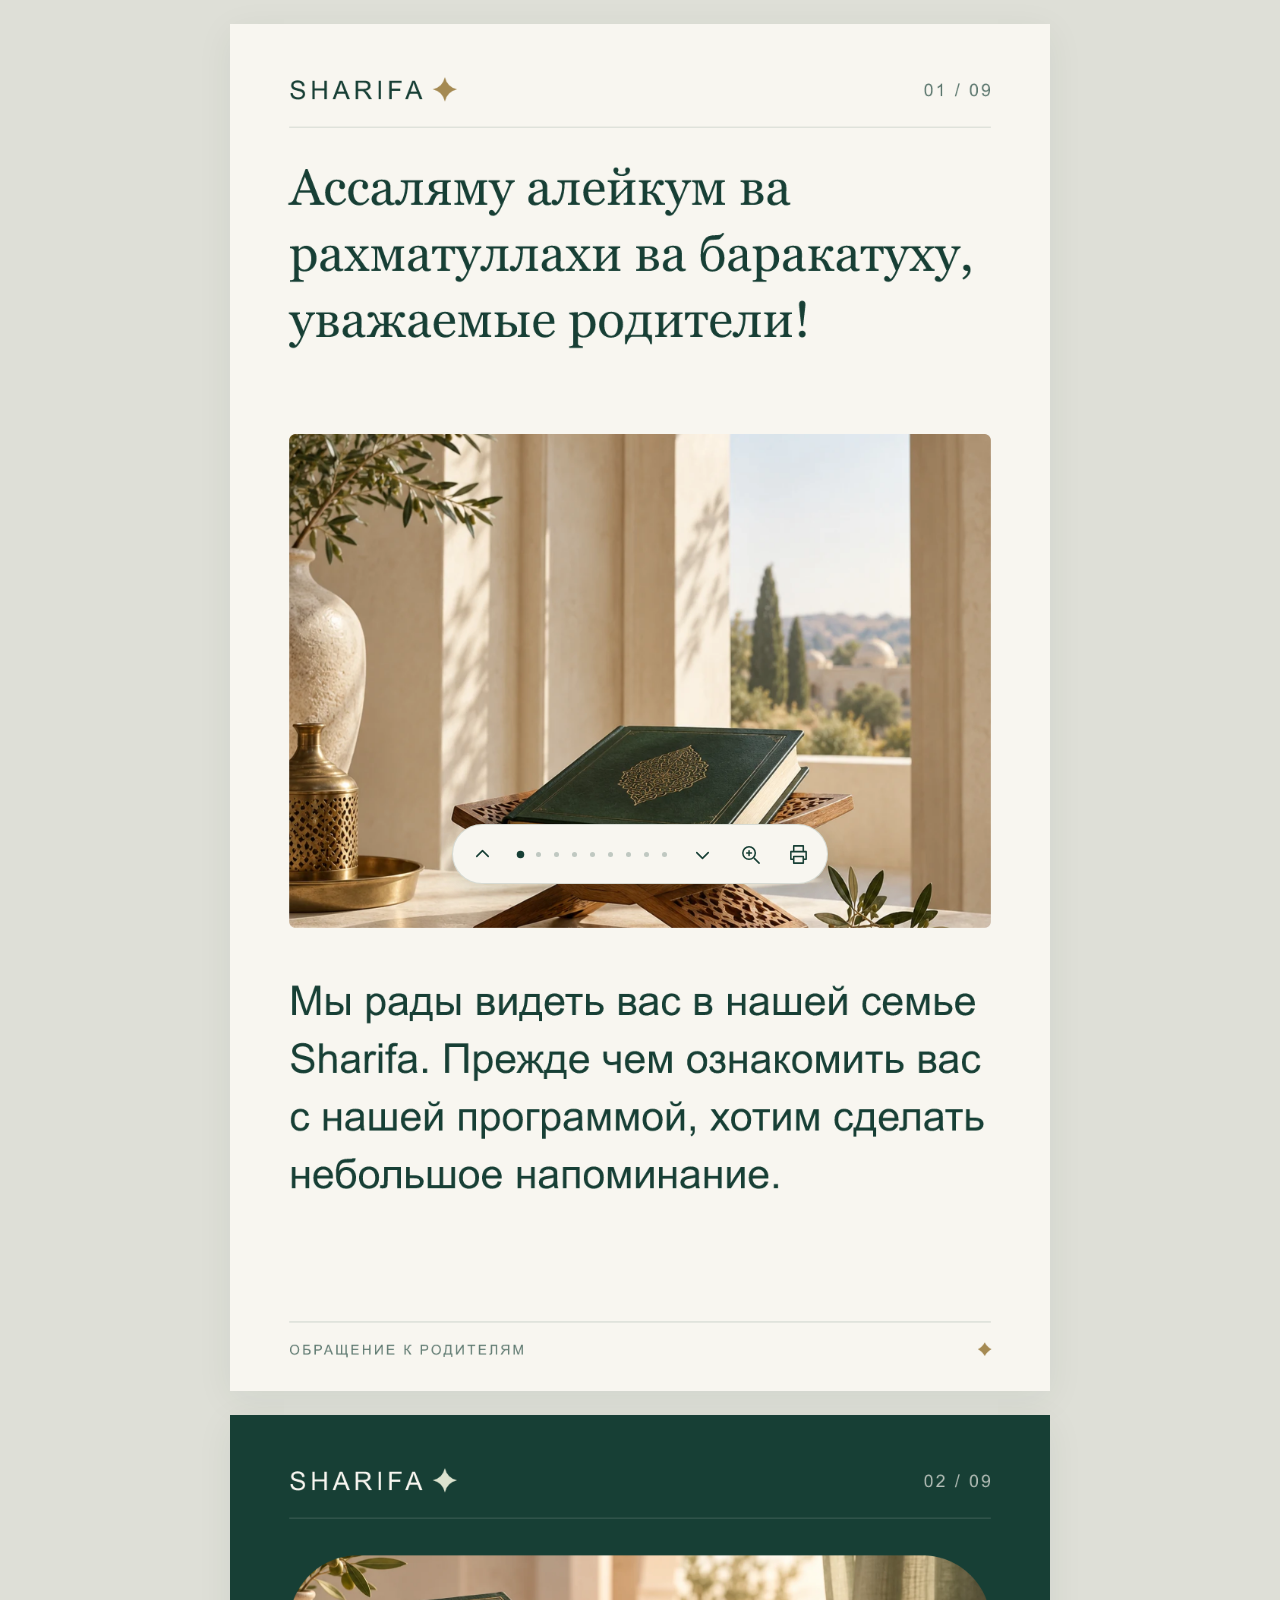
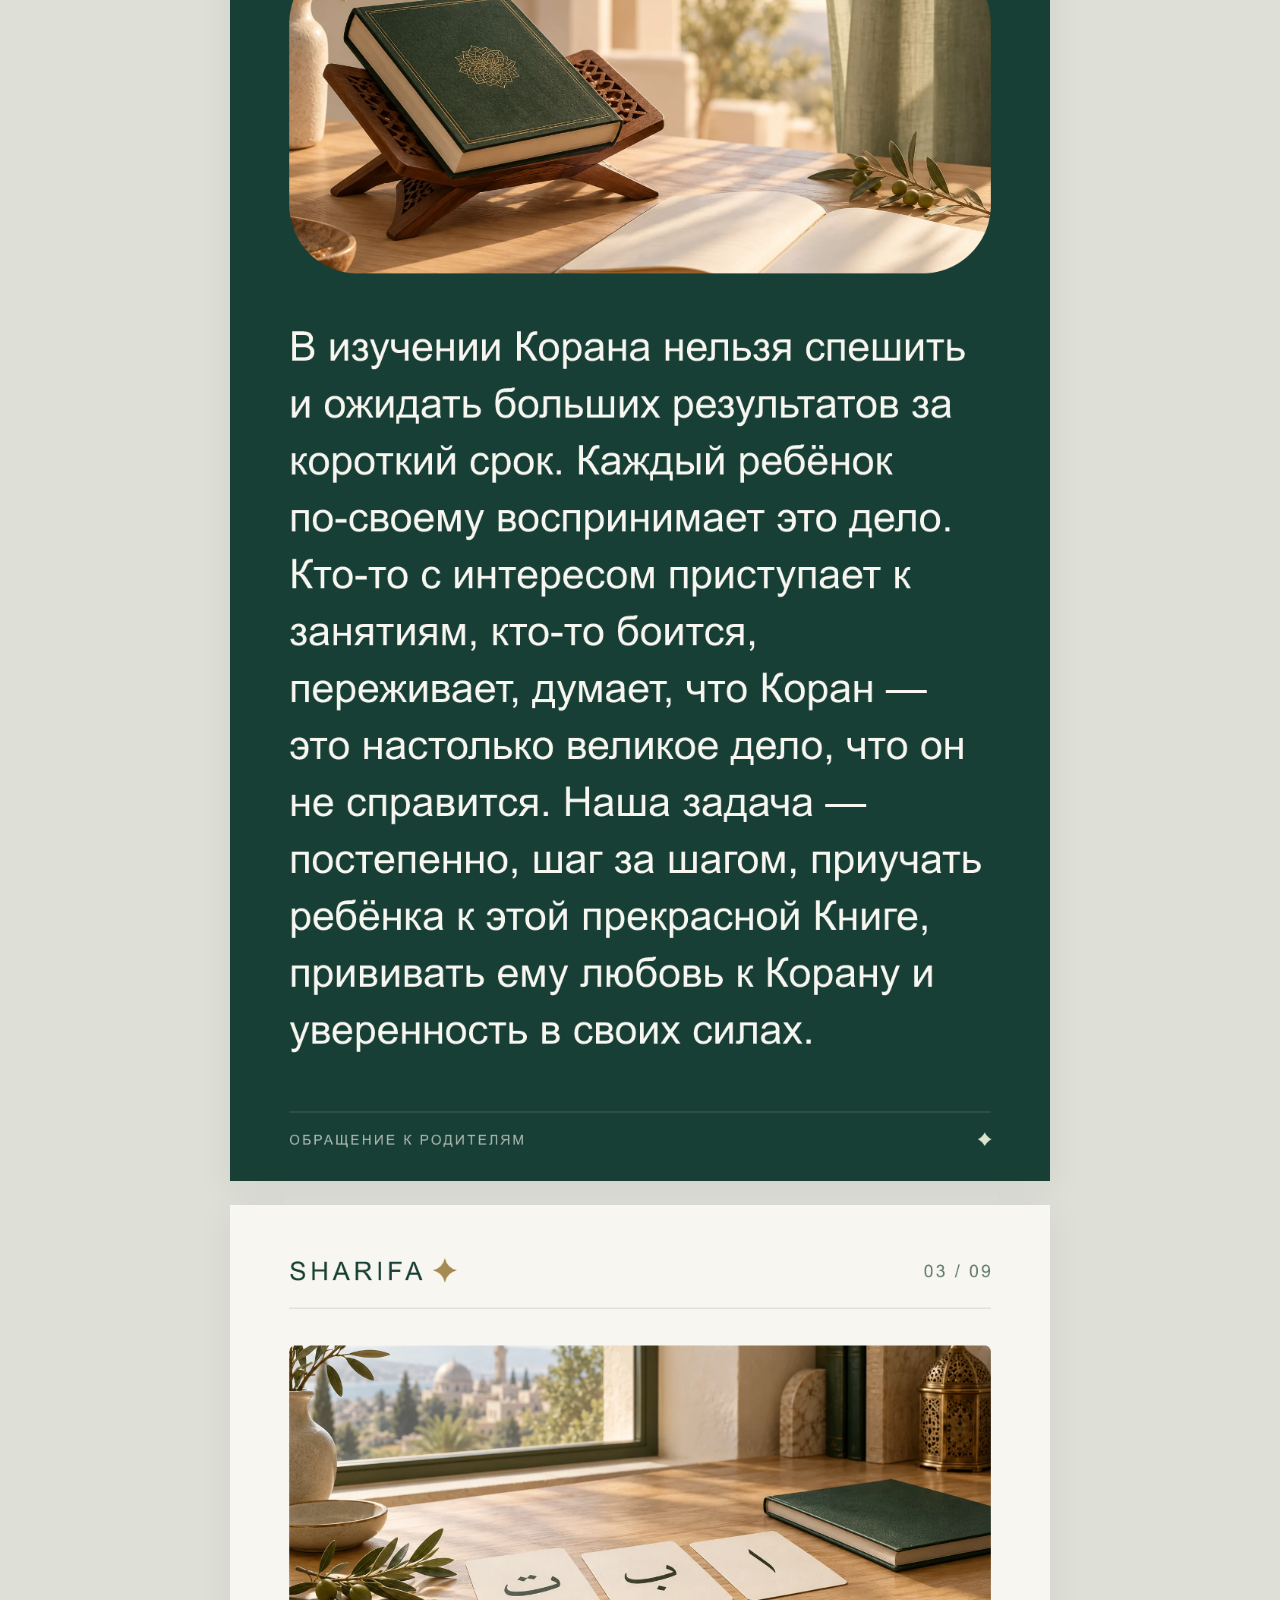
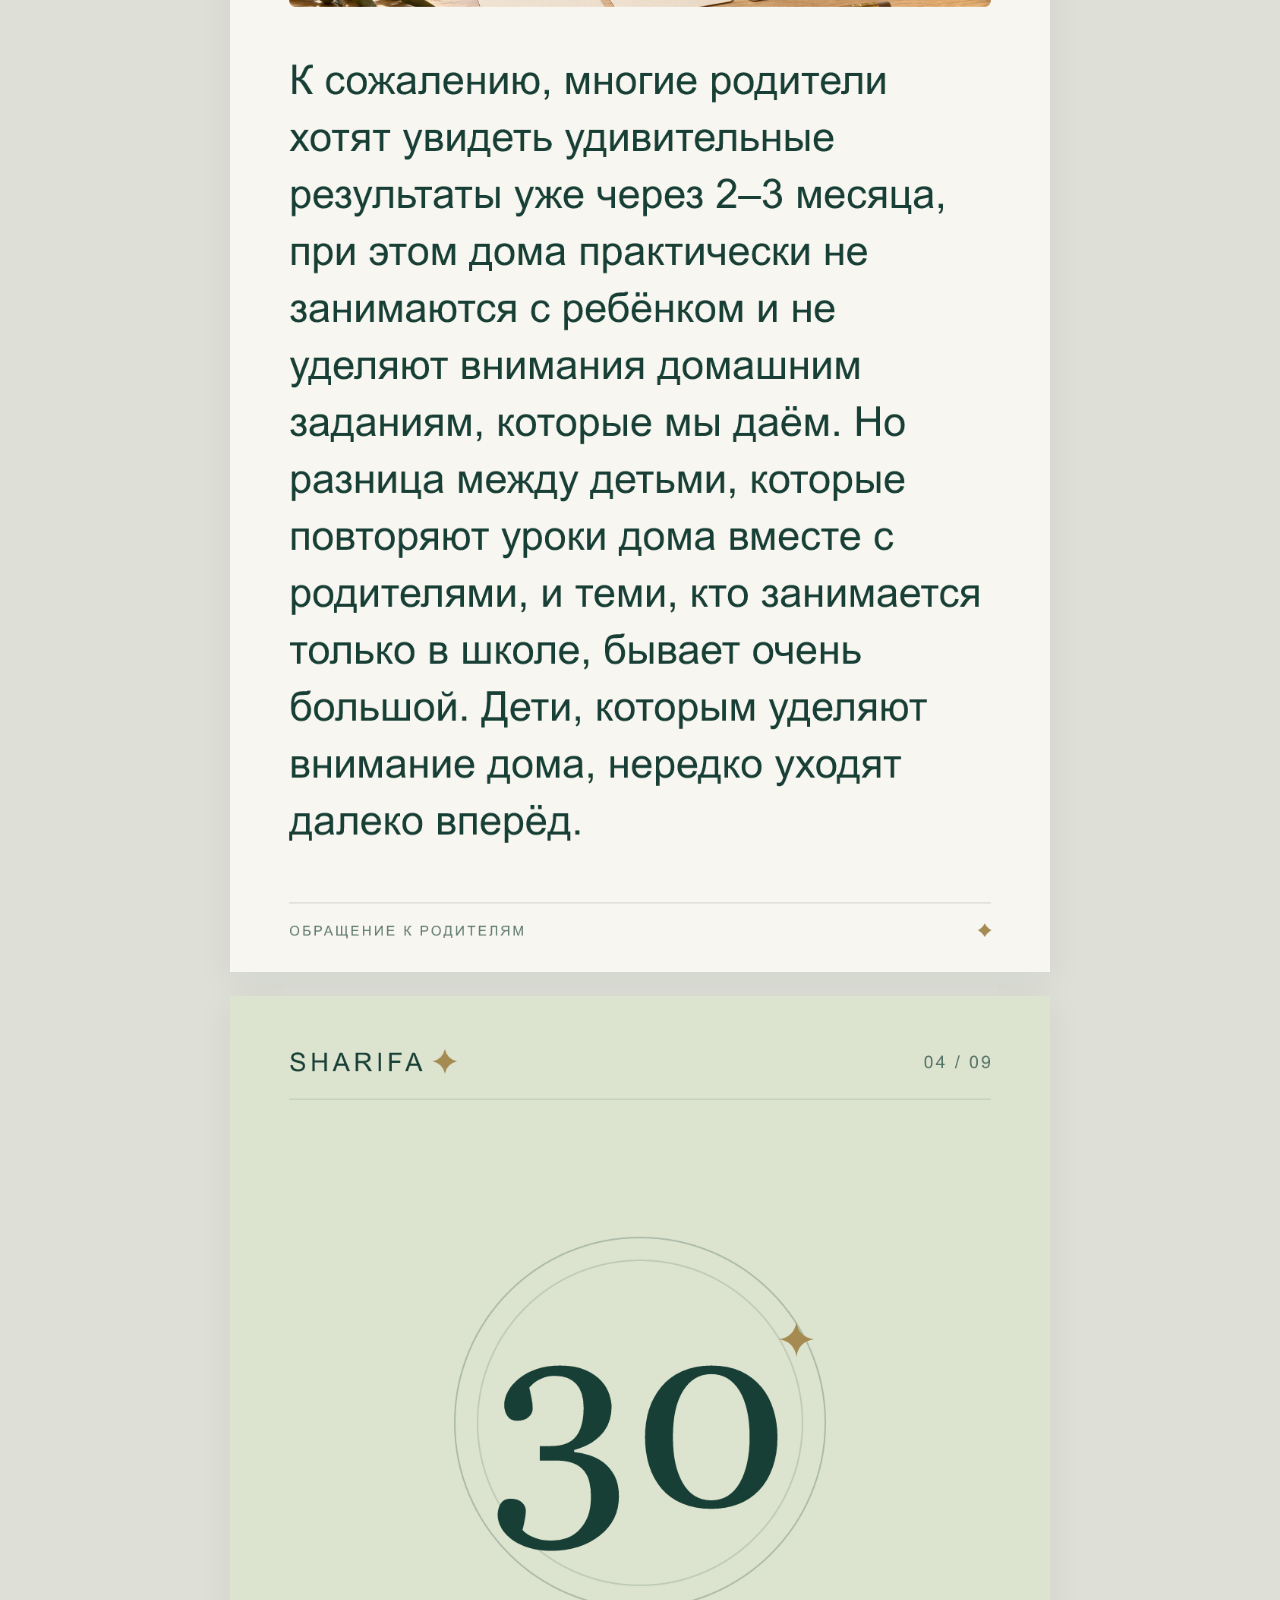
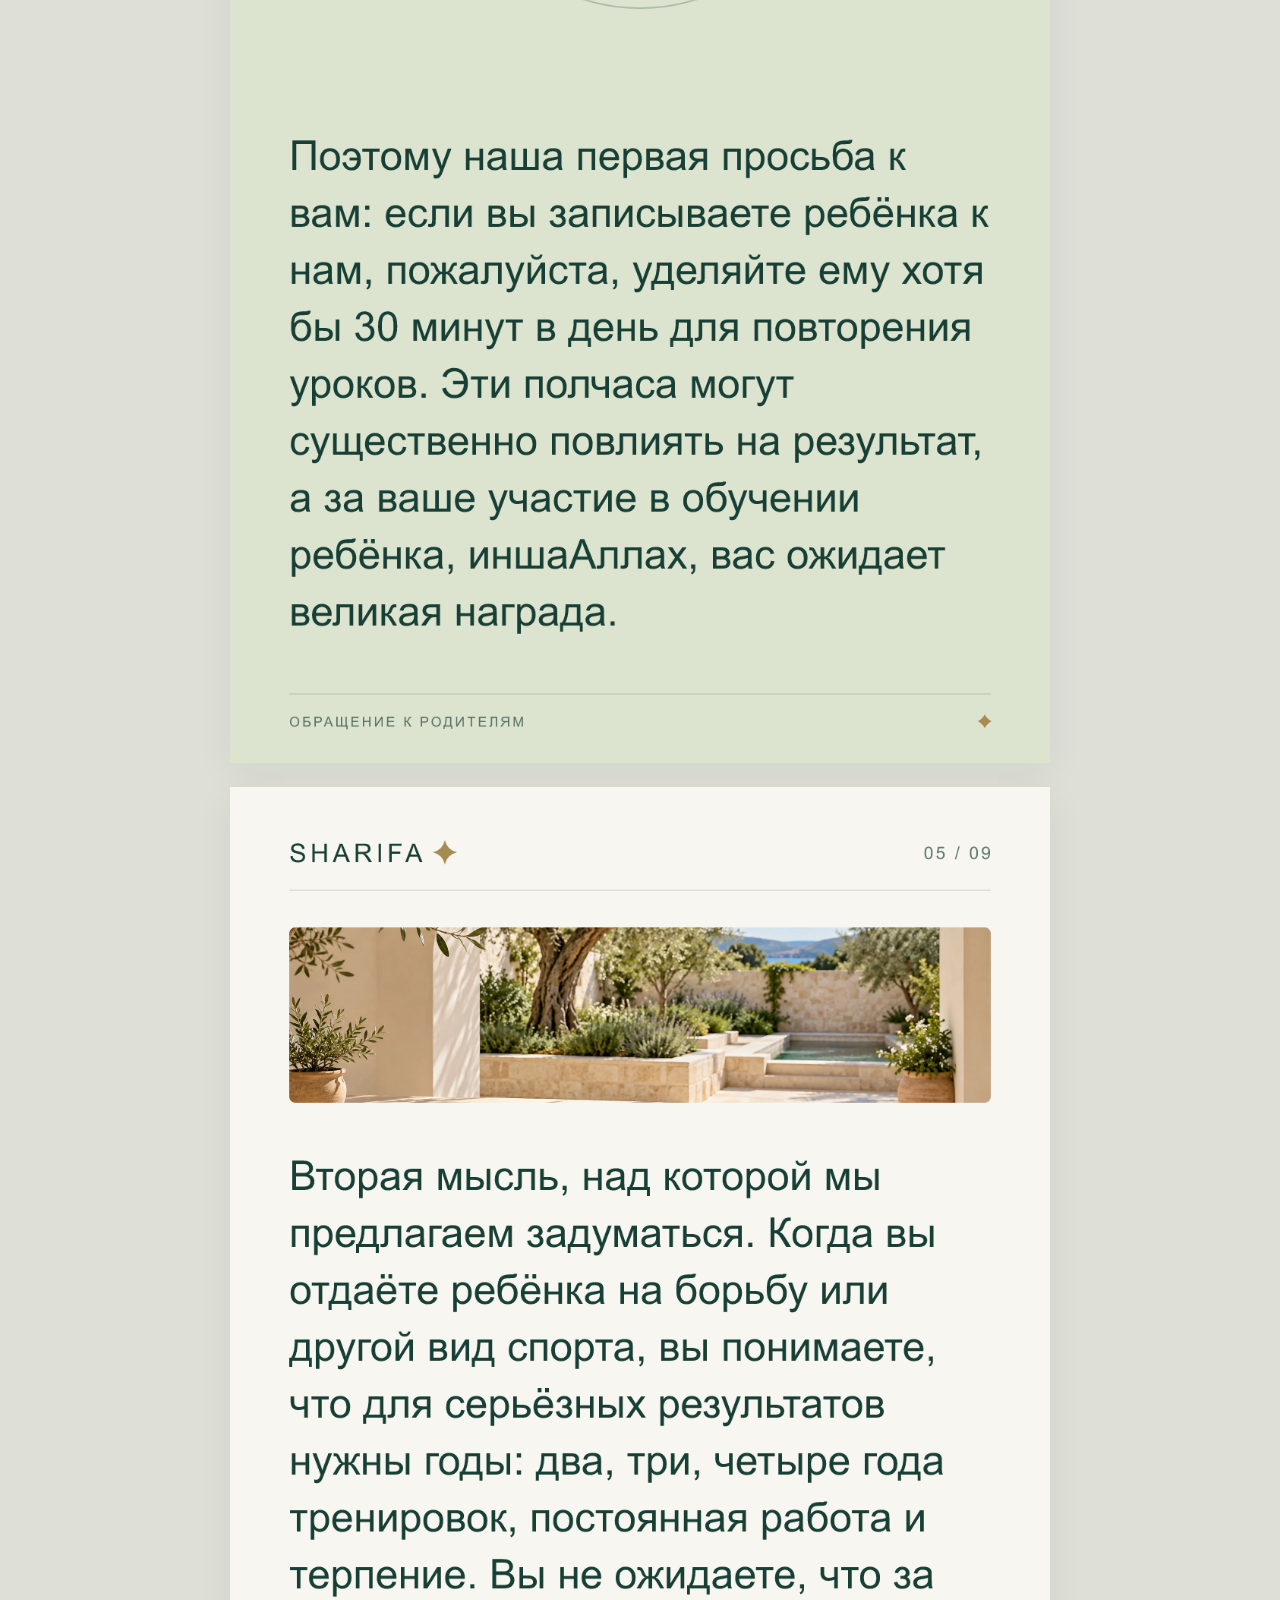
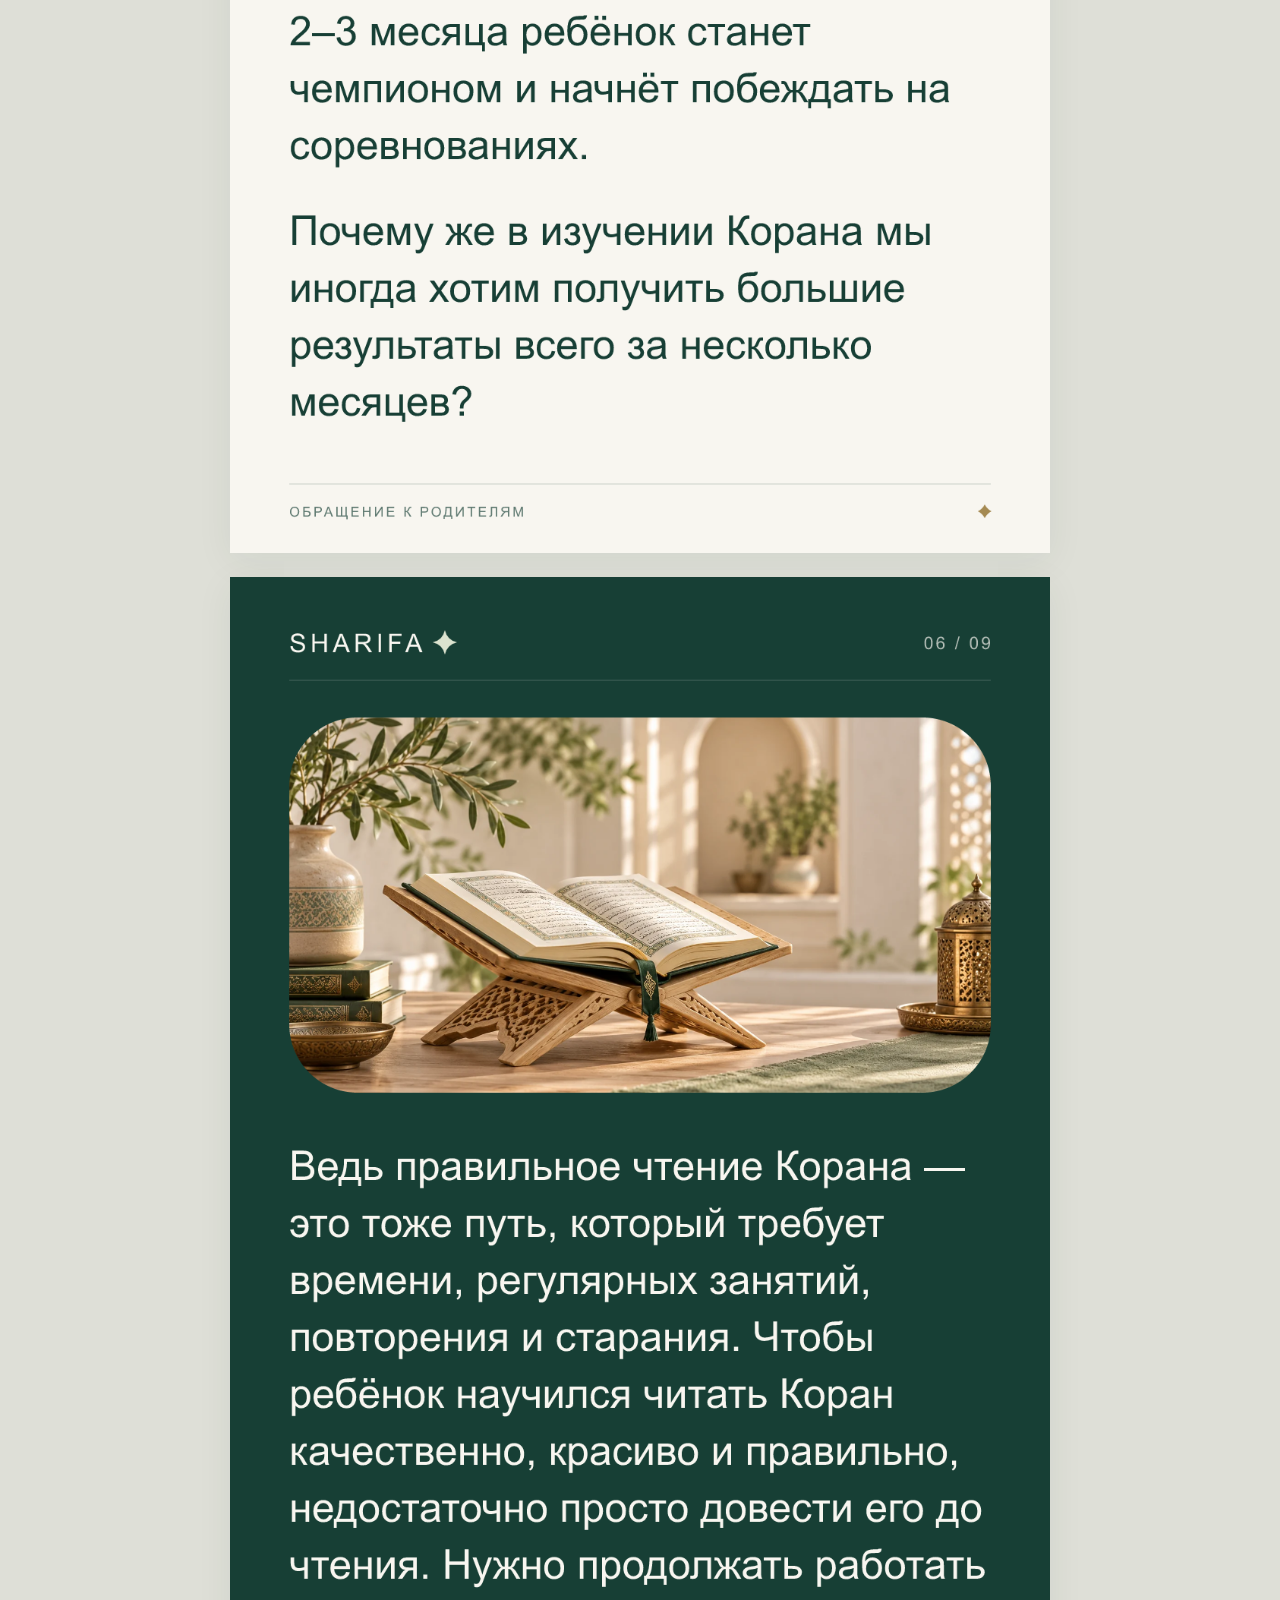
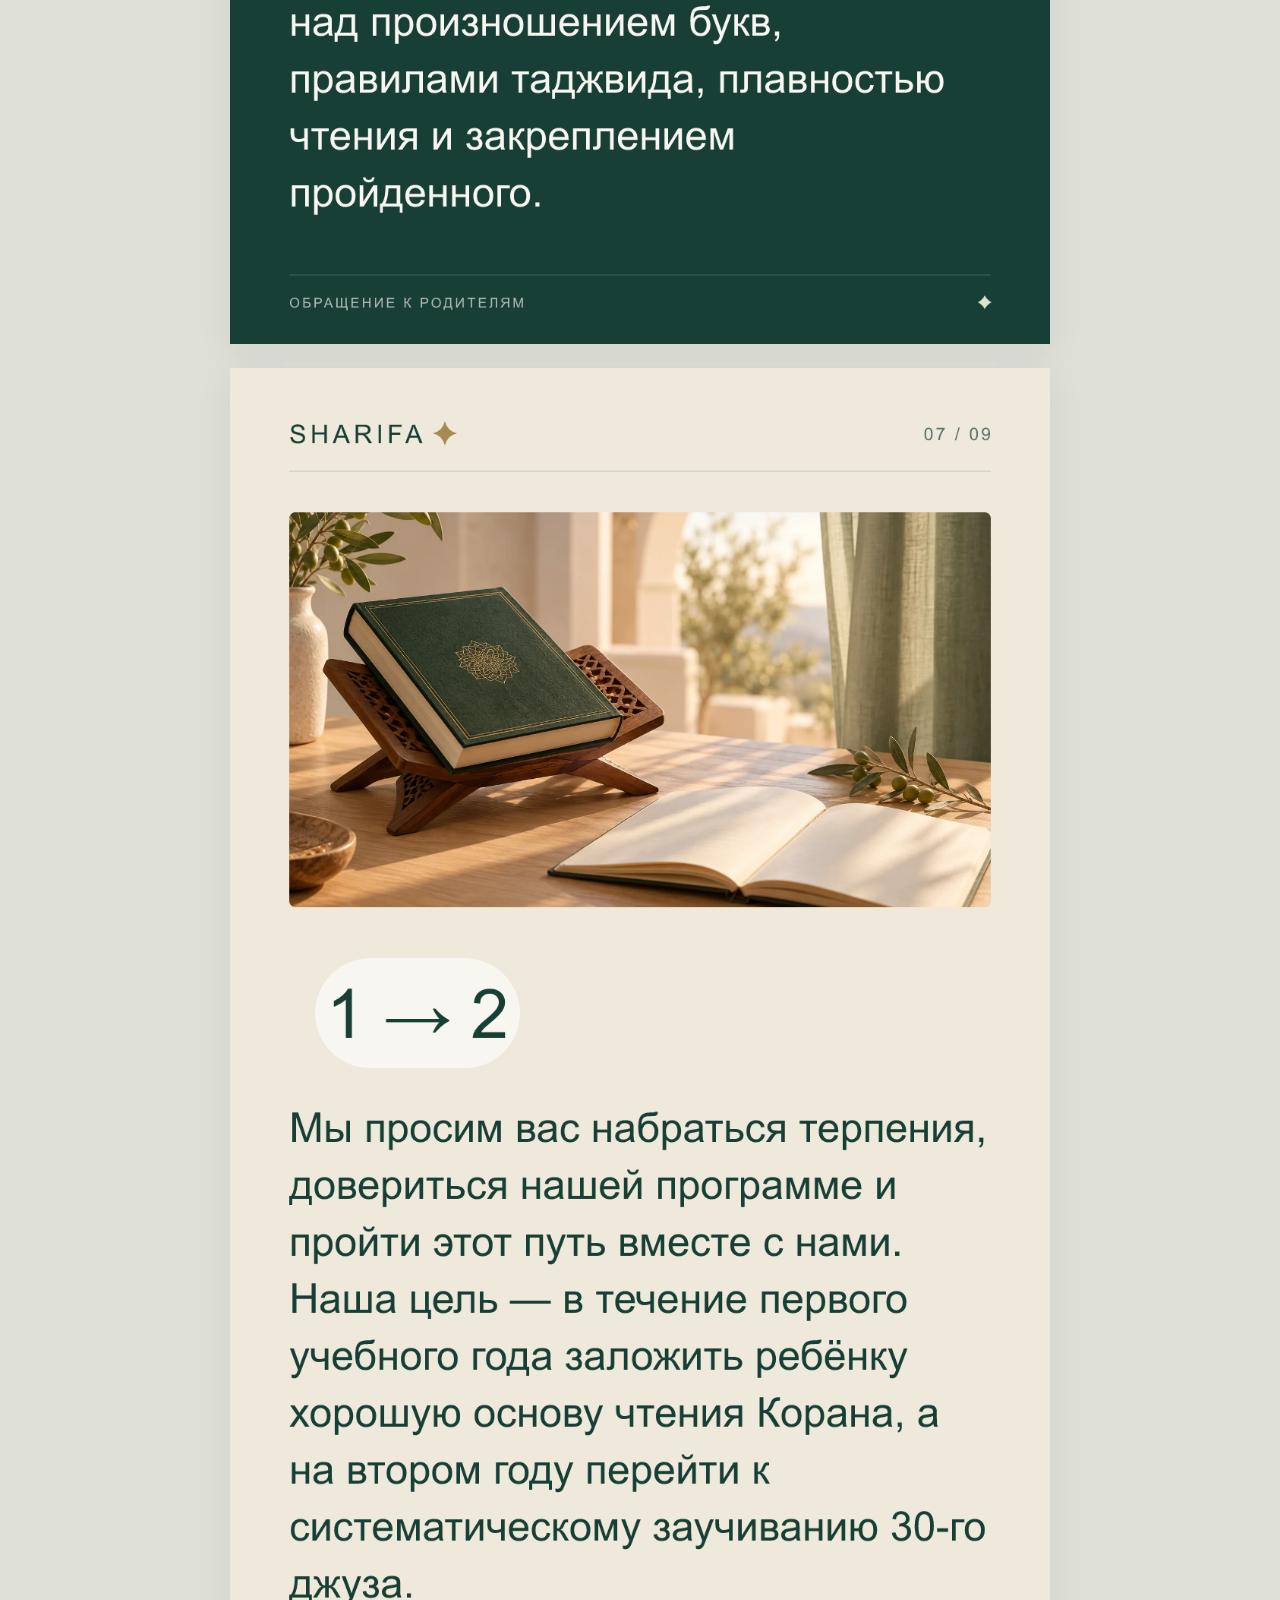
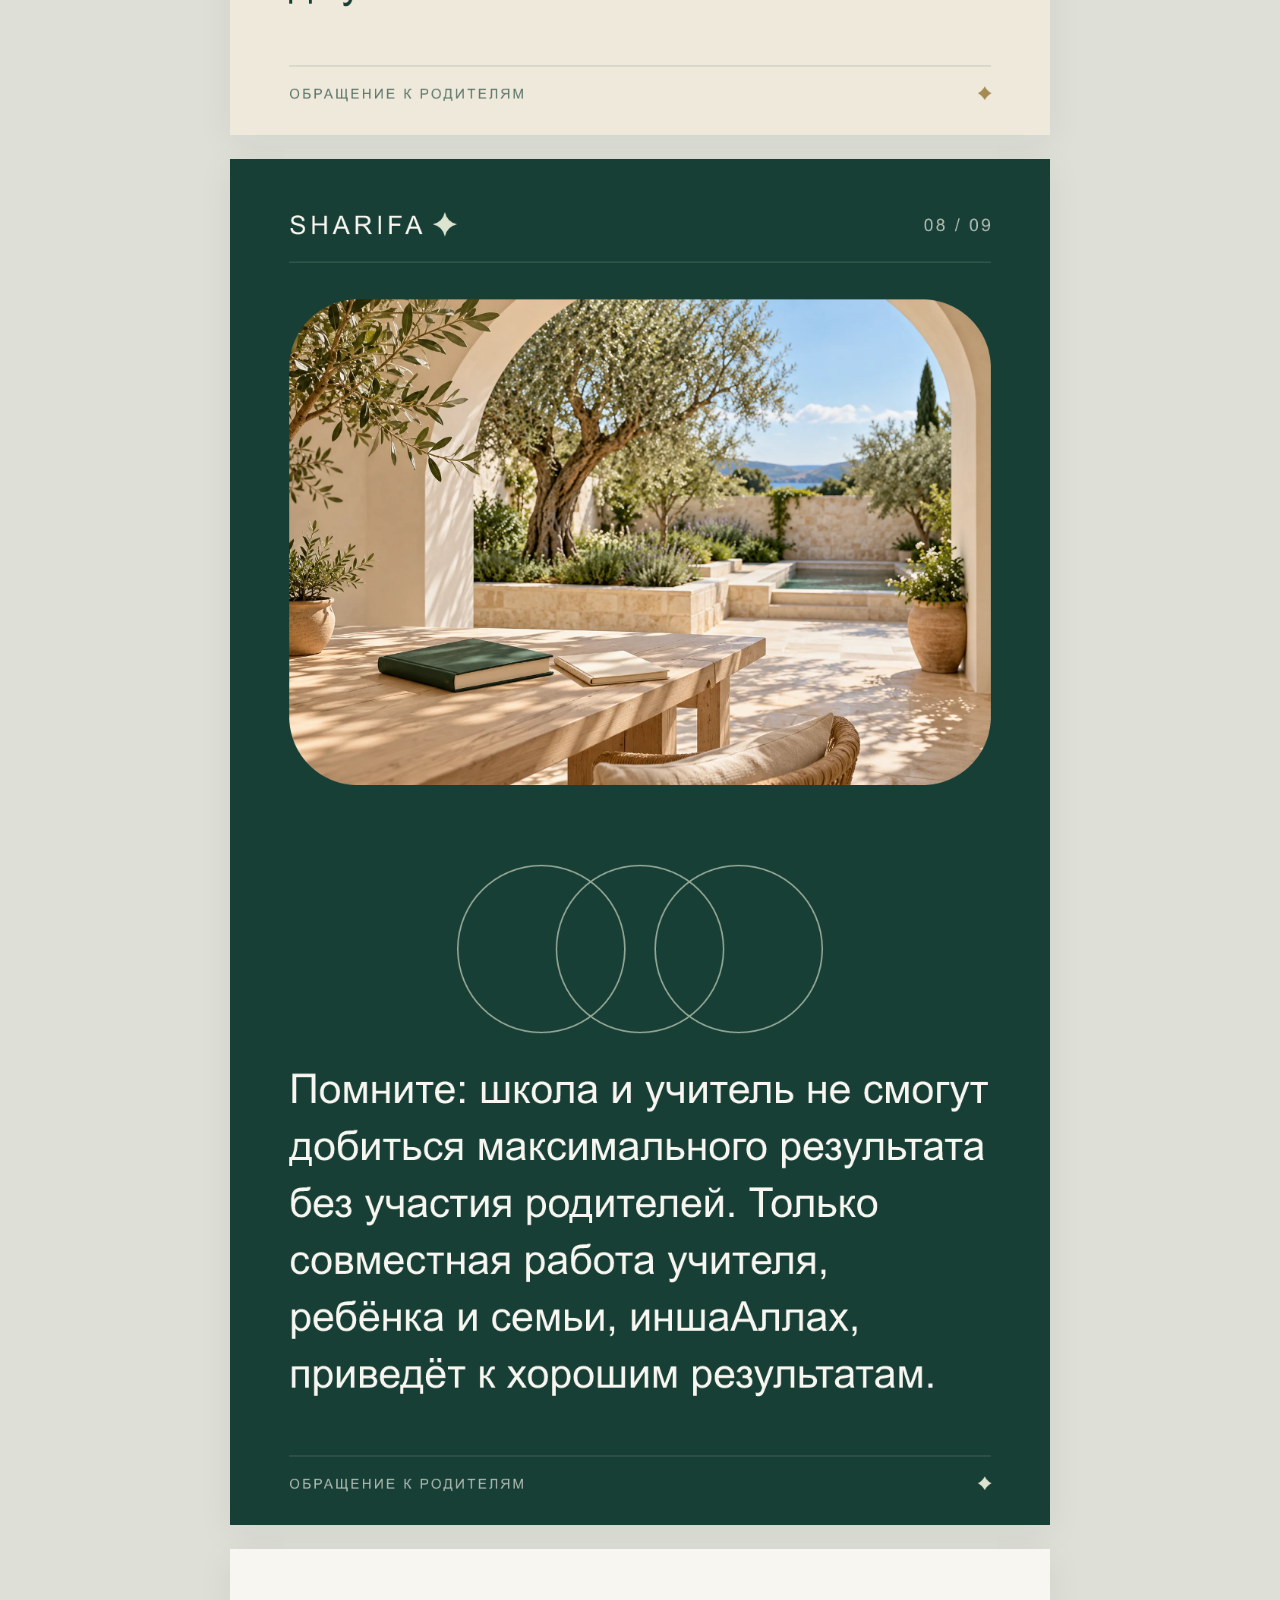
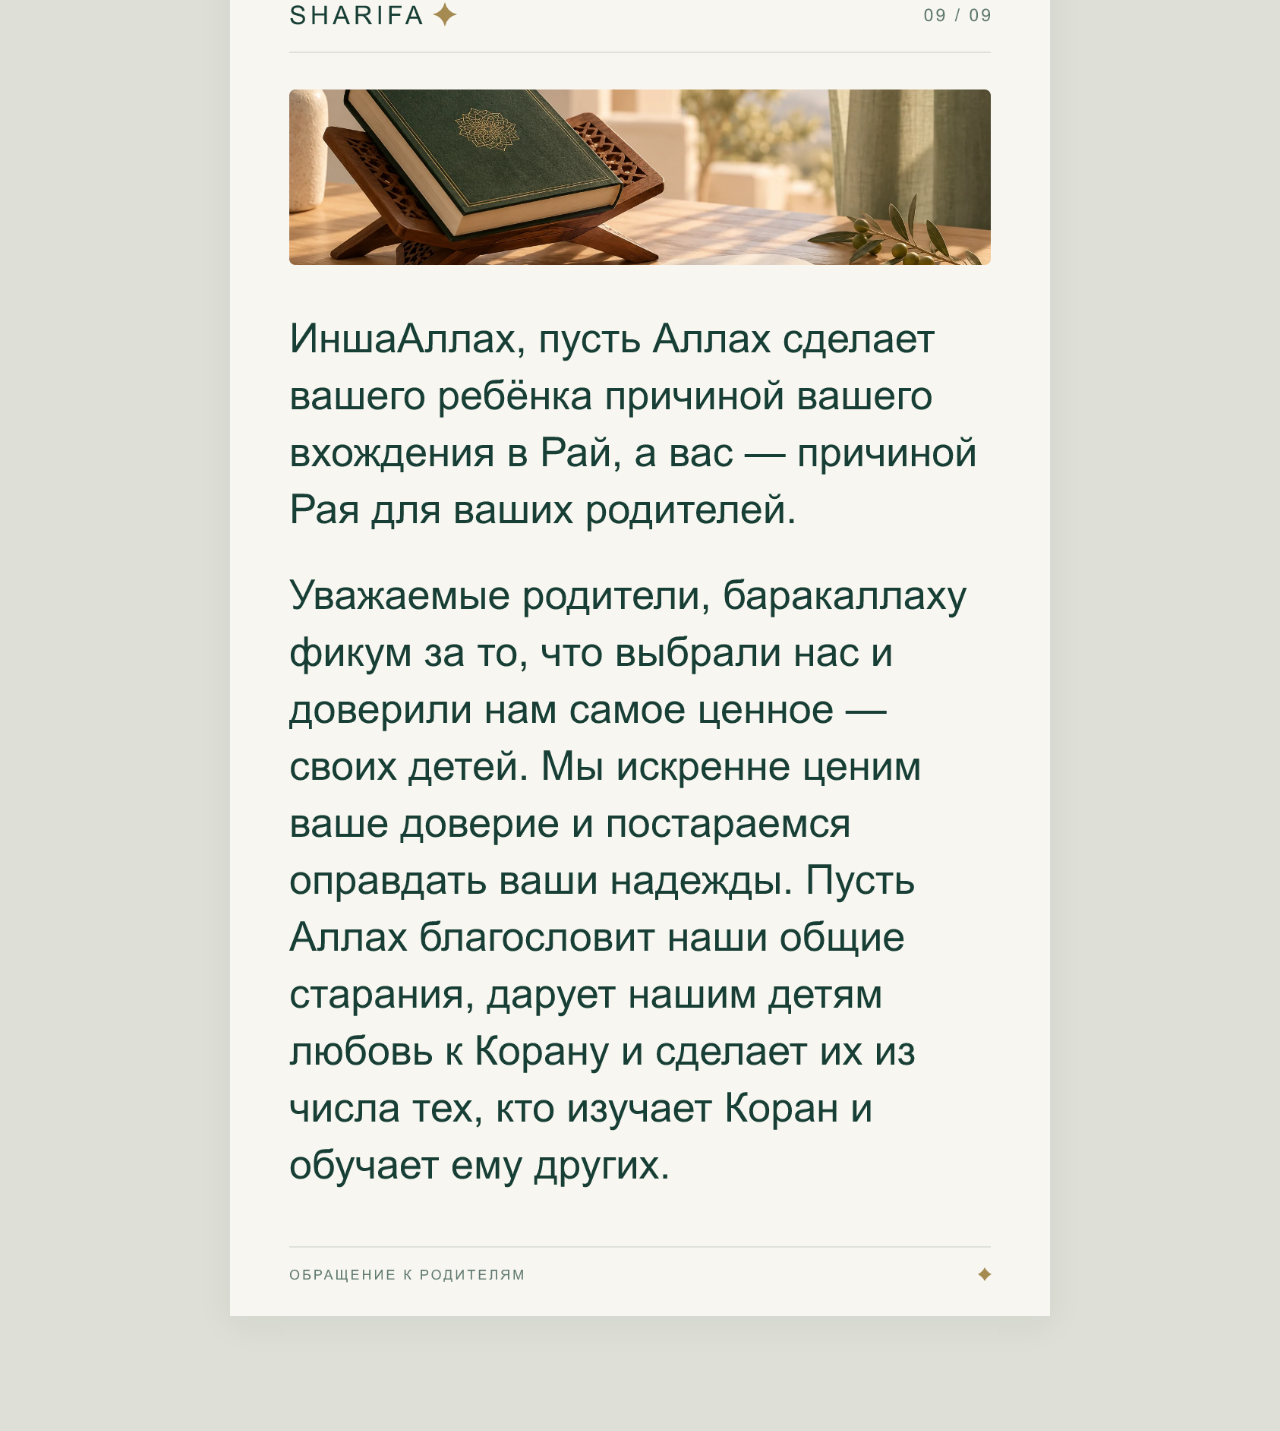
==== letter-preview/index.html @ 1c1370b6 "Add image-only letter preview preserving every supplied paragraph" ====
<!doctype html>
<html lang="ru"><head><meta charset="utf-8"><meta name="viewport" content="width=device-width, initial-scale=1"><meta name="theme-color" content="#173F35"><meta name="description" content="Обращение центра Sharifa к родителям. Полный текст — в девяти иллюстрированных изображениях."><title>Sharifa — обращение к родителям</title><link rel="stylesheet" href="styles.css"><script src="app.js" defer></script></head><body><h1 class="sr-only">Sharifa — обращение к родителям</h1><main id="main"><figure id="welcome" class="poster"><a class="poster-link" href="assets/posters/01-welcome.webp" aria-label="Увеличить изображение 1" data-index="0"><img src="assets/posters/01-welcome.webp" width="1080" height="1800" alt="Ассаляму алейкум ва рахматуллахи ва баракатуху, уважаемые родители!

Мы рады видеть вас в нашей семье Sharifa. Прежде чем ознакомить вас с нашей программой, хотим сделать небольшое напоминание." fetchpriority="high"></a></figure>
<figure id="own-pace" class="poster"><a class="poster-link" href="assets/posters/02-own-pace.webp" aria-label="Увеличить изображение 2" data-index="1"><img src="assets/posters/02-own-pace.webp" width="1080" height="1800" alt="В изучении Корана нельзя спешить и ожидать больших результатов за короткий срок. Каждый ребёнок по-своему воспринимает это дело. Кто-то с интересом приступает к занятиям, кто-то боится, переживает, думает, что Коран — это настолько великое дело, что он не справится. Наша задача — постепенно, шаг за шагом, приучать ребёнка к этой прекрасной Книге, прививать ему любовь к Корану и уверенность в своих силах." loading="lazy" decoding="async"></a></figure>
<figure id="home-practice" class="poster"><a class="poster-link" href="assets/posters/03-home-practice.webp" aria-label="Увеличить изображение 3" data-index="2"><img src="assets/posters/03-home-practice.webp" width="1080" height="1800" alt="К сожалению, многие родители хотят увидеть удивительные результаты уже через 2–3 месяца, при этом дома практически не занимаются с ребёнком и не уделяют внимания домашним заданиям, которые мы даём. Но разница между детьми, которые повторяют уроки дома вместе с родителями, и теми, кто занимается только в школе, бывает очень большой. Дети, которым уделяют внимание дома, нередко уходят далеко вперёд." loading="lazy" decoding="async"></a></figure>
<figure id="thirty-minutes" class="poster"><a class="poster-link" href="assets/posters/04-thirty-minutes.webp" aria-label="Увеличить изображение 4" data-index="3"><img src="assets/posters/04-thirty-minutes.webp" width="1080" height="1800" alt="Поэтому наша первая просьба к вам: если вы записываете ребёнка к нам, пожалуйста, уделяйте ему хотя бы 30 минут в день для повторения уроков. Эти полчаса могут существенно повлиять на результат, а за ваше участие в обучении ребёнка, иншаАллах, вас ожидает великая награда." loading="lazy" decoding="async"></a></figure>
<figure id="patience" class="poster"><a class="poster-link" href="assets/posters/05-patience.webp" aria-label="Увеличить изображение 5" data-index="4"><img src="assets/posters/05-patience.webp" width="1080" height="1800" alt="Вторая мысль, над которой мы предлагаем задуматься. Когда вы отдаёте ребёнка на борьбу или другой вид спорта, вы понимаете, что для серьёзных результатов нужны годы: два, три, четыре года тренировок, постоянная работа и терпение. Вы не ожидаете, что за 2–3 месяца ребёнок станет чемпионом и начнёт побеждать на соревнованиях.

Почему же в изучении Корана мы иногда хотим получить большие результаты всего за несколько месяцев?" loading="lazy" decoding="async"></a></figure>
<figure id="reading-path" class="poster"><a class="poster-link" href="assets/posters/06-reading-path.webp" aria-label="Увеличить изображение 6" data-index="5"><img src="assets/posters/06-reading-path.webp" width="1080" height="1800" alt="Ведь правильное чтение Корана — это тоже путь, который требует времени, регулярных занятий, повторения и старания. Чтобы ребёнок научился читать Коран качественно, красиво и правильно, недостаточно просто довести его до чтения. Нужно продолжать работать над произношением букв, правилами таджвида, плавностью чтения и закреплением пройденного." loading="lazy" decoding="async"></a></figure>
<figure id="our-programme" class="poster"><a class="poster-link" href="assets/posters/07-our-programme.webp" aria-label="Увеличить изображение 7" data-index="6"><img src="assets/posters/07-our-programme.webp" width="1080" height="1800" alt="Мы просим вас набраться терпения, довериться нашей программе и пройти этот путь вместе с нами. Наша цель — в течение первого учебного года заложить ребёнку хорошую основу чтения Корана, а на втором году перейти к систематическому заучиванию 30-го джуза." loading="lazy" decoding="async"></a></figure>
<figure id="together" class="poster"><a class="poster-link" href="assets/posters/08-together.webp" aria-label="Увеличить изображение 8" data-index="7"><img src="assets/posters/08-together.webp" width="1080" height="1800" alt="Помните: школа и учитель не смогут добиться максимального результата без участия родителей. Только совместная работа учителя, ребёнка и семьи, иншаАллах, приведёт к хорошим результатам." loading="lazy" decoding="async"></a></figure>
<figure id="gratitude" class="poster"><a class="poster-link" href="assets/posters/09-gratitude.webp" aria-label="Увеличить изображение 9" data-index="8"><img src="assets/posters/09-gratitude.webp" width="1080" height="1800" alt="ИншаАллах, пусть Аллах сделает вашего ребёнка причиной вашего вхождения в Рай, а вас — причиной Рая для ваших родителей.

Уважаемые родители, баракаллаху фикум за то, что выбрали нас и доверили нам самое ценное — своих детей. Мы искренне ценим ваше доверие и постараемся оправдать ваши надежды. Пусть Аллах благословит наши общие старания, дарует нашим детям любовь к Корану и сделает их из числа тех, кто изучает Коран и обучает ему других." loading="lazy" decoding="async"></a></figure></main><nav class="viewer-controls" aria-label="Управление просмотром"><button id="previous" aria-label="Предыдущее изображение" title="Предыдущее изображение"><svg viewBox="0 0 24 24" fill="none" stroke="currentColor" stroke-width="1.6" stroke-linecap="round" stroke-linejoin="round" aria-hidden="true"><path d="m6 14 6-6 6 6"/></svg></button><div class="dots" role="img" aria-label="Изображение 1 из 9"><span aria-hidden="true" class="active"></span><span aria-hidden="true" ></span><span aria-hidden="true" ></span><span aria-hidden="true" ></span><span aria-hidden="true" ></span><span aria-hidden="true" ></span><span aria-hidden="true" ></span><span aria-hidden="true" ></span><span aria-hidden="true" ></span></div><button id="next" aria-label="Следующее изображение" title="Следующее изображение"><svg viewBox="0 0 24 24" fill="none" stroke="currentColor" stroke-width="1.6" stroke-linecap="round" stroke-linejoin="round" aria-hidden="true"><path d="m6 10 6 6 6-6"/></svg></button><button id="zoom" aria-label="Увеличить изображение" title="Увеличить изображение"><svg viewBox="0 0 24 24" fill="none" stroke="currentColor" stroke-width="1.6" stroke-linecap="round" stroke-linejoin="round" aria-hidden="true"><circle cx="10.5" cy="10.5" r="6.5"/><path d="m16 16 5 5M8 10.5h5m-2.5-2.5v5"/></svg></button><button id="print" aria-label="Сохранить в PDF" title="Сохранить в PDF"><svg viewBox="0 0 24 24" fill="none" stroke="currentColor" stroke-width="1.6" stroke-linecap="round" stroke-linejoin="round" aria-hidden="true"><path d="M7 8V3h10v5M7 17H4V9h16v8h-3M7 14h10v7H7z"/></svg></button></nav><dialog id="lightbox" aria-label="Увеличенное изображение"><div class="lightbox-toolbar"><button id="close" aria-label="Закрыть увеличение" title="Закрыть увеличение"><svg viewBox="0 0 24 24" fill="none" stroke="currentColor" stroke-width="1.6" stroke-linecap="round" stroke-linejoin="round" aria-hidden="true"><path d="m6 6 12 12M6 18 18 6"/></svg></button></div><img id="zoom-image" alt=""></dialog></body></html>
---- letter-preview/styles.css ----
﻿:root{--forest:#173F35;--paper:#F8F6F0;--viewer:#dedfd7}*{box-sizing:border-box}html{scroll-behavior:smooth;scroll-padding-top:20px}body{margin:0;background:var(--viewer);color:var(--forest);font-family:Arial,sans-serif}.sr-only{position:absolute;width:1px;height:1px;padding:0;margin:-1px;overflow:hidden;clip:rect(0,0,0,0);white-space:nowrap;border:0}main{width:min(100%,860px);margin:auto;padding:24px 20px 115px;display:grid;gap:24px}.poster{margin:0;scroll-margin-top:20px;background:var(--paper);box-shadow:0 8px 35px #173f3510}.poster-link{display:block;cursor:zoom-in}.poster img{display:block;width:100%;height:auto}.poster-link:focus-visible,button:focus-visible,.dots span:focus-visible{outline:3px solid #a58a52;outline-offset:6px}.viewer-controls{position:fixed;z-index:10;bottom:max(16px,env(safe-area-inset-bottom));left:50%;transform:translateX(-50%);background:var(--paper);border:1px solid #173f3525;box-shadow:0 6px 24px #173f3520;border-radius:50px;display:flex;align-items:center;padding:7px;gap:4px;max-width:calc(100% - 24px)}button{display:grid;place-items:center;border:0;background:none;color:var(--forest);width:44px;height:44px;border-radius:50%;flex-shrink:0;cursor:pointer;touch-action:manipulation}button:hover{background:#173f3510}button:disabled{opacity:.3;cursor:default}button svg{width:23px;height:23px}.dots{display:flex;align-items:center;gap:0;padding:0 3px}.dots span{width:18px;height:44px;display:grid;place-items:center;text-decoration:none}.dots span:before{content:'';width:5px;height:5px;border-radius:50%;background:#173f3540}.dots span.active:before{background:var(--forest);transform:scale(1.5)}dialog{position:fixed;inset:0;width:100%;height:100%;max-width:none;max-height:none;margin:0;border:0;background:#121b17;padding:70px 16px 30px;overflow:auto;overscroll-behavior:contain}dialog::backdrop{background:#121b17}body:has(dialog[open]){overflow:hidden}.lightbox-toolbar{position:fixed;top:12px;right:18px;z-index:2;background:var(--paper);border-radius:50%}#zoom-image{display:block;width:1080px;max-width:none;height:auto;margin:0 auto}@media(min-width:1120px){#zoom-image{max-width:100%}}@media(max-width:600px){html{scroll-padding-top:0}main{padding:0 0 96px;gap:14px}.poster{scroll-margin-top:0;box-shadow:none}.viewer-controls{bottom:max(12px,env(safe-area-inset-bottom));padding:5px;gap:0}.dots span{width:14px}.dots{padding:0 2px}.viewer-controls #print{display:none}.viewer-controls button{width:44px;height:44px}dialog{padding:70px 14px 30px}#zoom-image{width:1080px}}@media(prefers-reduced-motion:reduce){html{scroll-behavior:auto}}@media print{@page{size:A4;margin:0}body{background:white}main{width:100%;margin:0;padding:0;display:block}.poster{margin:0;box-shadow:none;break-after:page;break-inside:avoid}.poster img{width:auto;max-width:100%;height:296mm;object-fit:contain;margin:auto}.viewer-controls,dialog{display:none!important}}
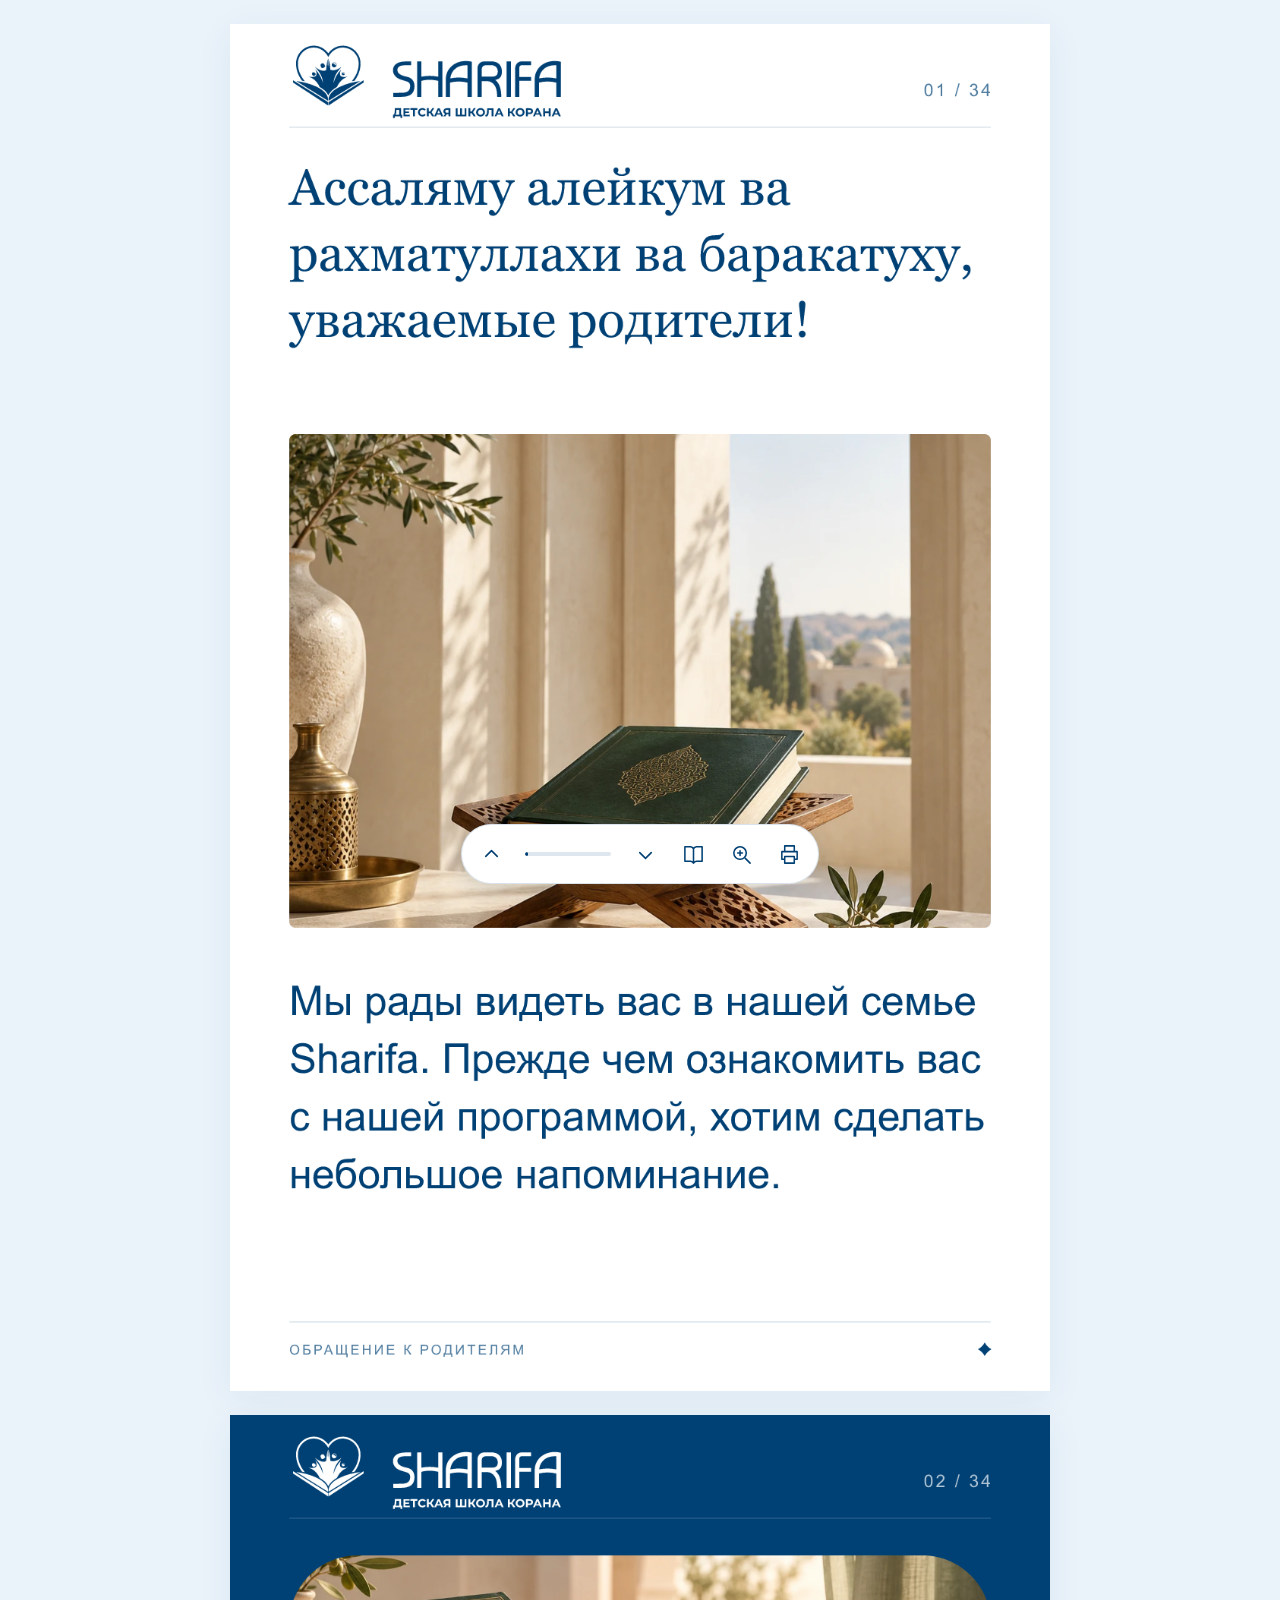
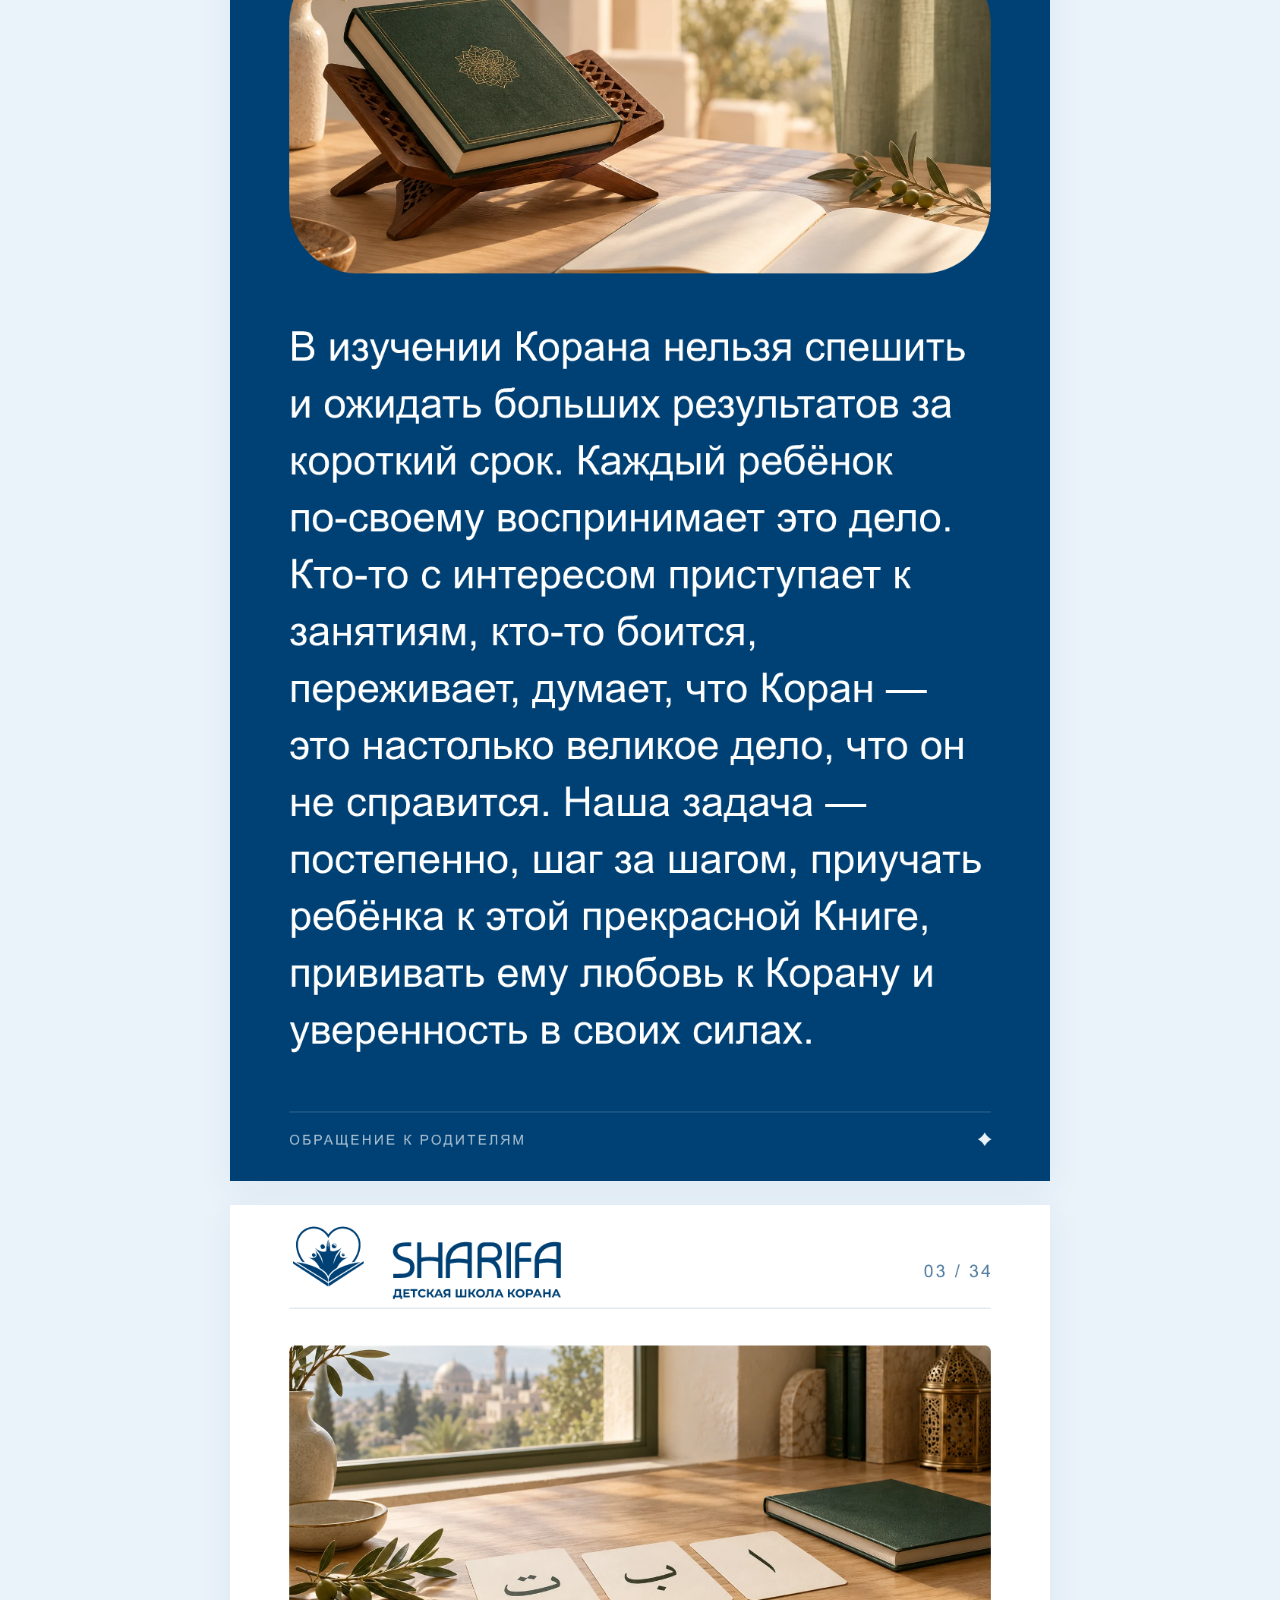
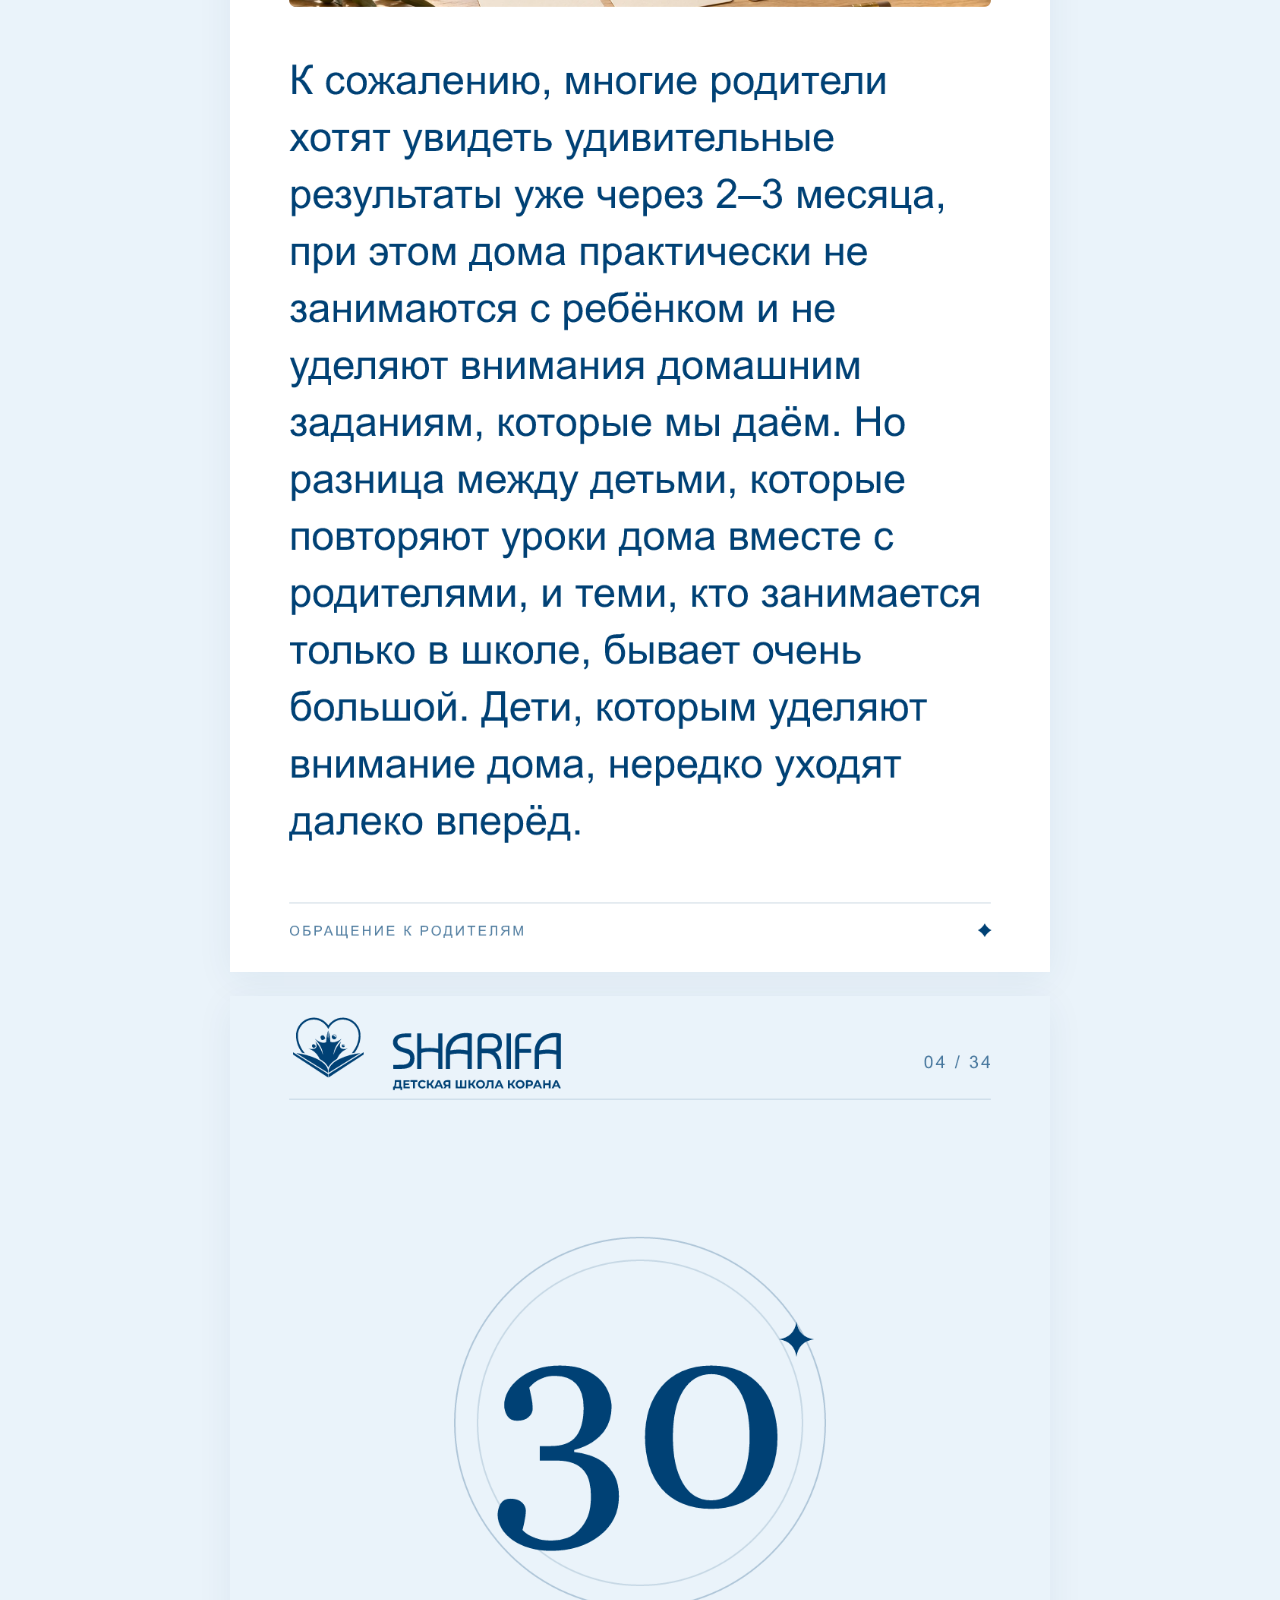
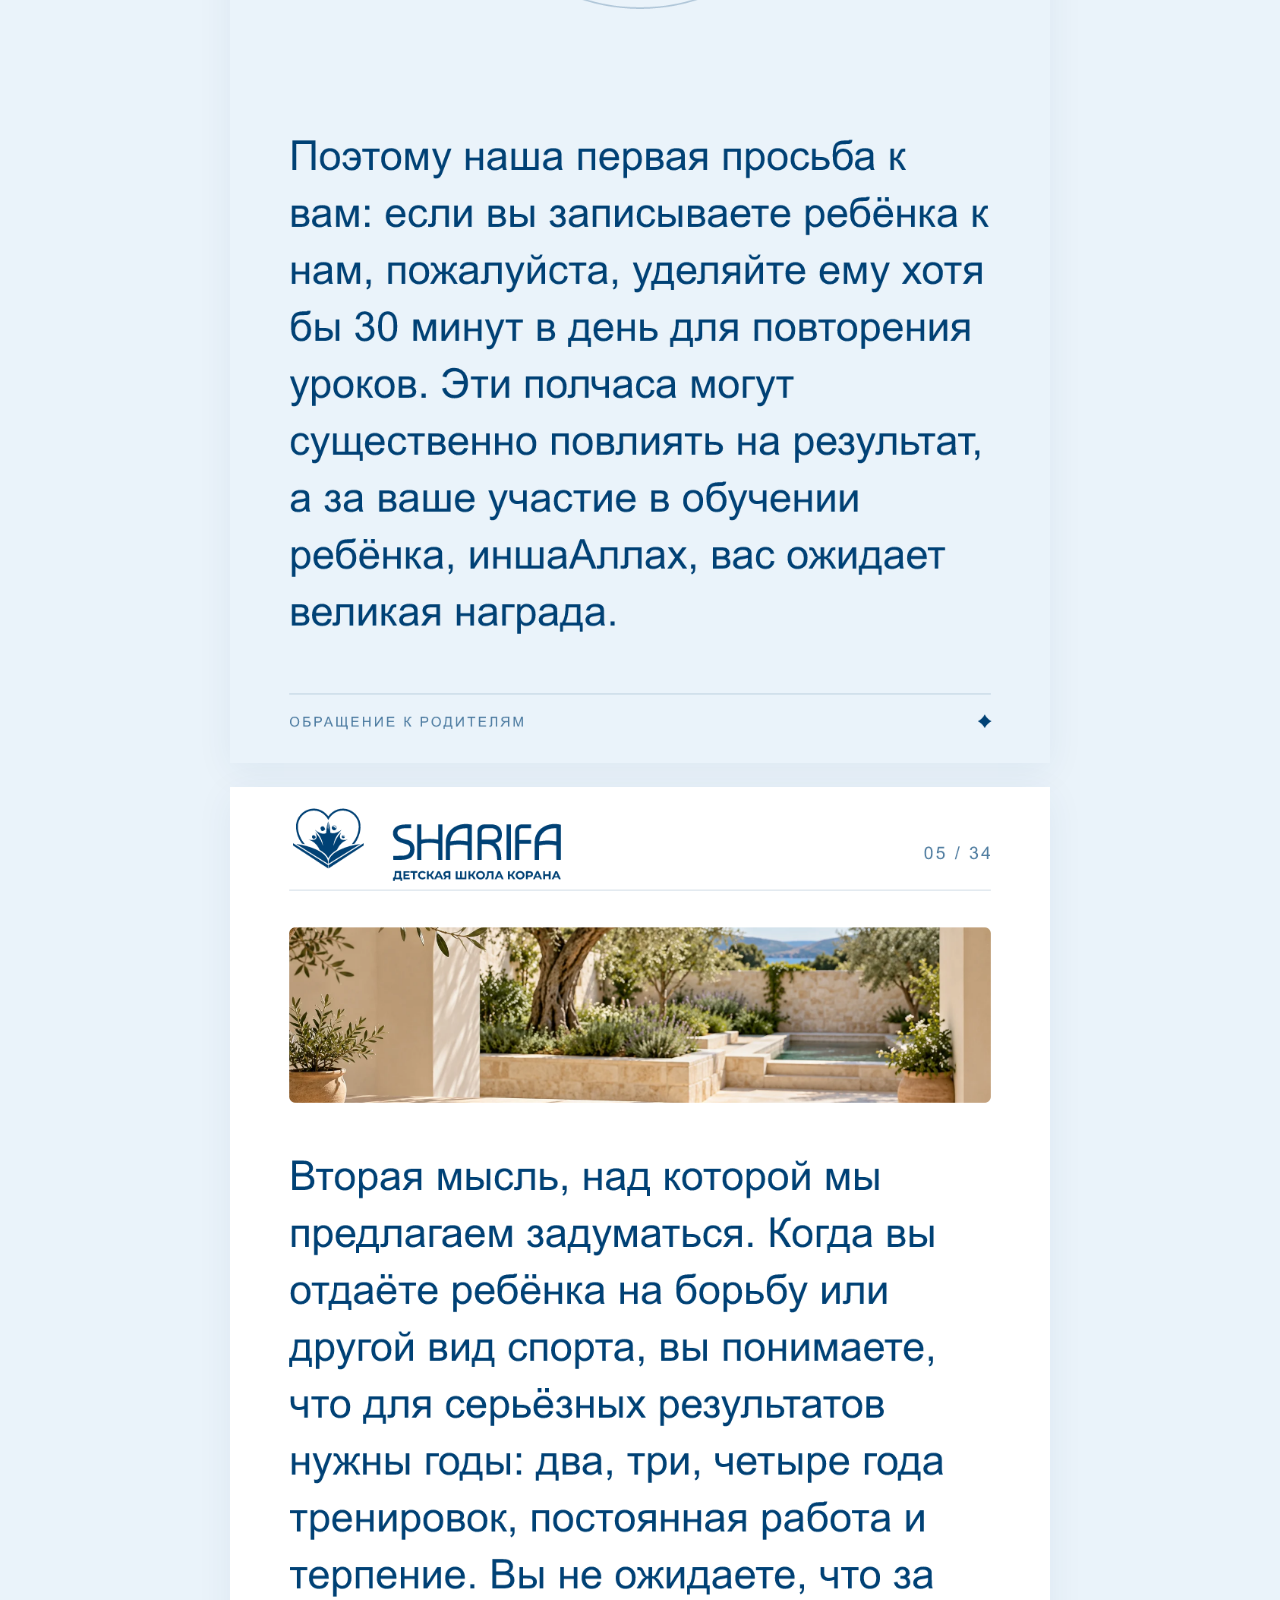
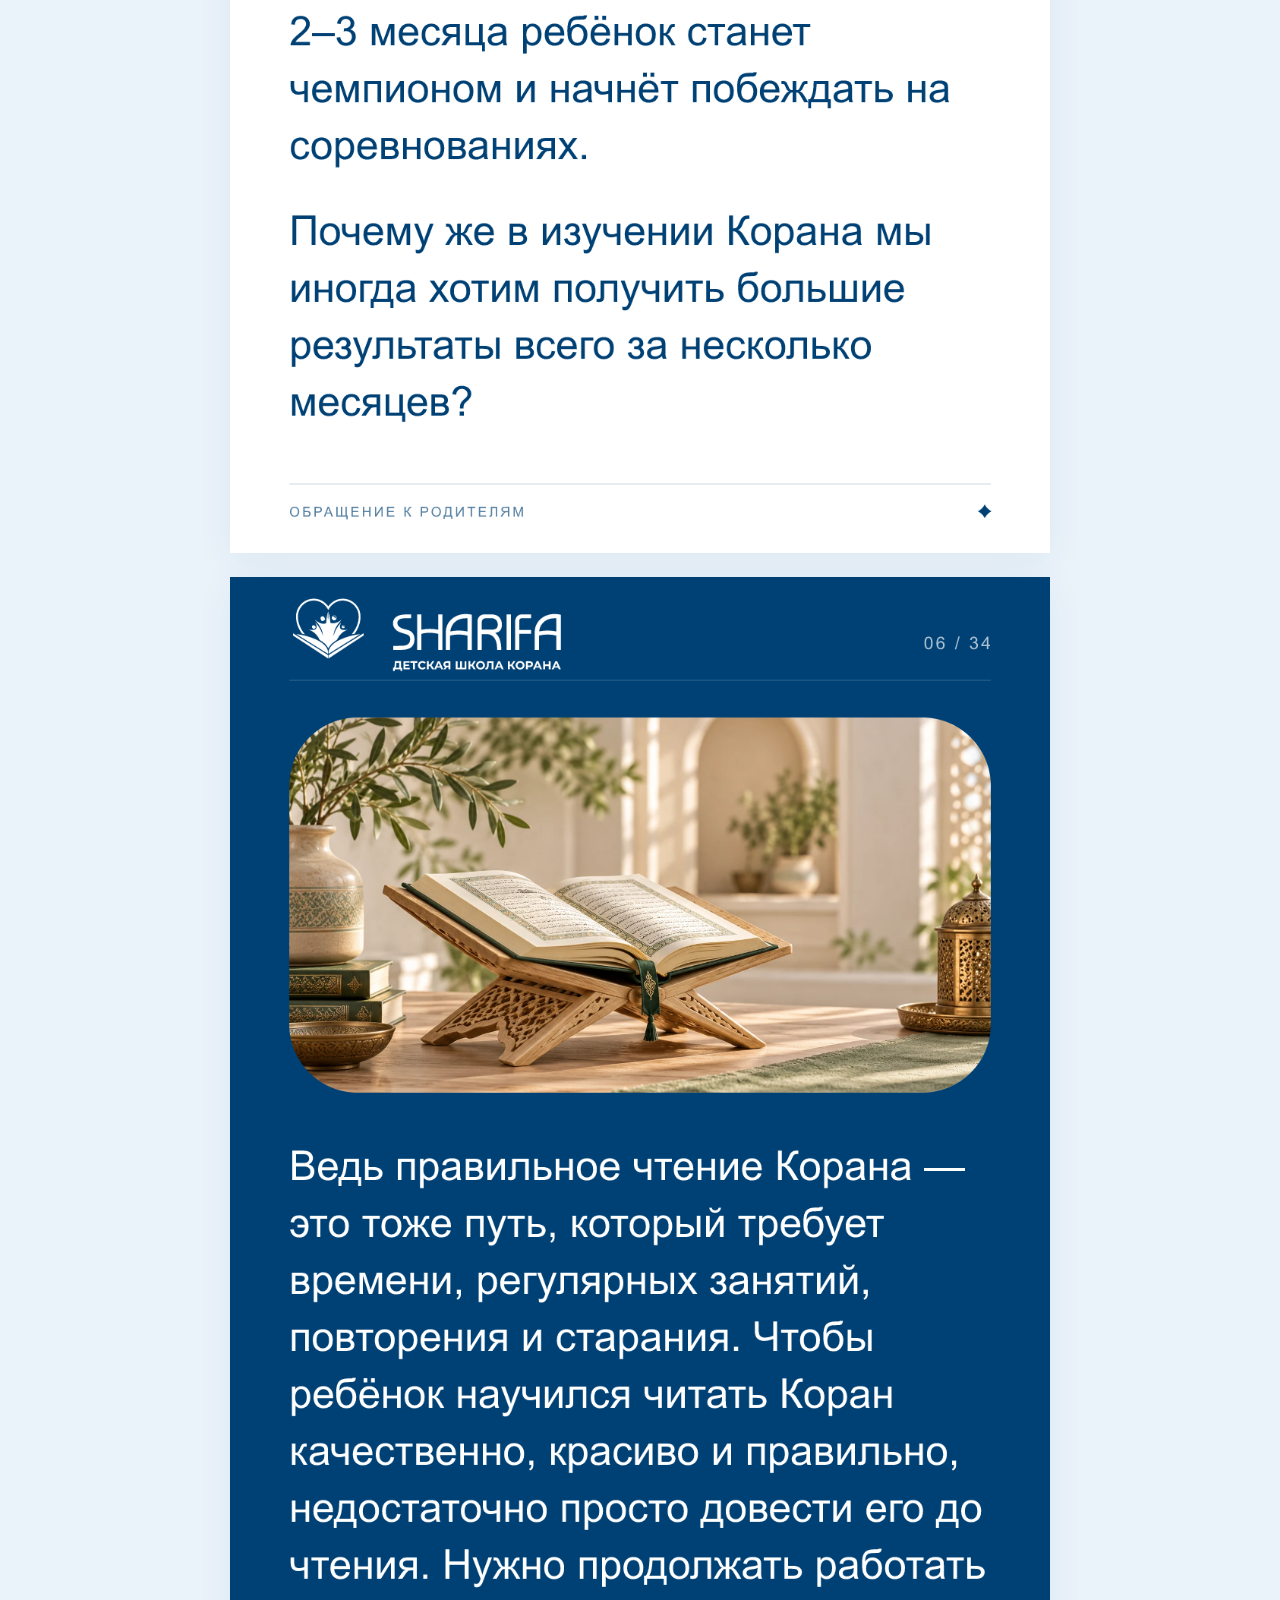
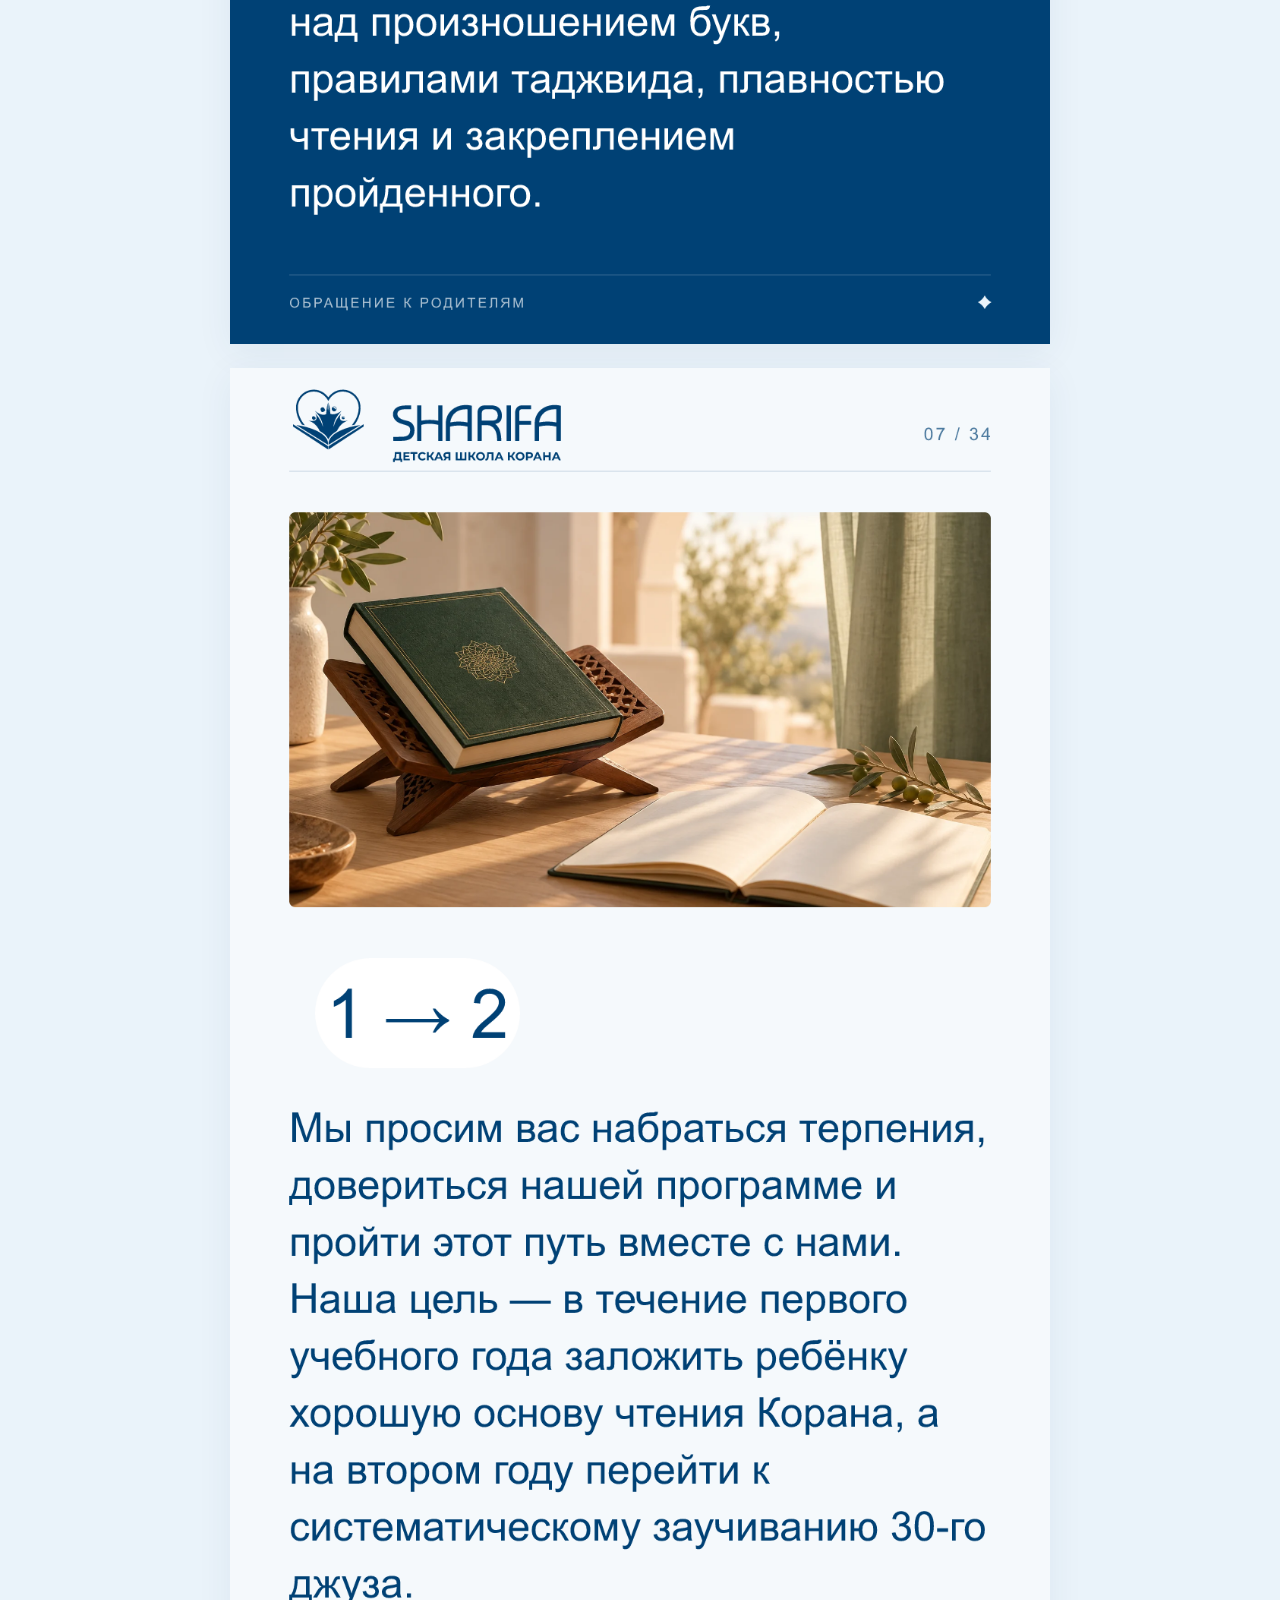
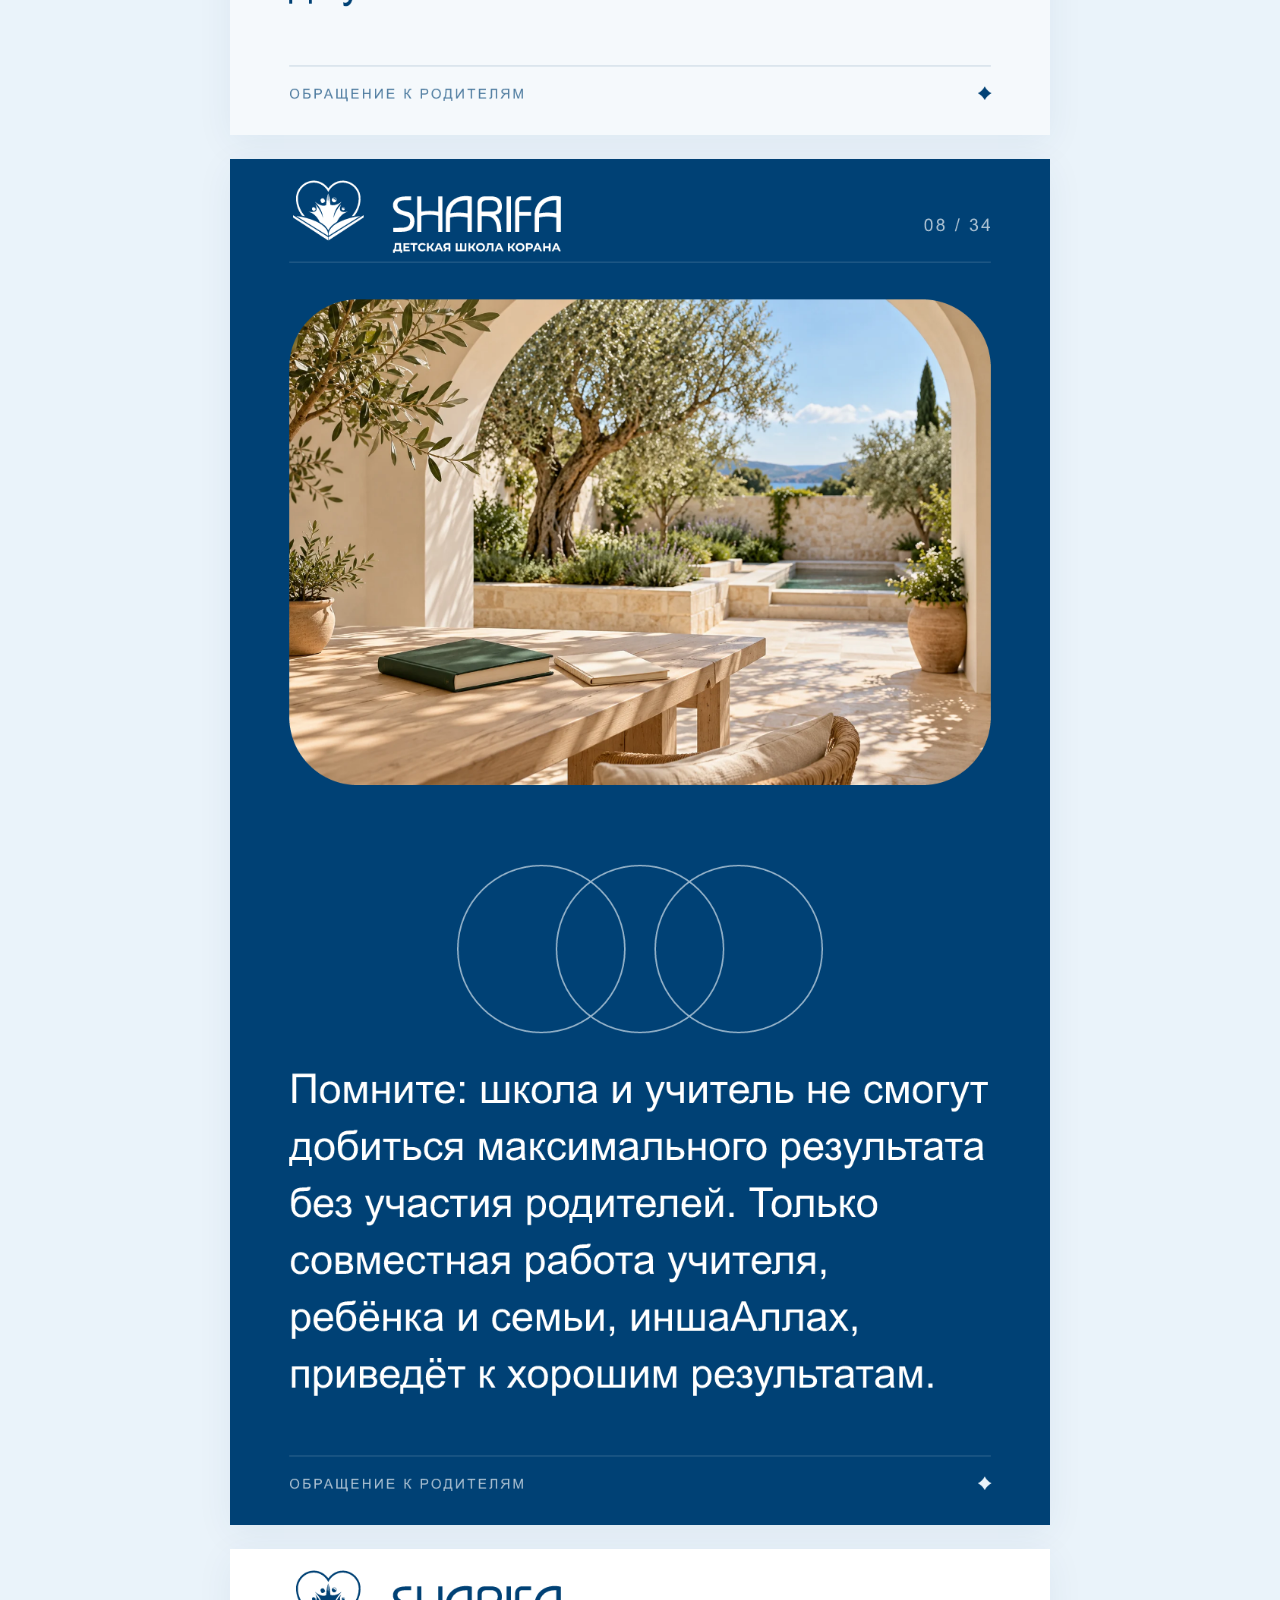
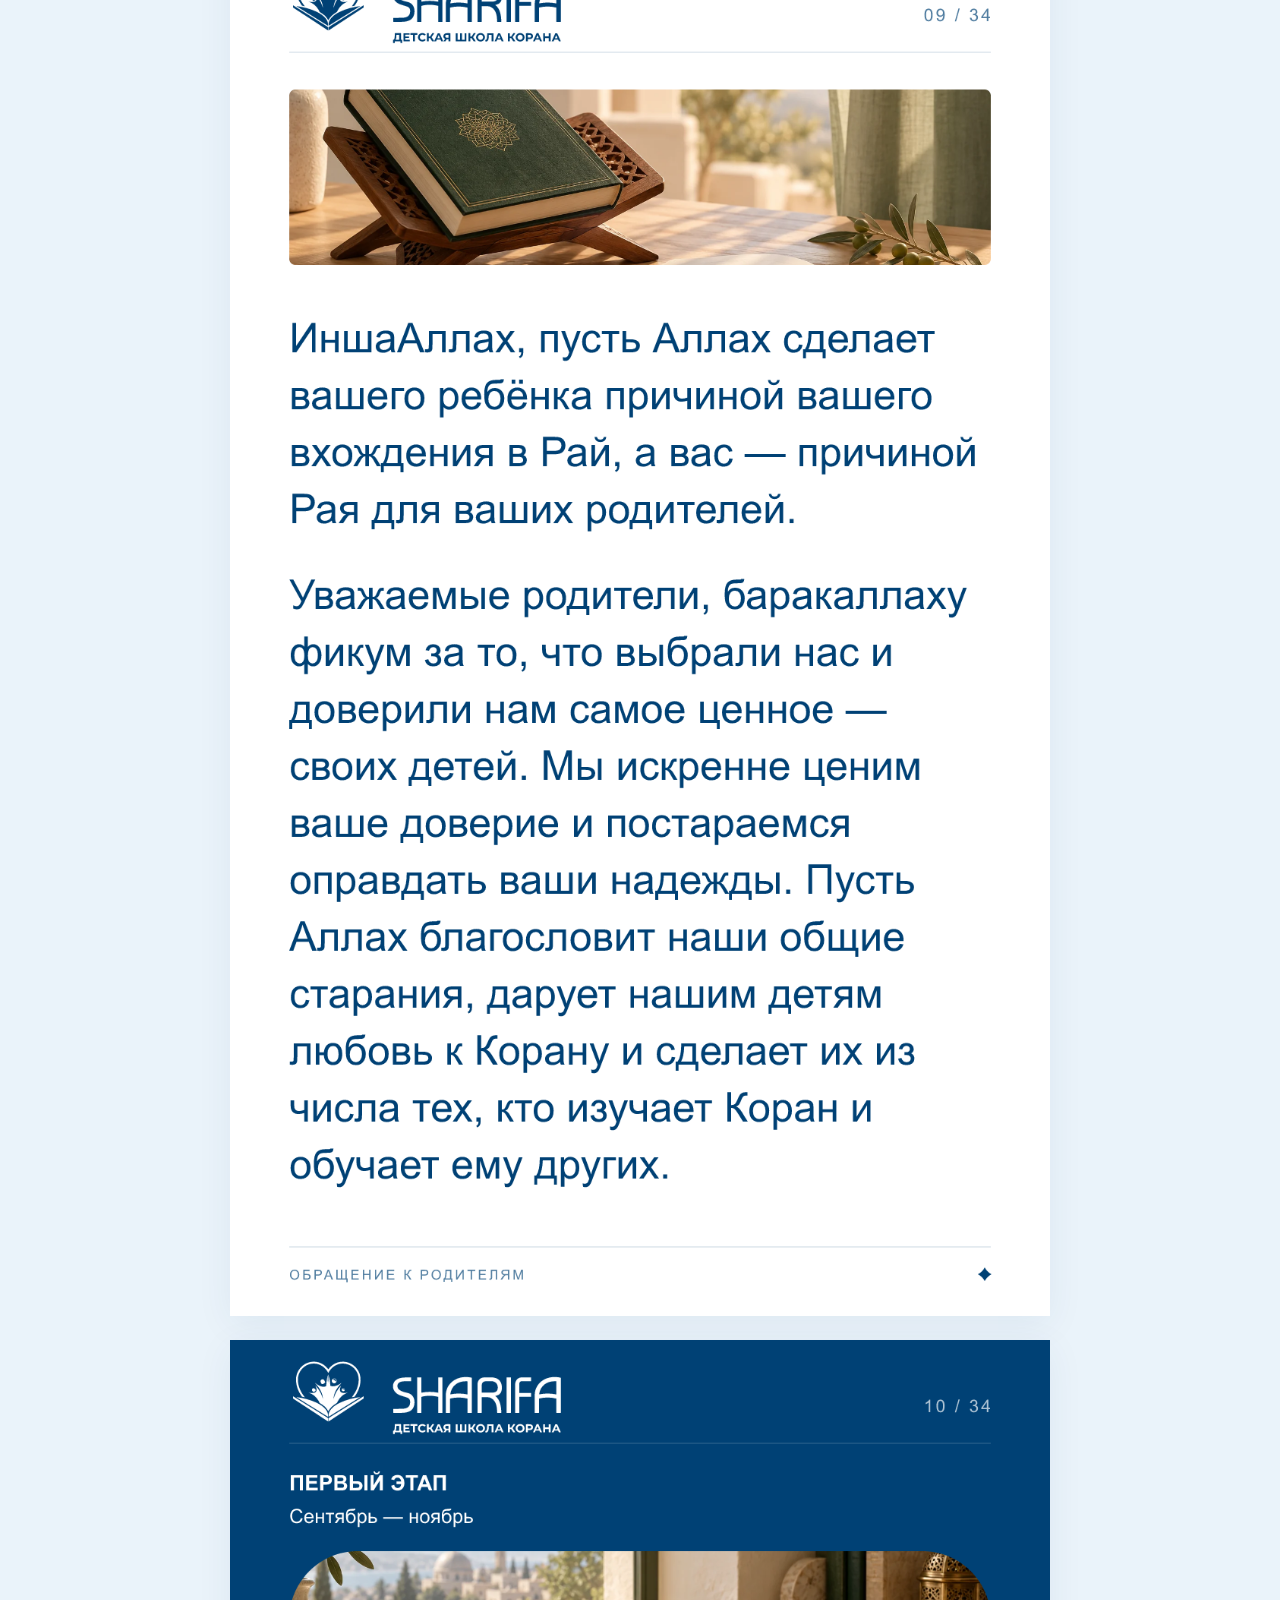
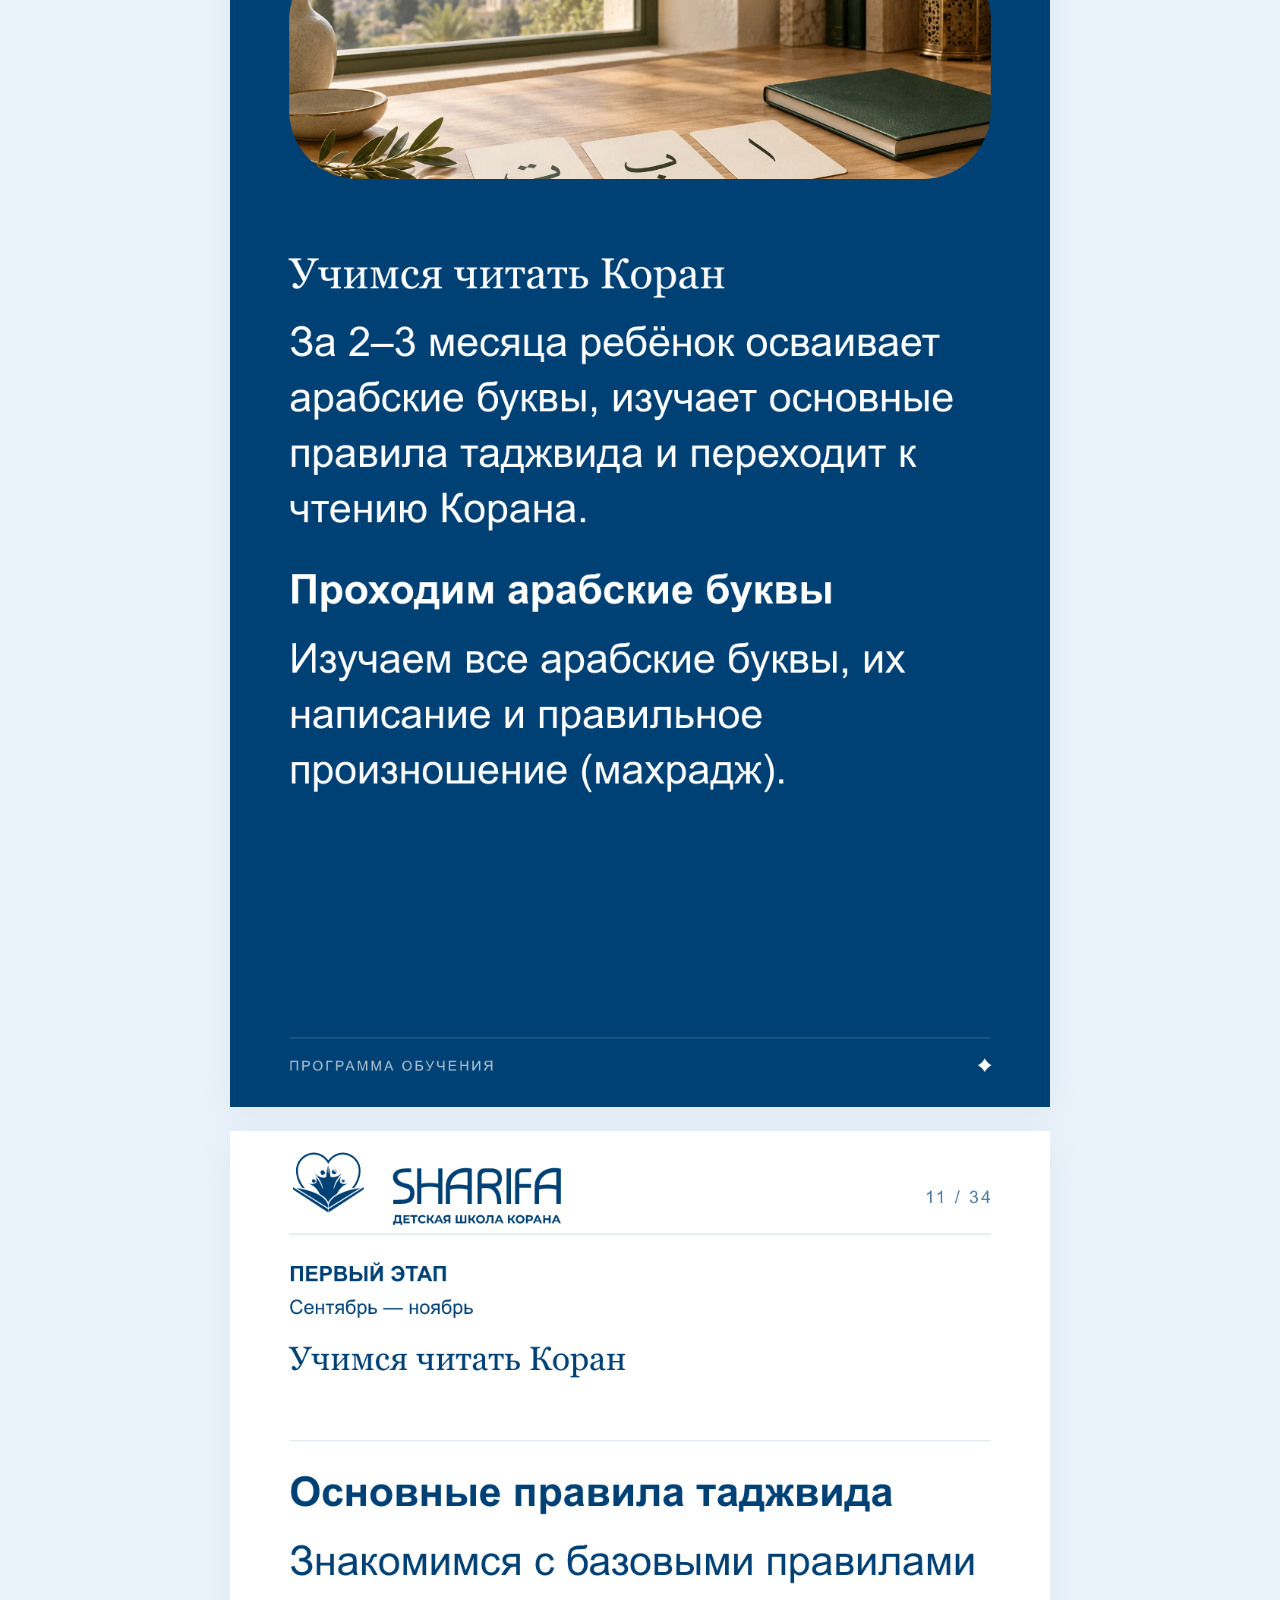
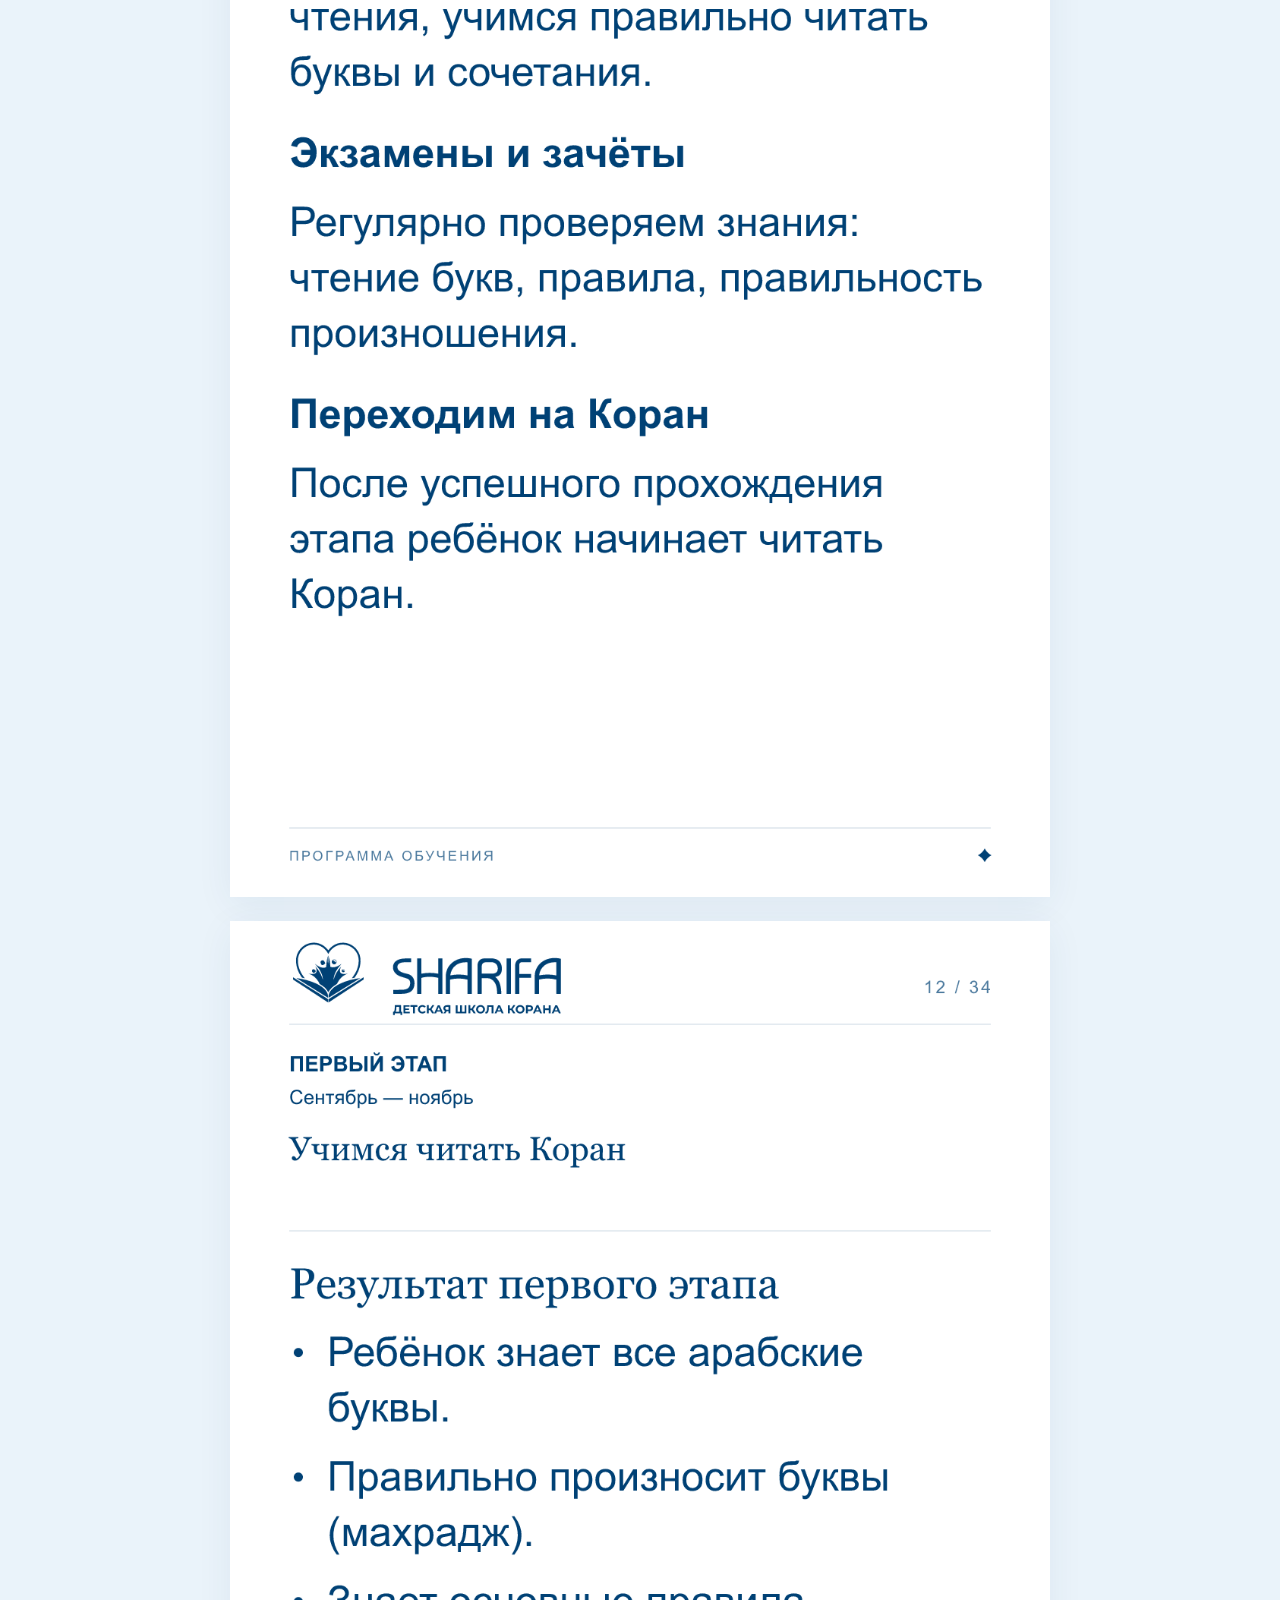
==== commit d8488250: "Rebuild Sharifa in brand blue with complete image-based letter and programme" ====
--- a/letter-preview/index.html
+++ b/letter-preview/index.html
@@ -1,5 +1,5 @@
 <!doctype html>
-<html lang="ru"><head><meta charset="utf-8"><meta name="viewport" content="width=device-width, initial-scale=1"><meta name="theme-color" content="#173F35"><meta name="description" content="Обращение центра Sharifa к родителям. Полный текст — в девяти иллюстрированных изображениях."><title>Sharifa — обращение к родителям</title><link rel="stylesheet" href="styles.css"><script src="app.js" defer></script></head><body><h1 class="sr-only">Sharifa — обращение к родителям</h1><main id="main"><figure id="welcome" class="poster"><a class="poster-link" href="assets/posters/01-welcome.webp" aria-label="Увеличить изображение 1" data-index="0"><img src="assets/posters/01-welcome.webp" width="1080" height="1800" alt="Ассаляму алейкум ва рахматуллахи ва баракатуху, уважаемые родители!
+<html lang="ru"><head><meta charset="utf-8"><meta name="viewport" content="width=device-width, initial-scale=1"><meta name="theme-color" content="#004175"><meta name="description" content="Детская школа Корана Sharifa. Полное обращение к родителям и программа обучения в 34 изображениях."><title>Sharifa — обращение и программа обучения</title><link rel="stylesheet" href="styles.css"><script src="app.js" defer></script></head><body><h1 class="sr-only">Sharifa — обращение и программа обучения</h1><main id="main"><figure id="welcome" class="poster"><a class="poster-link" href="assets/posters/01-welcome.webp" aria-label="Увеличить изображение 1" data-index="0"><img src="assets/posters/01-welcome.webp" width="1080" height="1800" alt="Ассаляму алейкум ва рахматуллахи ва баракатуху, уважаемые родители!
 
 Мы рады видеть вас в нашей семье Sharifa. Прежде чем ознакомить вас с нашей программой, хотим сделать небольшое напоминание." fetchpriority="high"></a></figure>
 <figure id="own-pace" class="poster"><a class="poster-link" href="assets/posters/02-own-pace.webp" aria-label="Увеличить изображение 2" data-index="1"><img src="assets/posters/02-own-pace.webp" width="1080" height="1800" alt="В изучении Корана нельзя спешить и ожидать больших результатов за короткий срок. Каждый ребёнок по-своему воспринимает это дело. Кто-то с интересом приступает к занятиям, кто-то боится, переживает, думает, что Коран — это настолько великое дело, что он не справится. Наша задача — постепенно, шаг за шагом, приучать ребёнка к этой прекрасной Книге, прививать ему любовь к Корану и уверенность в своих силах." loading="lazy" decoding="async"></a></figure>
@@ -13,4 +13,325 @@
 <figure id="together" class="poster"><a class="poster-link" href="assets/posters/08-together.webp" aria-label="Увеличить изображение 8" data-index="7"><img src="assets/posters/08-together.webp" width="1080" height="1800" alt="Помните: школа и учитель не смогут добиться максимального результата без участия родителей. Только совместная работа учителя, ребёнка и семьи, иншаАллах, приведёт к хорошим результатам." loading="lazy" decoding="async"></a></figure>
 <figure id="gratitude" class="poster"><a class="poster-link" href="assets/posters/09-gratitude.webp" aria-label="Увеличить изображение 9" data-index="8"><img src="assets/posters/09-gratitude.webp" width="1080" height="1800" alt="ИншаАллах, пусть Аллах сделает вашего ребёнка причиной вашего вхождения в Рай, а вас — причиной Рая для ваших родителей.
 
-Уважаемые родители, баракаллаху фикум за то, что выбрали нас и доверили нам самое ценное — своих детей. Мы искренне ценим ваше доверие и постараемся оправдать ваши надежды. Пусть Аллах благословит наши общие старания, дарует нашим детям любовь к Корану и сделает их из числа тех, кто изучает Коран и обучает ему других." loading="lazy" decoding="async"></a></figure></main><nav class="viewer-controls" aria-label="Управление просмотром"><button id="previous" aria-label="Предыдущее изображение" title="Предыдущее изображение"><svg viewBox="0 0 24 24" fill="none" stroke="currentColor" stroke-width="1.6" stroke-linecap="round" stroke-linejoin="round" aria-hidden="true"><path d="m6 14 6-6 6 6"/></svg></button><div class="dots" role="img" aria-label="Изображение 1 из 9"><span aria-hidden="true" class="active"></span><span aria-hidden="true" ></span><span aria-hidden="true" ></span><span aria-hidden="true" ></span><span aria-hidden="true" ></span><span aria-hidden="true" ></span><span aria-hidden="true" ></span><span aria-hidden="true" ></span><span aria-hidden="true" ></span></div><button id="next" aria-label="Следующее изображение" title="Следующее изображение"><svg viewBox="0 0 24 24" fill="none" stroke="currentColor" stroke-width="1.6" stroke-linecap="round" stroke-linejoin="round" aria-hidden="true"><path d="m6 10 6 6 6-6"/></svg></button><button id="zoom" aria-label="Увеличить изображение" title="Увеличить изображение"><svg viewBox="0 0 24 24" fill="none" stroke="currentColor" stroke-width="1.6" stroke-linecap="round" stroke-linejoin="round" aria-hidden="true"><circle cx="10.5" cy="10.5" r="6.5"/><path d="m16 16 5 5M8 10.5h5m-2.5-2.5v5"/></svg></button><button id="print" aria-label="Сохранить в PDF" title="Сохранить в PDF"><svg viewBox="0 0 24 24" fill="none" stroke="currentColor" stroke-width="1.6" stroke-linecap="round" stroke-linejoin="round" aria-hidden="true"><path d="M7 8V3h10v5M7 17H4V9h16v8h-3M7 14h10v7H7z"/></svg></button></nav><dialog id="lightbox" aria-label="Увеличенное изображение"><div class="lightbox-toolbar"><button id="close" aria-label="Закрыть увеличение" title="Закрыть увеличение"><svg viewBox="0 0 24 24" fill="none" stroke="currentColor" stroke-width="1.6" stroke-linecap="round" stroke-linejoin="round" aria-hidden="true"><path d="m6 6 12 12M6 18 18 6"/></svg></button></div><img id="zoom-image" alt=""></dialog></body></html>+Уважаемые родители, баракаллаху фикум за то, что выбрали нас и доверили нам самое ценное — своих детей. Мы искренне ценим ваше доверие и постараемся оправдать ваши надежды. Пусть Аллах благословит наши общие старания, дарует нашим детям любовь к Корану и сделает их из числа тех, кто изучает Коран и обучает ему других." loading="lazy" decoding="async"></a></figure>
+<figure id="stage-one" class="poster"><a class="poster-link" href="assets/posters/10-stage-one.webp" aria-label="Увеличить изображение 10" data-index="9"><img src="assets/posters/10-stage-one.webp" width="1080" height="1800" alt="ПЕРВЫЙ ЭТАП
+
+Сентябрь — ноябрь
+
+Учимся читать Коран
+
+За 2–3 месяца ребёнок осваивает арабские буквы, изучает основные правила таджвида и переходит к чтению Корана.
+
+Проходим арабские буквы
+
+Изучаем все арабские буквы, их написание и правильное произношение (махрадж)." loading="lazy" decoding="async"></a></figure>
+<figure id="stage-one-2" class="poster"><a class="poster-link" href="assets/posters/11-stage-one-2.webp" aria-label="Увеличить изображение 11" data-index="10"><img src="assets/posters/11-stage-one-2.webp" width="1080" height="1800" alt="ПЕРВЫЙ ЭТАП
+
+Сентябрь — ноябрь
+
+Учимся читать Коран
+
+Основные правила таджвида
+
+Знакомимся с базовыми правилами чтения, учимся правильно читать буквы и сочетания.
+
+Экзамены и зачёты
+
+Регулярно проверяем знания: чтение букв, правила, правильность произношения.
+
+Переходим на Коран
+
+После успешного прохождения этапа ребёнок начинает читать Коран." loading="lazy" decoding="async"></a></figure>
+<figure id="stage-one-3" class="poster"><a class="poster-link" href="assets/posters/12-stage-one-3.webp" aria-label="Увеличить изображение 12" data-index="11"><img src="assets/posters/12-stage-one-3.webp" width="1080" height="1800" alt="ПЕРВЫЙ ЭТАП
+
+Сентябрь — ноябрь
+
+Учимся читать Коран
+
+Результат первого этапа
+
+Ребёнок знает все арабские буквы.
+
+Правильно произносит буквы (махрадж).
+
+Знает основные правила таджвида.
+
+Готов к переходу на чтение Корана." loading="lazy" decoding="async"></a></figure>
+<figure id="stage-one-4" class="poster"><a class="poster-link" href="assets/posters/13-stage-one-4.webp" aria-label="Увеличить изображение 13" data-index="12"><img src="assets/posters/13-stage-one-4.webp" width="1080" height="1800" alt="ПЕРВЫЙ ЭТАП
+
+Сентябрь — ноябрь
+
+Учимся читать Коран
+
+Этот этап закладывает фундамент для дальнейшего чтения Корана. Успешный переход и качество чтения во многом зависят от регулярных занятий дома.
+
+Важна помощь родителей:
+
+занятия в центре дают основу, а регулярное повторение дома, желание ребёнка и поддержка семьи помогают добиться результата." loading="lazy" decoding="async"></a></figure>
+<figure id="stage-two" class="poster"><a class="poster-link" href="assets/posters/14-stage-two.webp" aria-label="Увеличить изображение 14" data-index="13"><img src="assets/posters/14-stage-two.webp" width="1080" height="1800" alt="ВТОРОЙ ЭТАП
+
+Ноябрь — май
+
+Укрепляем чтение 30-го джуза
+
+На этом этапе ребёнок продолжает читать Коран, закрепляет правильное произношение и развивает плавность чтения.
+
+Регулярное чтение 30-го джуза
+
+Читаем суры 30-го джуза, закрепляем правильное произношение (махрадж)." loading="lazy" decoding="async"></a></figure>
+<figure id="stage-two-2" class="poster"><a class="poster-link" href="assets/posters/15-stage-two-2.webp" aria-label="Увеличить изображение 15" data-index="14"><img src="assets/posters/15-stage-two-2.webp" width="1080" height="1800" alt="ВТОРОЙ ЭТАП
+
+Ноябрь — май
+
+Укрепляем чтение 30-го джуза
+
+Закрепление правил таджвида
+
+Применяем правила таджвида на практике, исправляем ошибки, развиваем уверенность в чтении.
+
+Повторение и контроль
+
+Регулярное повторение прочитанных сур, проверка и закрепление выученного.
+
+Индивидуальный темп
+
+Учитываем уровень ребёнка, даём задания и поддержку для дальнейшего роста." loading="lazy" decoding="async"></a></figure>
+<figure id="stage-two-3" class="poster"><a class="poster-link" href="assets/posters/16-stage-two-3.webp" aria-label="Увеличить изображение 16" data-index="15"><img src="assets/posters/16-stage-two-3.webp" width="1080" height="1800" alt="ВТОРОЙ ЭТАП
+
+Ноябрь — май
+
+Укрепляем чтение 30-го джуза
+
+Результат второго этапа
+
+Уверенно читает суры 30-го джуза.
+
+Правильно произносит слова и применяет правила таджвида.
+
+Чтение становится плавным, уверенным и красивым.
+
+Готов к переходу к заучиванию Корана и урокам адаба.
+
+Готов к переходу к заучиванию Корана и урокам Адаба
+
+Следующий этап — развитие через Хифз и воспитание характера." loading="lazy" decoding="async"></a></figure>
+<figure id="summer" class="poster"><a class="poster-link" href="assets/posters/17-summer.webp" aria-label="Увеличить изображение 17" data-index="16"><img src="assets/posters/17-summer.webp" width="1080" height="1800" alt="ЛЕТНИЙ ПЕРИОД
+
+Май — август
+
+Укрепляем знания и развиваем характер
+
+Летний период — это время закрепления, повторения и развития. Ребёнок продолжает читать Коран, укрепляет навыки, изучает уроки адаба по книге «Так учит нас Коран. 33 аята счастливой жизни» и готовится к новому этапу — заучиванию Корана с сентября." loading="lazy" decoding="async"></a></figure>
+<figure id="summer-2" class="poster"><a class="poster-link" href="assets/posters/18-summer-2.webp" aria-label="Увеличить изображение 18" data-index="17"><img src="assets/posters/18-summer-2.webp" width="1080" height="1800" alt="ЛЕТНИЙ ПЕРИОД
+
+Май — август
+
+Укрепляем знания и развиваем характер
+
+Укрепление чтения Корана
+
+Регулярное чтение пройденных сур, закрепление правильного произношения (махрадж) и плавности чтения.
+
+Повторение и практика правил таджвида
+
+Повторяем изученные правила, исправляем ошибки, развиваем уверенность в чтении." loading="lazy" decoding="async"></a></figure>
+<figure id="summer-3" class="poster"><a class="poster-link" href="assets/posters/19-summer-3.webp" aria-label="Увеличить изображение 19" data-index="18"><img src="assets/posters/19-summer-3.webp" width="1080" height="1800" alt="ЛЕТНИЙ ПЕРИОД
+
+Май — август
+
+Укрепляем знания и развиваем характер
+
+Уроки адаба по книге «Так учит нас Коран. 33 аята»
+
+Небольшие уроки адаба, чтение аятов, обсуждение смысла, примеры из жизни и практические задания.
+
+Полезные навыки и дополнительные занятия
+
+Формируем полезные привычки, развиваем ответственность, трудолюбие, дисциплину и другие важные навыки." loading="lazy" decoding="async"></a></figure>
+<figure id="summer-4" class="poster"><a class="poster-link" href="assets/posters/20-summer-4.webp" aria-label="Увеличить изображение 20" data-index="19"><img src="assets/posters/20-summer-4.webp" width="1080" height="1800" alt="ЛЕТНИЙ ПЕРИОД
+
+Май — август
+
+Укрепляем знания и развиваем характер
+
+Подготовка к заучиванию
+
+Повторяем короткие суры, учим новые молитвы, делаем индивидуальные задания и формируем план на новый учебный год." loading="lazy" decoding="async"></a></figure>
+<figure id="summer-5" class="poster"><a class="poster-link" href="assets/posters/21-summer-5.webp" aria-label="Увеличить изображение 21" data-index="20"><img src="assets/posters/21-summer-5.webp" width="1080" height="1800" alt="ЛЕТНИЙ ПЕРИОД
+
+Май — август
+
+Укрепляем знания и развиваем характер
+
+Результат летнего периода
+
+Ребёнок уверенно читает пройденные суры.
+
+Правильно произносит слова и применяет правила таджвида.
+
+Проявляет хороший нрав и применяет уроки адаба в жизни.
+
+Готов к началу заучивания Корана с сентября.
+
+Летний период — это крепкий фундамент для успешного заучивания Корана и формирования благого нрава." loading="lazy" decoding="async"></a></figure>
+<figure id="stage-three" class="poster"><a class="poster-link" href="assets/posters/22-stage-three.webp" aria-label="Увеличить изображение 22" data-index="21"><img src="assets/posters/22-stage-three.webp" width="1080" height="1800" alt="ТРЕТИЙ ЭТАП
+
+Сентябрь — май
+
+Переходим к заучиванию Корана
+
+На этом этапе ребёнок начинает заучивать суры 30-го джуза и параллельно изучает уроки адаба по книге «Так учит нас Коран. 33 аята счастливой жизни».
+
+Заучивание Корана
+
+Начинаем заучивать суры 30-го джуза по установленной программе, с правильным произношением и повторением." loading="lazy" decoding="async"></a></figure>
+<figure id="stage-three-2" class="poster"><a class="poster-link" href="assets/posters/23-stage-three-2.webp" aria-label="Увеличить изображение 23" data-index="22"><img src="assets/posters/23-stage-three-2.webp" width="1080" height="1800" alt="ТРЕТИЙ ЭТАП
+
+Сентябрь — май
+
+Переходим к заучиванию Корана
+
+33 аята счастливой жизни
+
+Проводим уроки адаба по книге «Так учит нас Коран. 33 аята счастливой жизни».
+
+Понимание и размышление
+
+Объясняем смысл аятов простым и понятным языком, учим применять в жизни.
+
+Применение в жизни
+
+Формируем хорошие качества и красивый нрав: уважение к родителям, учителям, друзьям, окружающим и ответственное поведение." loading="lazy" decoding="async"></a></figure>
+<figure id="stage-three-3" class="poster"><a class="poster-link" href="assets/posters/24-stage-three-3.webp" aria-label="Увеличить изображение 24" data-index="23"><img src="assets/posters/24-stage-three-3.webp" width="1080" height="1800" alt="ТРЕТИЙ ЭТАП
+
+Сентябрь — май
+
+Переходим к заучиванию Корана
+
+Результат третьего этапа
+
+Ребёнок заучивает суры 30-го джуза по программе.
+
+Понимает смысл изученных аятов и уроков адаба.
+
+Применяет полученные знания в повседневной жизни.
+
+Готов к переходу к заучиванию 29 джуза и всего Корана при желании родителей." loading="lazy" decoding="async"></a></figure>
+<figure id="stage-three-4" class="poster"><a class="poster-link" href="assets/posters/25-stage-three-4.webp" aria-label="Увеличить изображение 25" data-index="24"><img src="assets/posters/25-stage-three-4.webp" width="1080" height="1800" alt="ТРЕТИЙ ЭТАП
+
+Сентябрь — май
+
+Переходим к заучиванию Корана
+
+Этот этап помогает ребёнку не только запомнить Коран, но и сформировать красивый нрав, основанный на аятах Корана, и заложить основу для всей жизни." loading="lazy" decoding="async"></a></figure>
+<figure id="summer-start" class="poster"><a class="poster-link" href="assets/posters/26-summer-start.webp" aria-label="Увеличить изображение 26" data-index="25"><img src="assets/posters/26-summer-start.webp" width="1080" height="1800" alt="ЛЕТНИЕ КУРСЫ
+
+ИЮНЬ — ИЮЛЬ — АВГУСТ
+
+БЫСТРЫЙ СТАРТ К ЧТЕНИЮ КОРАНА
+
+За лето мы проходим с детьми всю методичку и доводим их до чтения Корана — по установленной программе, с правильным произношением и основами таджвида." loading="lazy" decoding="async"></a></figure>
+<figure id="summer-start-2" class="poster"><a class="poster-link" href="assets/posters/27-summer-start-2.webp" aria-label="Увеличить изображение 27" data-index="26"><img src="assets/posters/27-summer-start-2.webp" width="1080" height="1800" alt="ЛЕТНИЕ КУРСЫ
+
+ИЮНЬ — ИЮЛЬ — АВГУСТ
+
+БЫСТРЫЙ СТАРТ К ЧТЕНИЮ КОРАНА
+
+ЧТО МЫ ДАЕМ ЗА ЛЕТО?
+
+ПРОХОДИМ ВСЮ МЕТОДИЧКУ
+
+Изучаем все буквы, соединения, правила чтения и доводим детей до чтения простых слов и аятов Корана.
+
+ПРАВИЛЬНОЕ ПРОИЗНОШЕНИЕ
+
+Отрабатываем махрадж букв и основы таджвида на данном уровне.
+
+РЕГУЛЯРНАЯ ПРАКТИКА
+
+Много читаем, повторяем, выполняем домашние задания и закрепляем чтение." loading="lazy" decoding="async"></a></figure>
+<figure id="summer-start-3" class="poster"><a class="poster-link" href="assets/posters/28-summer-start-3.webp" aria-label="Увеличить изображение 28" data-index="27"><img src="assets/posters/28-summer-start-3.webp" width="1080" height="1800" alt="ЛЕТНИЕ КУРСЫ
+
+ИЮНЬ — ИЮЛЬ — АВГУСТ
+
+БЫСТРЫЙ СТАРТ К ЧТЕНИЮ КОРАНА
+
+УРОКИ АДАБА
+
+Небольшие уроки адаба по книге «Так учит нас Коран. 33 аята», развиваем хорошие качества в повседневной жизни." loading="lazy" decoding="async"></a></figure>
+<figure id="summer-start-4" class="poster"><a class="poster-link" href="assets/posters/29-summer-start-4.webp" aria-label="Увеличить изображение 29" data-index="28"><img src="assets/posters/29-summer-start-4.webp" width="1080" height="1800" alt="ЛЕТНИЕ КУРСЫ
+
+ИЮНЬ — ИЮЛЬ — АВГУСТ
+
+БЫСТРЫЙ СТАРТ К ЧТЕНИЮ КОРАНА
+
+РЕЗУЛЬТАТ ЛЕТНИХ КУРСОВ
+
+Ребёнок знает все буквы и их соединения.
+
+Умеет читать простые слова и аяты Корана по методичке.
+
+Читает с правильным произношением на начальном уровне.
+
+Готов к переходу на чтение Корана с сентября." loading="lazy" decoding="async"></a></figure>
+<figure id="summer-start-5" class="poster"><a class="poster-link" href="assets/posters/30-summer-start-5.webp" aria-label="Увеличить изображение 30" data-index="29"><img src="assets/posters/30-summer-start-5.webp" width="1080" height="1800" alt="ЛЕТНИЕ КУРСЫ
+
+ИЮНЬ — ИЮЛЬ — АВГУСТ
+
+БЫСТРЫЙ СТАРТ К ЧТЕНИЮ КОРАНА
+
+ВАЖНО ЗНАТЬ!
+
+За 2–3 месяца невозможно дать качественное, уверенное и красивое чтение Корана. Летние курсы — это быстрый и качественный старт, мы доводим детей до Корана, но для уверенного, правильного и красивого чтения необходимо дальнейшее обучение в течение учебного года." loading="lazy" decoding="async"></a></figure>
+<figure id="summer-start-6" class="poster"><a class="poster-link" href="assets/posters/31-summer-start-6.webp" aria-label="Увеличить изображение 31" data-index="30"><img src="assets/posters/31-summer-start-6.webp" width="1080" height="1800" alt="ЛЕТНИЕ КУРСЫ
+
+ИЮНЬ — ИЮЛЬ — АВГУСТ
+
+БЫСТРЫЙ СТАРТ К ЧТЕНИЮ КОРАНА
+
+Качественное чтение Корана требует:
+
+времени и постоянной практики
+
+закрепления правил таджвида
+
+регулярного повторения
+
+чтения большего объёма аятов
+
+поддержки учителя в течение всего года" loading="lazy" decoding="async"></a></figure>
+<figure id="summer-start-7" class="poster"><a class="poster-link" href="assets/posters/32-summer-start-7.webp" aria-label="Увеличить изображение 32" data-index="31"><img src="assets/posters/32-summer-start-7.webp" width="1080" height="1800" alt="ЛЕТНИЕ КУРСЫ
+
+ИЮНЬ — ИЮЛЬ — АВГУСТ
+
+БЫСТРЫЙ СТАРТ К ЧТЕНИЮ КОРАНА
+
+ЧТО ДАЛЬШЕ?
+
+ЗАПИШИТЕ РЕБЁНКА НА ПРОДОЛЖЕНИЕ ОБУЧЕНИЯ С СЕНТЯБРЯ ДО МАЯ
+
+ЧТЕНИЕ 30-ГО ДЖУЗА
+
+С сентября ребёнок начинает читать Коран по мусхафу: последовательно проходим и закрепляем суры 30-го джуза." loading="lazy" decoding="async"></a></figure>
+<figure id="summer-start-8" class="poster"><a class="poster-link" href="assets/posters/33-summer-start-8.webp" aria-label="Увеличить изображение 33" data-index="32"><img src="assets/posters/33-summer-start-8.webp" width="1080" height="1800" alt="ЛЕТНИЕ КУРСЫ
+
+ИЮНЬ — ИЮЛЬ — АВГУСТ
+
+БЫСТРЫЙ СТАРТ К ЧТЕНИЮ КОРАНА
+
+ЗАКРЕПЛЕНИЕ ЧТЕНИЯ
+
+Работаем над правильным произношением, основами таджвида, плавностью чтения и регулярным повторением в течение всего учебного года.
+
+ОМОВЕНИЕ, НАМАЗ И АДАБ
+
+Параллельно обучаем правильному совершению омовения, намаза и небольшие уроки адаба по книге «Так учит нас Коран. 33 аята счастливой жизни»." loading="lazy" decoding="async"></a></figure>
+<figure id="summer-start-9" class="poster"><a class="poster-link" href="assets/posters/34-summer-start-9.webp" aria-label="Увеличить изображение 34" data-index="33"><img src="assets/posters/34-summer-start-9.webp" width="1080" height="1800" alt="ЛЕТНИЕ КУРСЫ
+
+ИЮНЬ — ИЮЛЬ — АВГУСТ
+
+БЫСТРЫЙ СТАРТ К ЧТЕНИЮ КОРАНА
+
+Летние курсы — первый шаг.
+
+С сентября продолжаем путь к правильному чтению Корана, знанию и благому нраву." loading="lazy" decoding="async"></a></figure></main><nav class="viewer-controls" aria-label="Управление просмотром"><button id="previous" aria-label="Предыдущее изображение" title="Предыдущее изображение"><svg viewBox="0 0 24 24" fill="none" stroke="currentColor" stroke-width="1.6" stroke-linecap="round" stroke-linejoin="round" aria-hidden="true"><path d="m6 14 6-6 6 6"/></svg></button><div class="dots" role="progressbar" aria-label="Ход чтения" aria-valuemin="1" aria-valuemax="34" aria-valuenow="1"><span style="width:2.9411764705882355%"></span></div><button id="next" aria-label="Следующее изображение" title="Следующее изображение"><svg viewBox="0 0 24 24" fill="none" stroke="currentColor" stroke-width="1.6" stroke-linecap="round" stroke-linejoin="round" aria-hidden="true"><path d="m6 10 6 6 6-6"/></svg></button><button id="programme" aria-label="К программе обучения" title="К программе обучения"><svg viewBox="0 0 24 24" fill="none" stroke="currentColor" stroke-width="1.6" stroke-linecap="round" stroke-linejoin="round" aria-hidden="true"><path d="M3 4h6a4 4 0 0 1 3 2 4 4 0 0 1 3-2h6v15h-6a4 4 0 0 0-3 2 4 4 0 0 0-3-2H3zM12 6v15"/></svg></button><button id="zoom" aria-label="Увеличить изображение" title="Увеличить изображение"><svg viewBox="0 0 24 24" fill="none" stroke="currentColor" stroke-width="1.6" stroke-linecap="round" stroke-linejoin="round" aria-hidden="true"><circle cx="10.5" cy="10.5" r="6.5"/><path d="m16 16 5 5M8 10.5h5m-2.5-2.5v5"/></svg></button><button id="print" aria-label="Сохранить в PDF" title="Сохранить в PDF"><svg viewBox="0 0 24 24" fill="none" stroke="currentColor" stroke-width="1.6" stroke-linecap="round" stroke-linejoin="round" aria-hidden="true"><path d="M7 8V3h10v5M7 17H4V9h16v8h-3M7 14h10v7H7z"/></svg></button></nav><dialog id="lightbox" aria-label="Увеличенное изображение"><div class="lightbox-toolbar"><button id="close" aria-label="Закрыть увеличение" title="Закрыть увеличение"><svg viewBox="0 0 24 24" fill="none" stroke="currentColor" stroke-width="1.6" stroke-linecap="round" stroke-linejoin="round" aria-hidden="true"><path d="m6 6 12 12M6 18 18 6"/></svg></button></div><img id="zoom-image" alt=""></dialog></body></html>
--- a/letter-preview/styles.css
+++ b/letter-preview/styles.css
@@ -1,2 +1 @@
-﻿:root{--forest:#173F35;--paper:#F8F6F0;--viewer:#dedfd7}*{box-sizing:border-box}html{scroll-behavior:smooth;scroll-padding-top:20px}body{margin:0;background:var(--viewer);color:var(--forest);font-family:Arial,sans-serif}.sr-only{position:absolute;width:1px;height:1px;padding:0;margin:-1px;overflow:hidden;clip:rect(0,0,0,0);white-space:nowrap;border:0}main{width:min(100%,860px);margin:auto;padding:24px 20px 115px;display:grid;gap:24px}.poster{margin:0;scroll-margin-top:20px;background:var(--paper);box-shadow:0 8px 35px #173f3510}.poster-link{display:block;cursor:zoom-in}.poster img{display:block;width:100%;height:auto}.poster-link:focus-visible,button:focus-visible,.dots span:focus-visible{outline:3px solid #a58a52;outline-offset:6px}.viewer-controls{position:fixed;z-index:10;bottom:max(16px,env(safe-area-inset-bottom));left:50%;transform:translateX(-50%);background:var(--paper);border:1px solid #173f3525;box-shadow:0 6px 24px #173f3520;border-radius:50px;display:flex;align-items:center;padding:7px;gap:4px;max-width:calc(100% - 24px)}button{display:grid;place-items:center;border:0;background:none;color:var(--forest);width:44px;height:44px;border-radius:50%;flex-shrink:0;cursor:pointer;touch-action:manipulation}button:hover{background:#173f3510}button:disabled{opacity:.3;cursor:default}button svg{width:23px;height:23px}.dots{display:flex;align-items:center;gap:0;padding:0 3px}.dots span{width:18px;height:44px;display:grid;place-items:center;text-decoration:none}.dots span:before{content:'';width:5px;height:5px;border-radius:50%;background:#173f3540}.dots span.active:before{background:var(--forest);transform:scale(1.5)}dialog{position:fixed;inset:0;width:100%;height:100%;max-width:none;max-height:none;margin:0;border:0;background:#121b17;padding:70px 16px 30px;overflow:auto;overscroll-behavior:contain}dialog::backdrop{background:#121b17}body:has(dialog[open]){overflow:hidden}.lightbox-toolbar{position:fixed;top:12px;right:18px;z-index:2;background:var(--paper);border-radius:50%}#zoom-image{display:block;width:1080px;max-width:none;height:auto;margin:0 auto}@media(min-width:1120px){#zoom-image{max-width:100%}}@media(max-width:600px){html{scroll-padding-top:0}main{padding:0 0 96px;gap:14px}.poster{scroll-margin-top:0;box-shadow:none}.viewer-controls{bottom:max(12px,env(safe-area-inset-bottom));padding:5px;gap:0}.dots span{width:14px}.dots{padding:0 2px}.viewer-controls #print{display:none}.viewer-controls button{width:44px;height:44px}dialog{padding:70px 14px 30px}#zoom-image{width:1080px}}@media(prefers-reduced-motion:reduce){html{scroll-behavior:auto}}@media print{@page{size:A4;margin:0}body{background:white}main{width:100%;margin:0;padding:0;display:block}.poster{margin:0;box-shadow:none;break-after:page;break-inside:avoid}.poster img{width:auto;max-width:100%;height:296mm;object-fit:contain;margin:auto}.viewer-controls,dialog{display:none!important}}
-
+﻿:root{--forest:#004175;--paper:#FFFFFF;--viewer:#EAF3FA}*{box-sizing:border-box}html{scroll-behavior:smooth;scroll-padding-top:20px}body{margin:0;background:var(--viewer);color:var(--forest);font-family:Arial,sans-serif}.sr-only{position:absolute;width:1px;height:1px;padding:0;margin:-1px;overflow:hidden;clip:rect(0,0,0,0);white-space:nowrap;border:0}main{width:min(100%,860px);margin:auto;padding:24px 20px 115px;display:grid;gap:24px}.poster{margin:0;scroll-margin-top:20px;background:var(--paper);box-shadow:0 8px 35px #00417510}.poster-link{display:block;cursor:zoom-in}.poster img{display:block;width:100%;height:auto}.poster-link:focus-visible,button:focus-visible{outline:3px solid var(--forest);outline-offset:6px}.viewer-controls{position:fixed;z-index:10;bottom:max(16px,env(safe-area-inset-bottom));left:50%;transform:translateX(-50%);background:var(--paper);border:1px solid #00417525;box-shadow:0 6px 24px #00417520;border-radius:50px;display:flex;align-items:center;padding:7px;gap:4px;max-width:calc(100% - 24px)}button{display:grid;place-items:center;border:0;background:none;color:var(--forest);width:44px;height:44px;border-radius:50%;flex-shrink:0;cursor:pointer;touch-action:manipulation}button:hover{background:#00417510}button:disabled{opacity:.3;cursor:default}button svg{width:23px;height:23px}.dots{width:86px;height:4px;background:#00417520;border-radius:4px;overflow:hidden;margin:0 8px}.dots span{display:block;height:100%;background:var(--forest);border-radius:4px}dialog{position:fixed;inset:0;width:100%;height:100%;max-width:none;max-height:none;margin:0;border:0;background:#001C33;padding:70px 16px 30px;overflow:auto;overscroll-behavior:contain}dialog::backdrop{background:#001C33}body:has(dialog[open]){overflow:hidden}.lightbox-toolbar{position:fixed;top:12px;right:18px;z-index:2;background:var(--paper);border-radius:50%}#zoom-image{display:block;width:1080px;max-width:none;height:auto;margin:0 auto}@media(min-width:1120px){#zoom-image{max-width:100%}}@media(max-width:600px){html{scroll-padding-top:0}main{padding:0 0 96px;gap:14px}.poster{scroll-margin-top:0;box-shadow:none}.viewer-controls{bottom:max(12px,env(safe-area-inset-bottom));padding:5px;gap:0}.dots{width:60px;margin:0 6px}.viewer-controls #print{display:none}.viewer-controls button{width:44px;height:44px}dialog{padding:70px 14px 30px}#zoom-image{width:1080px}}@media(prefers-reduced-motion:reduce){html{scroll-behavior:auto}}@media print{@page{size:A4;margin:0}body{background:white}main{width:100%;margin:0;padding:0;display:block}.poster{margin:0;box-shadow:none;break-after:page;break-inside:avoid}.poster img{width:auto;max-width:100%;height:296mm;object-fit:contain;margin:auto}.viewer-controls,dialog{display:none!important}}
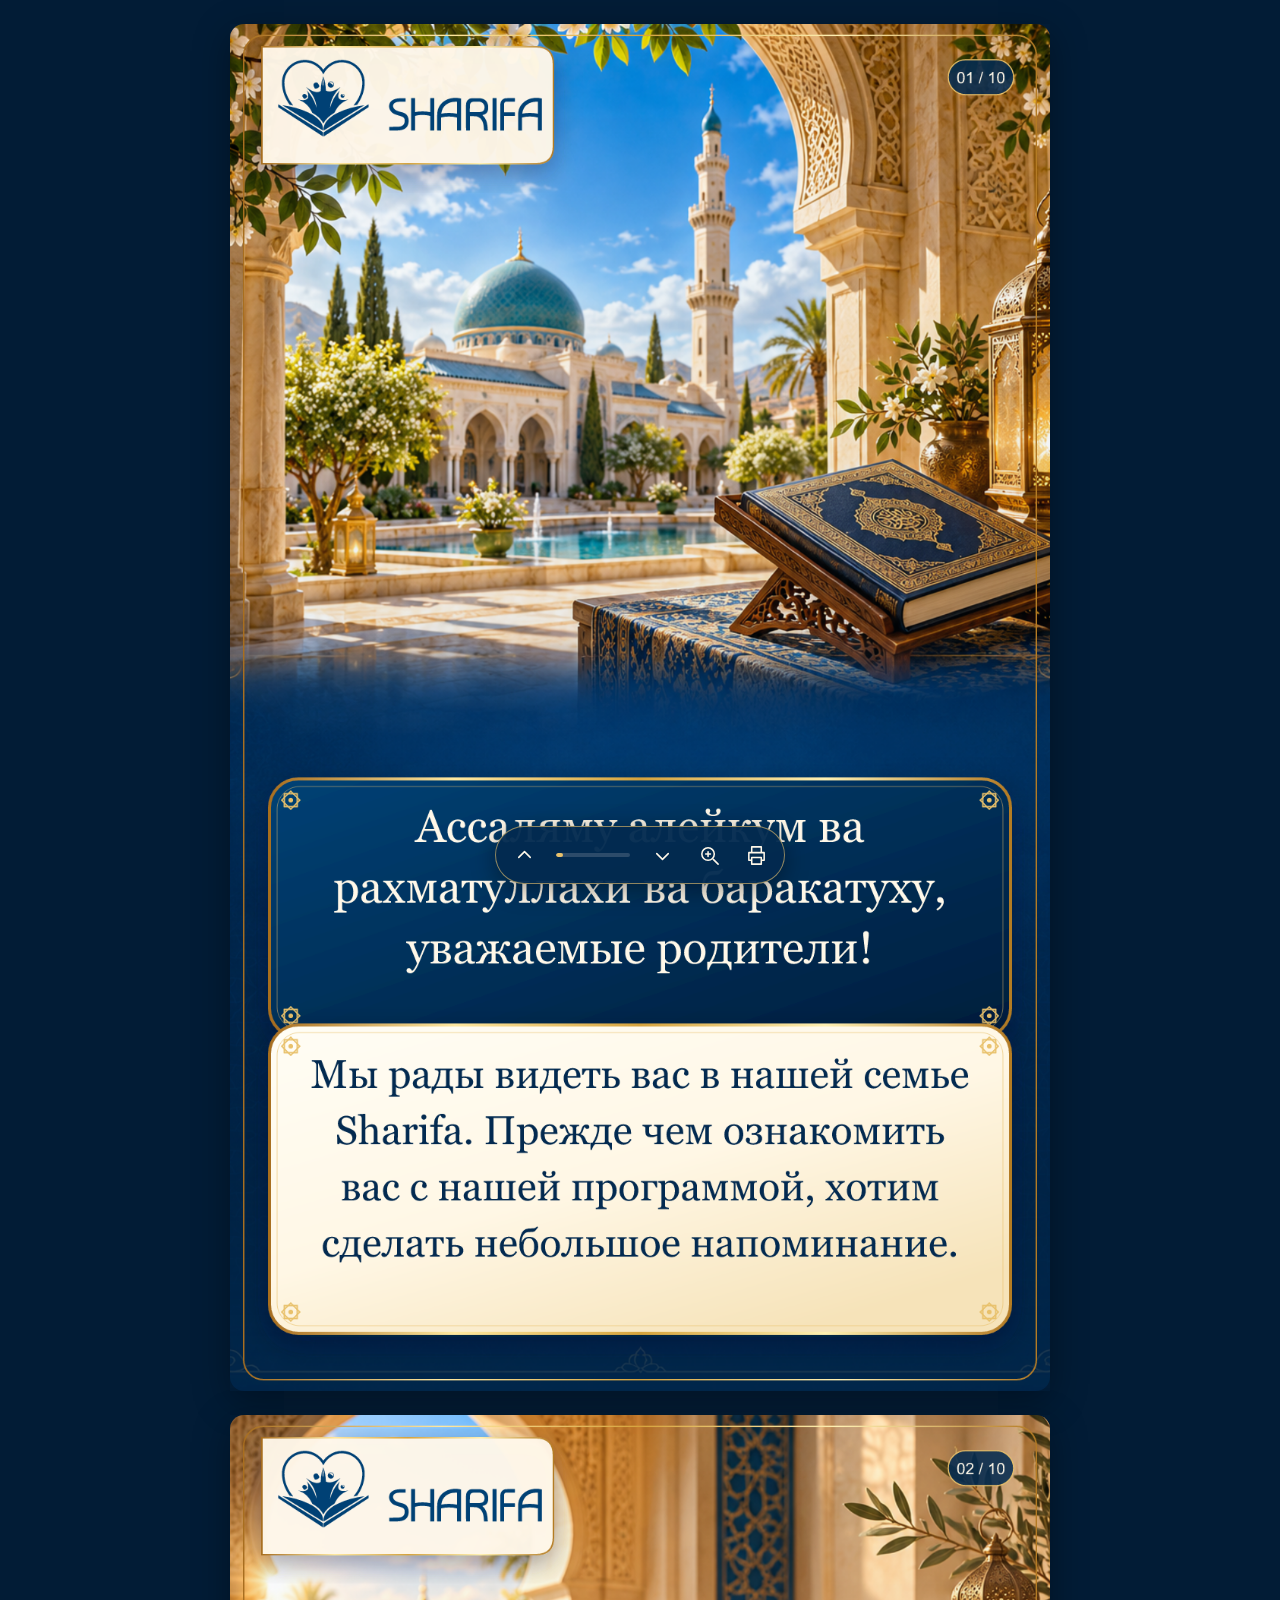
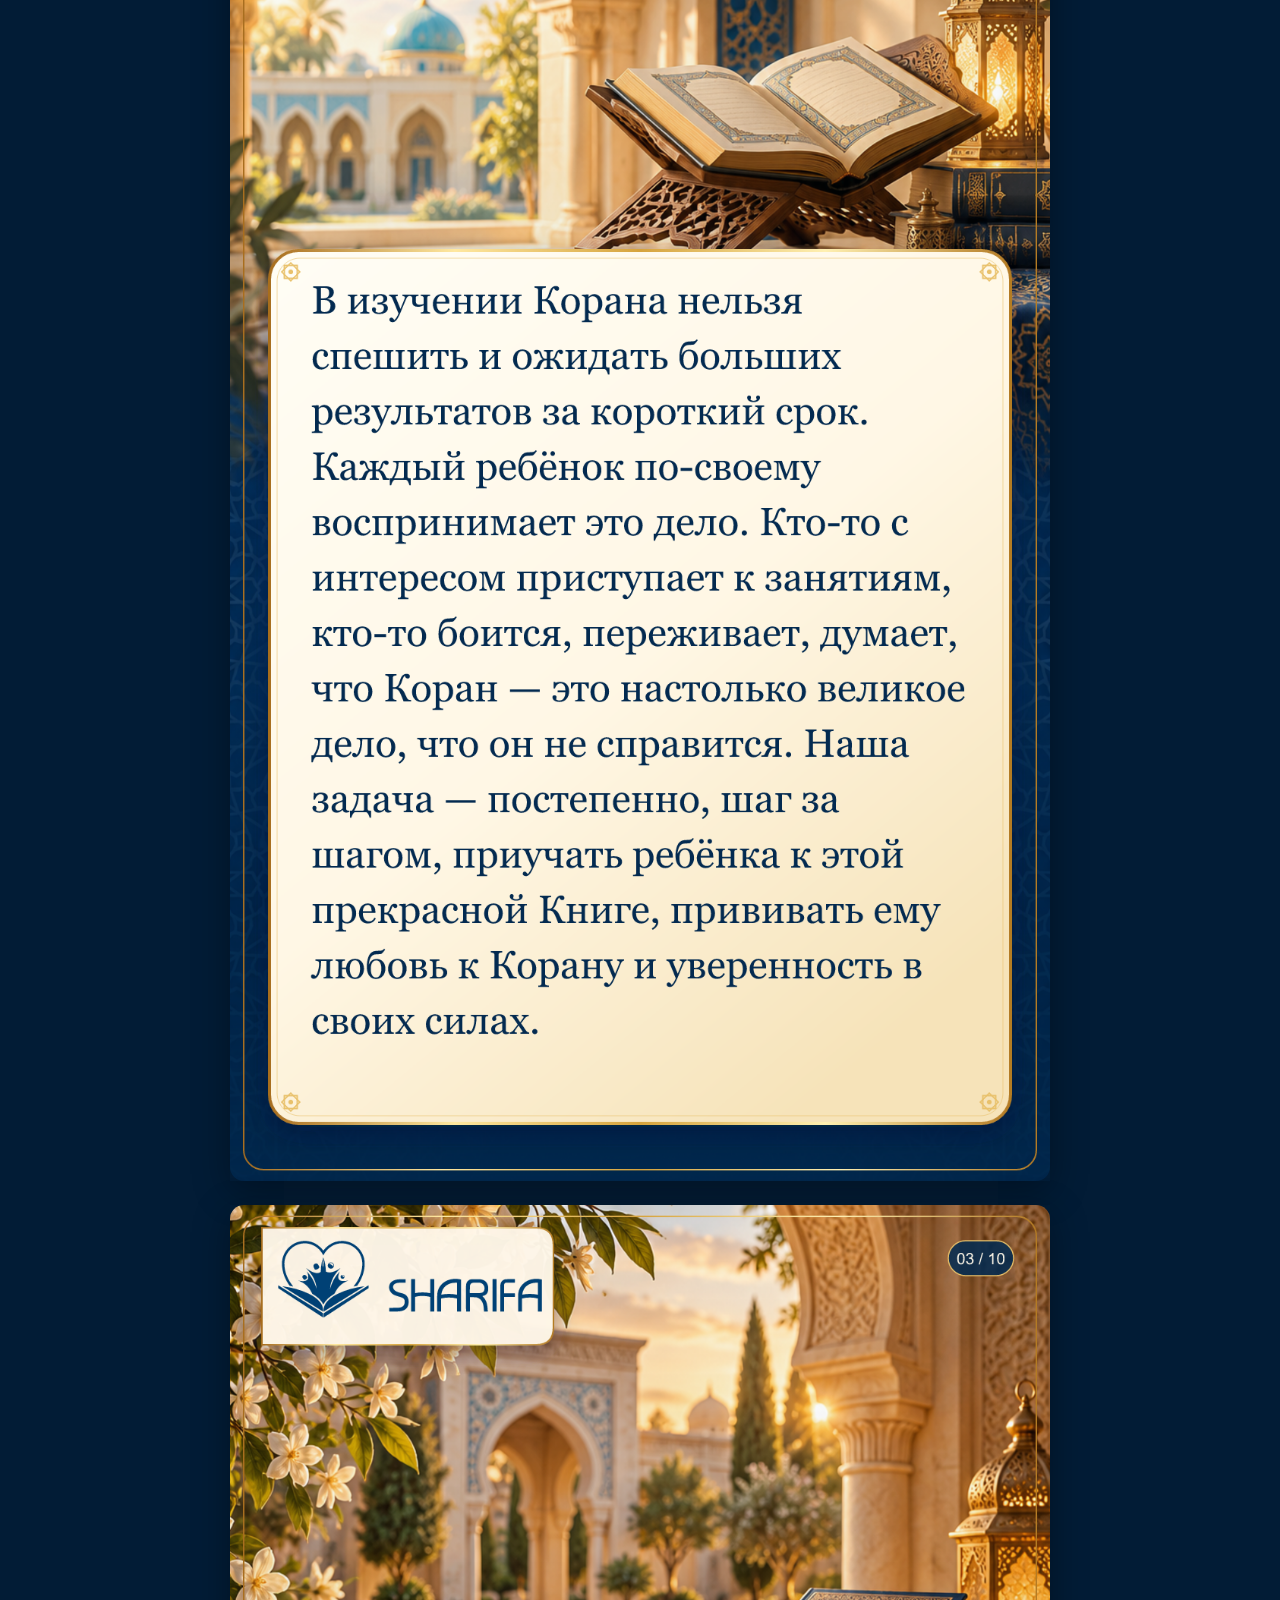
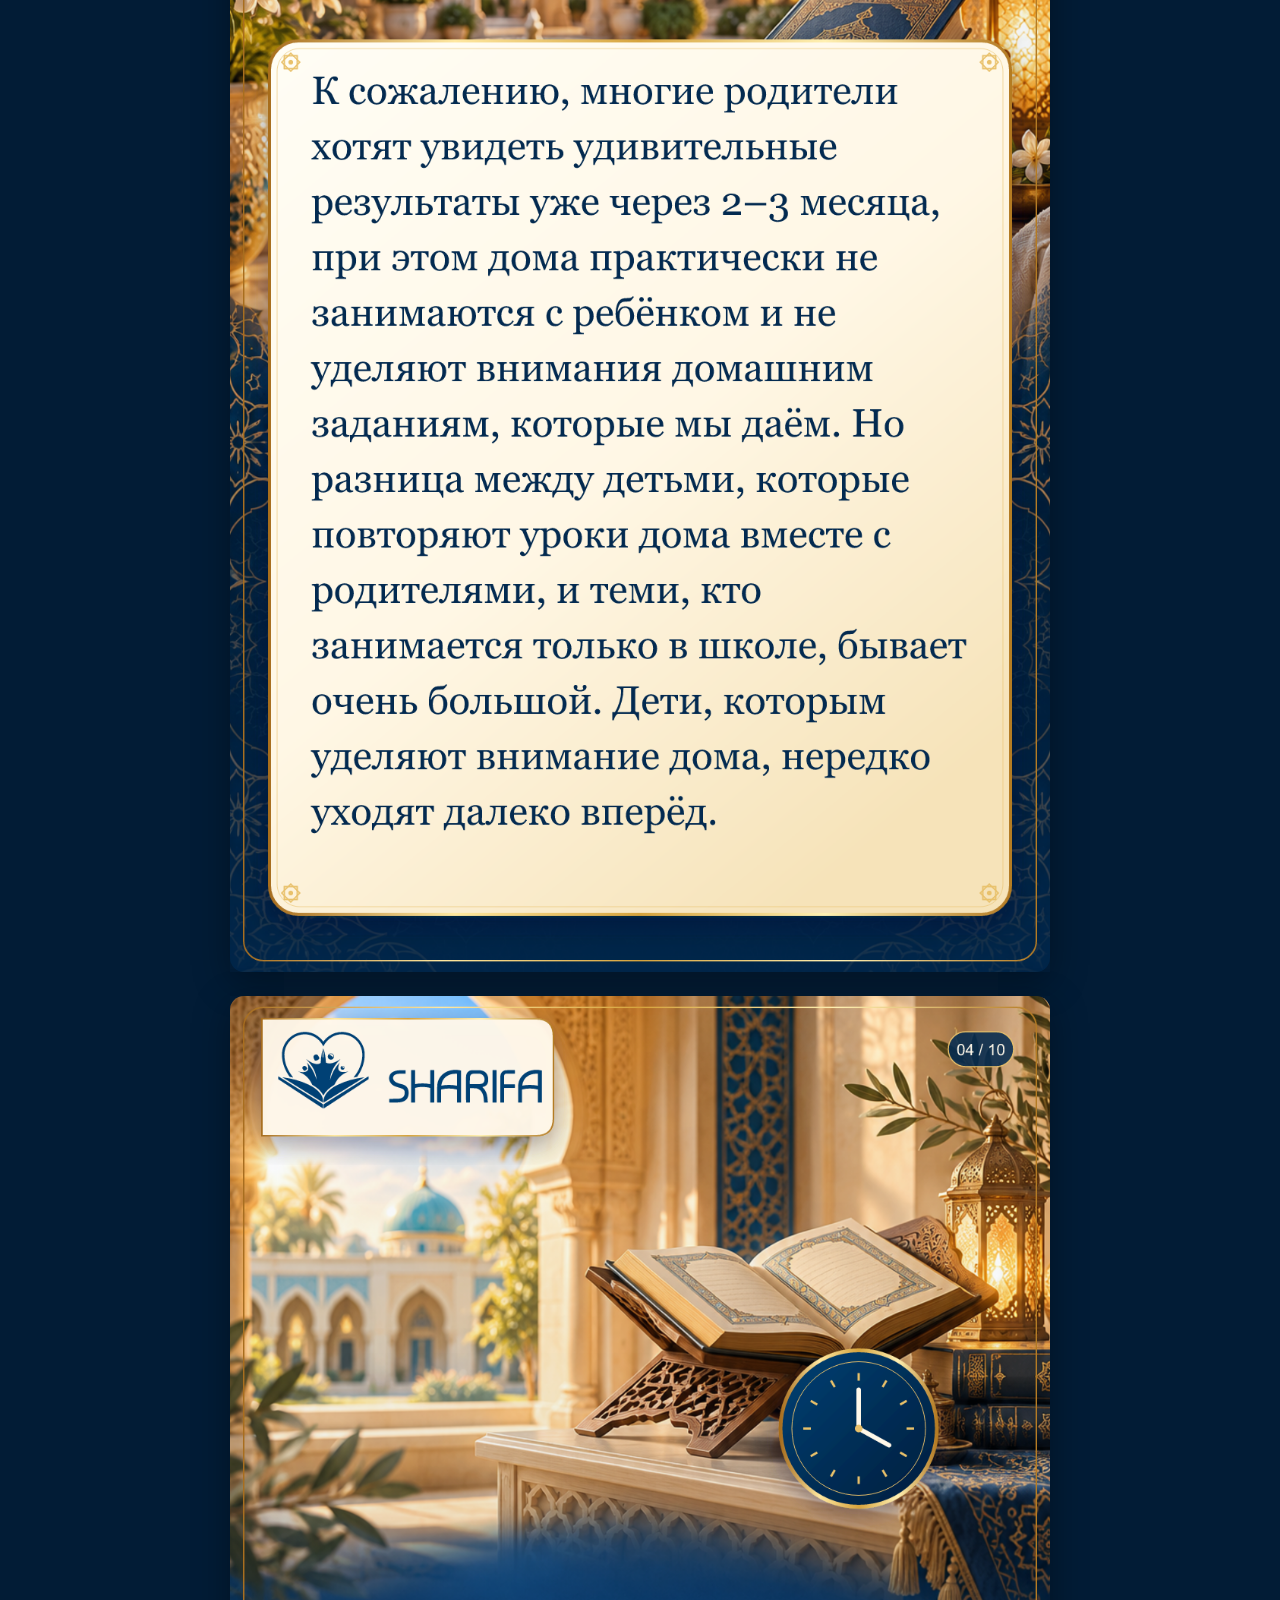
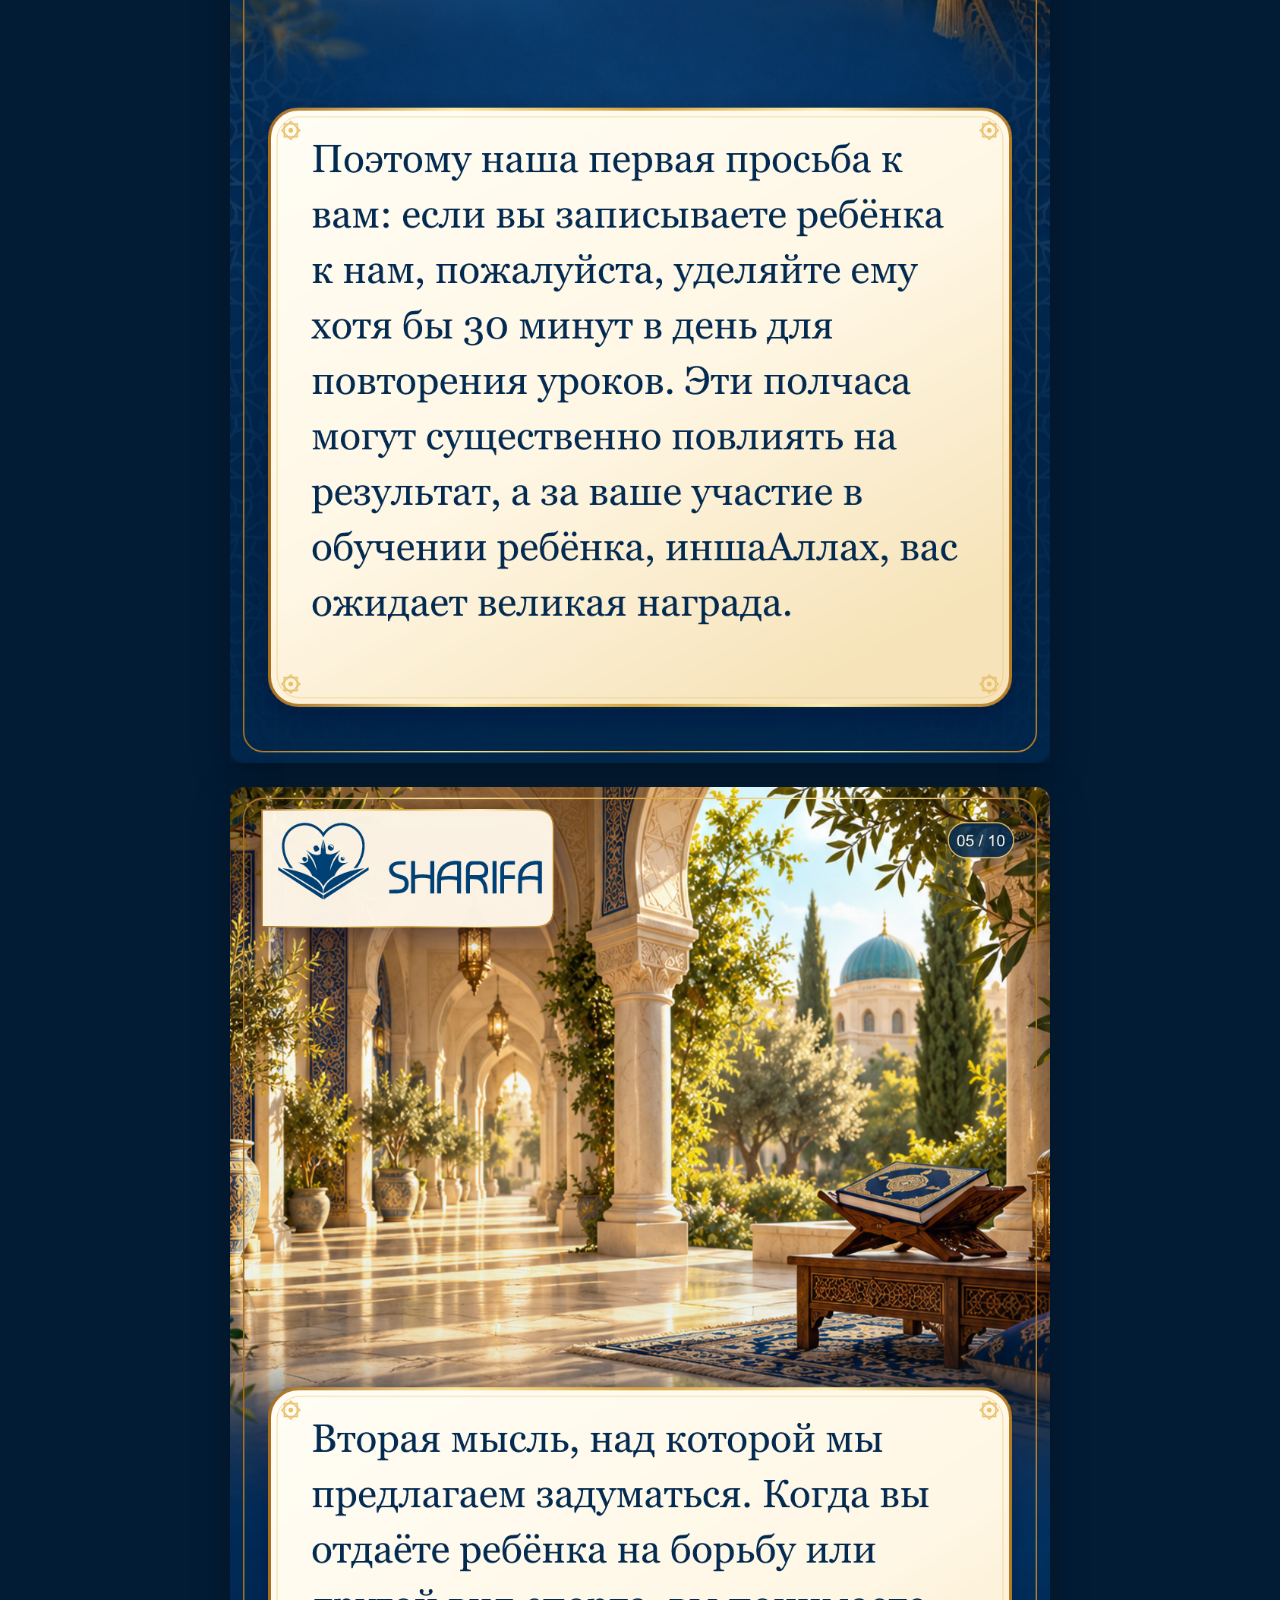
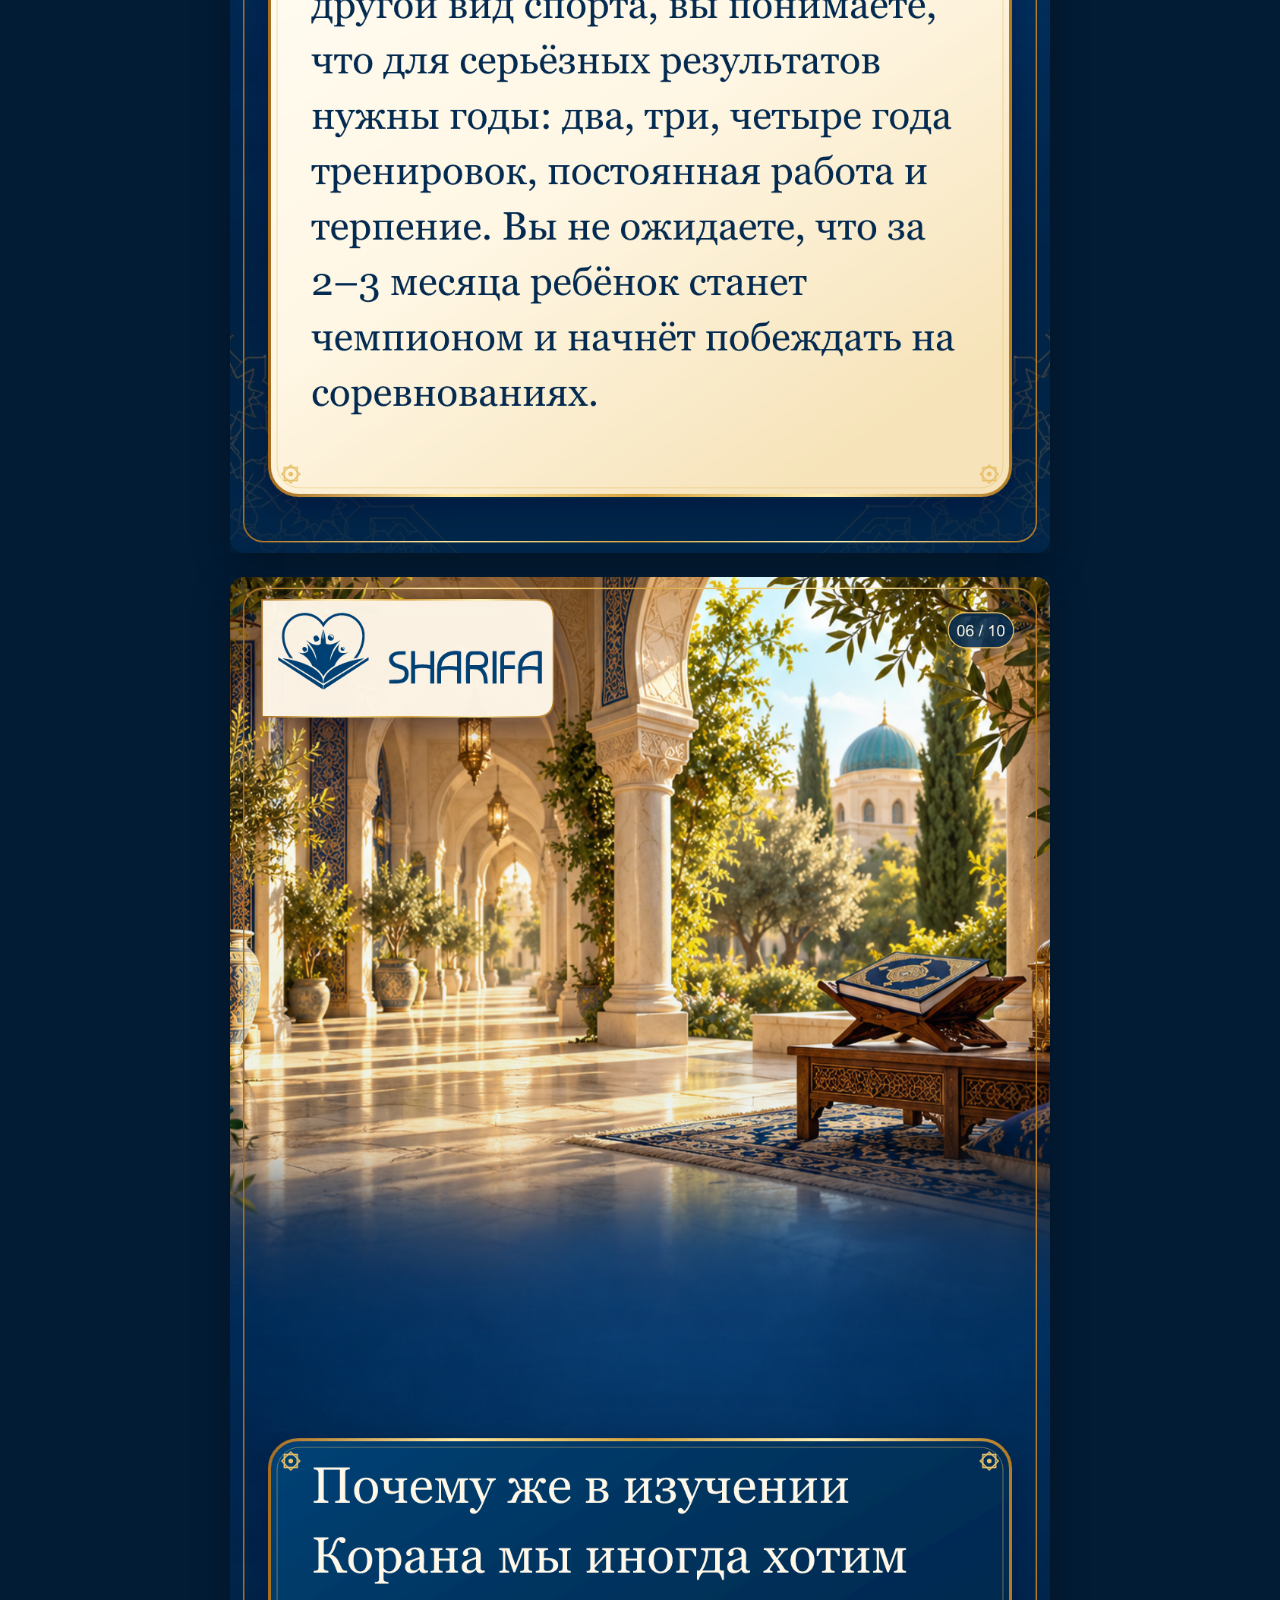
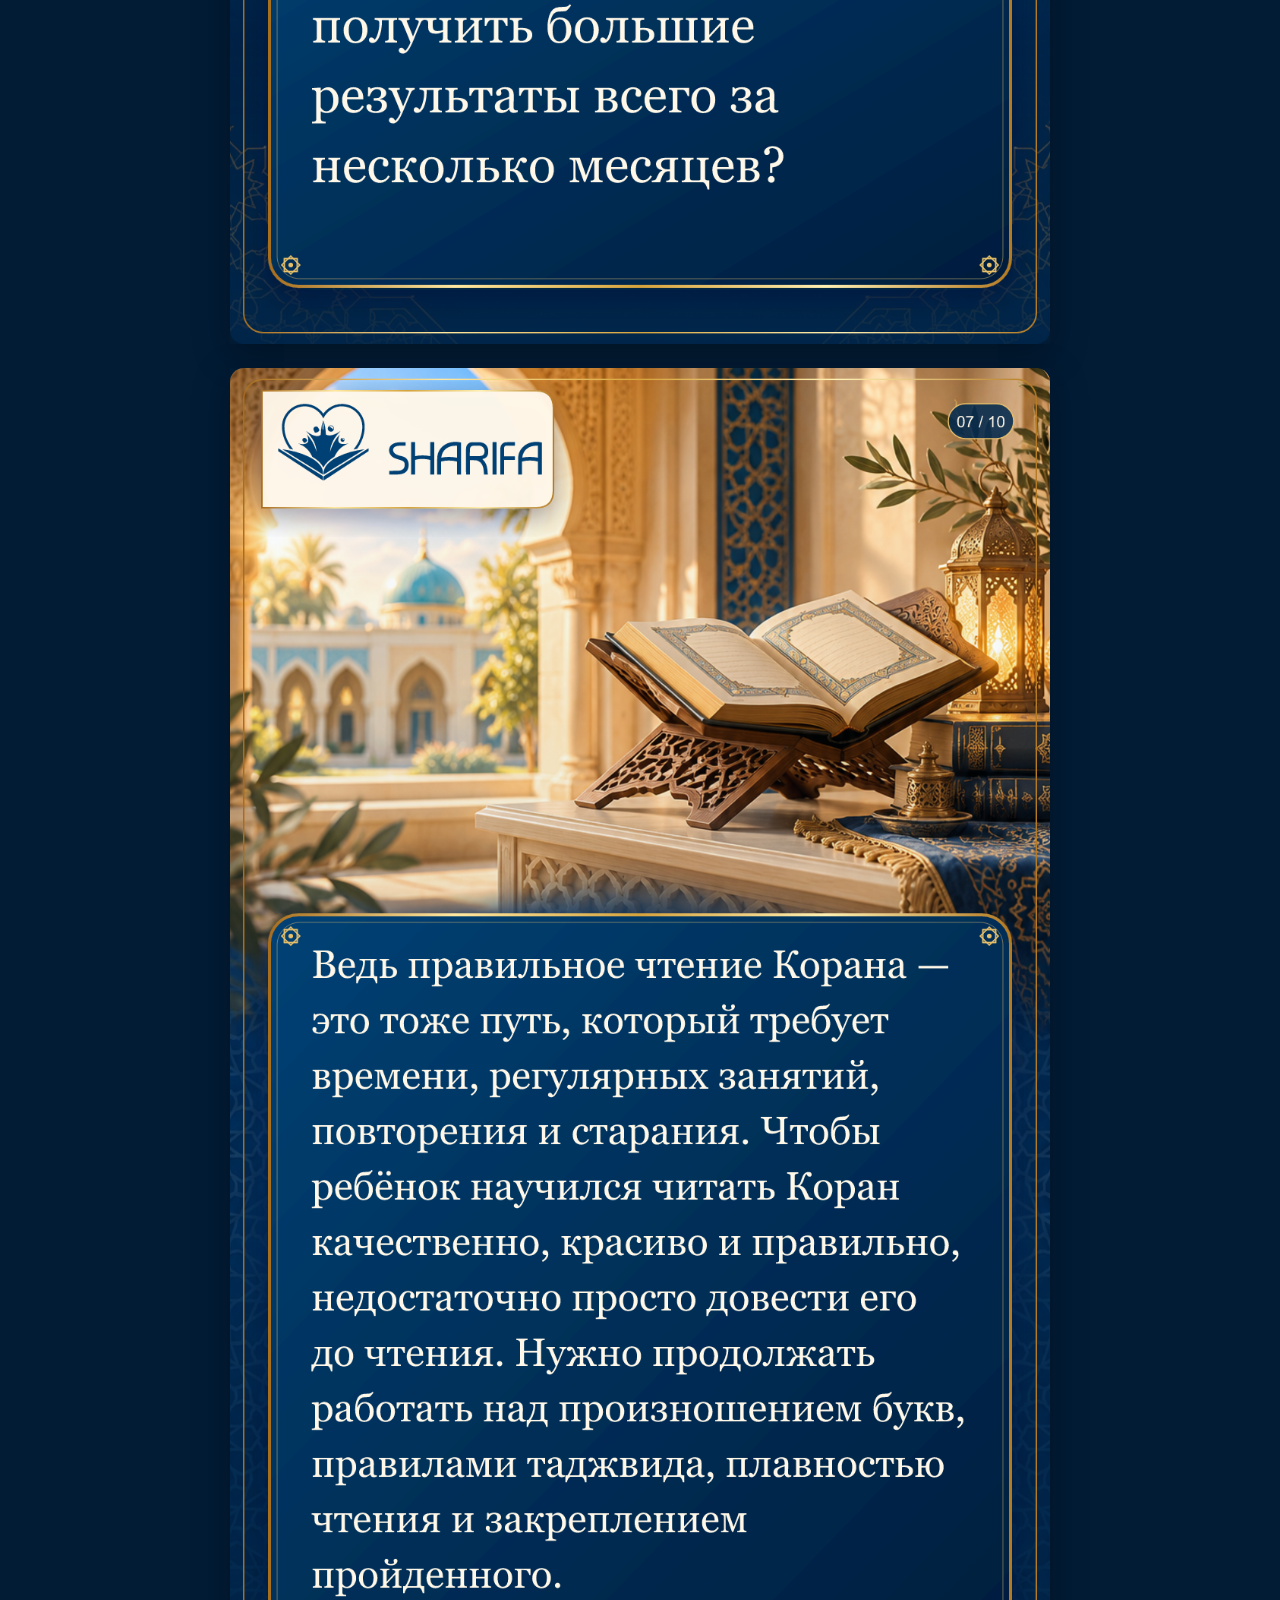
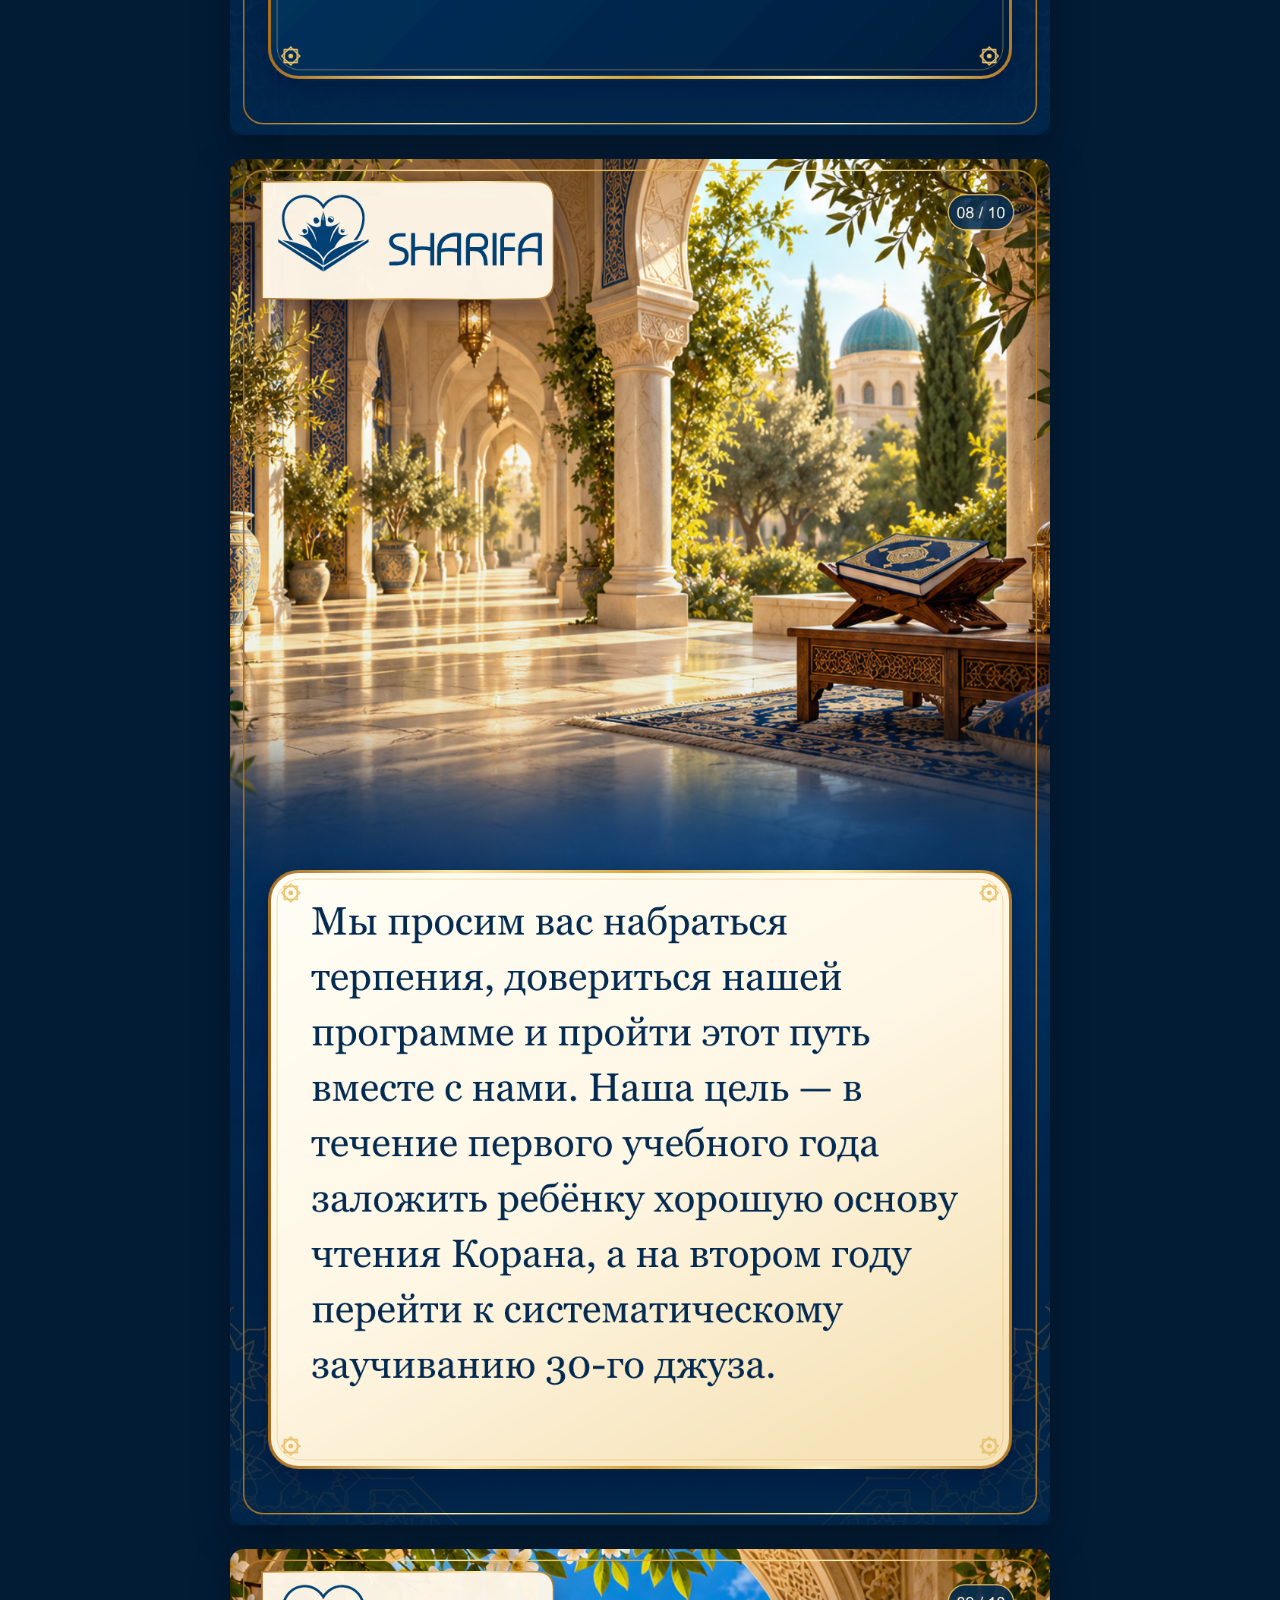
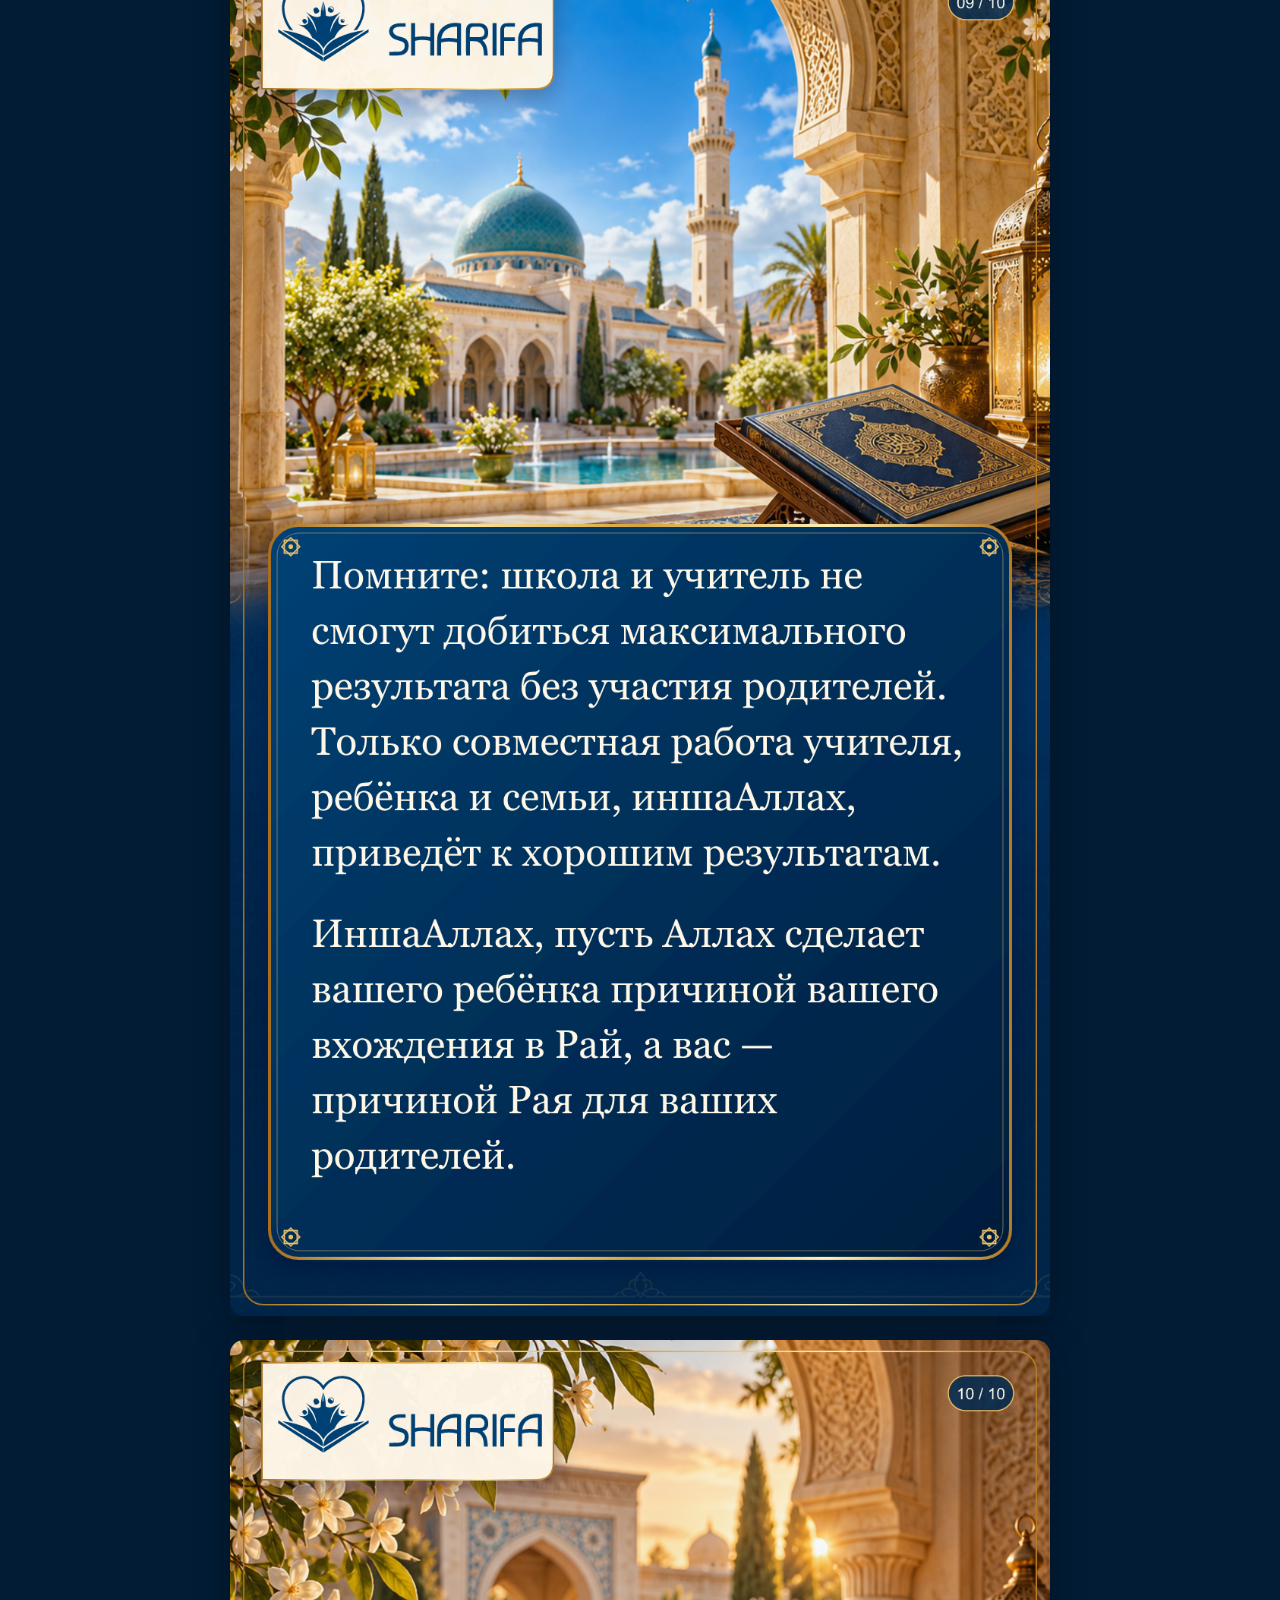
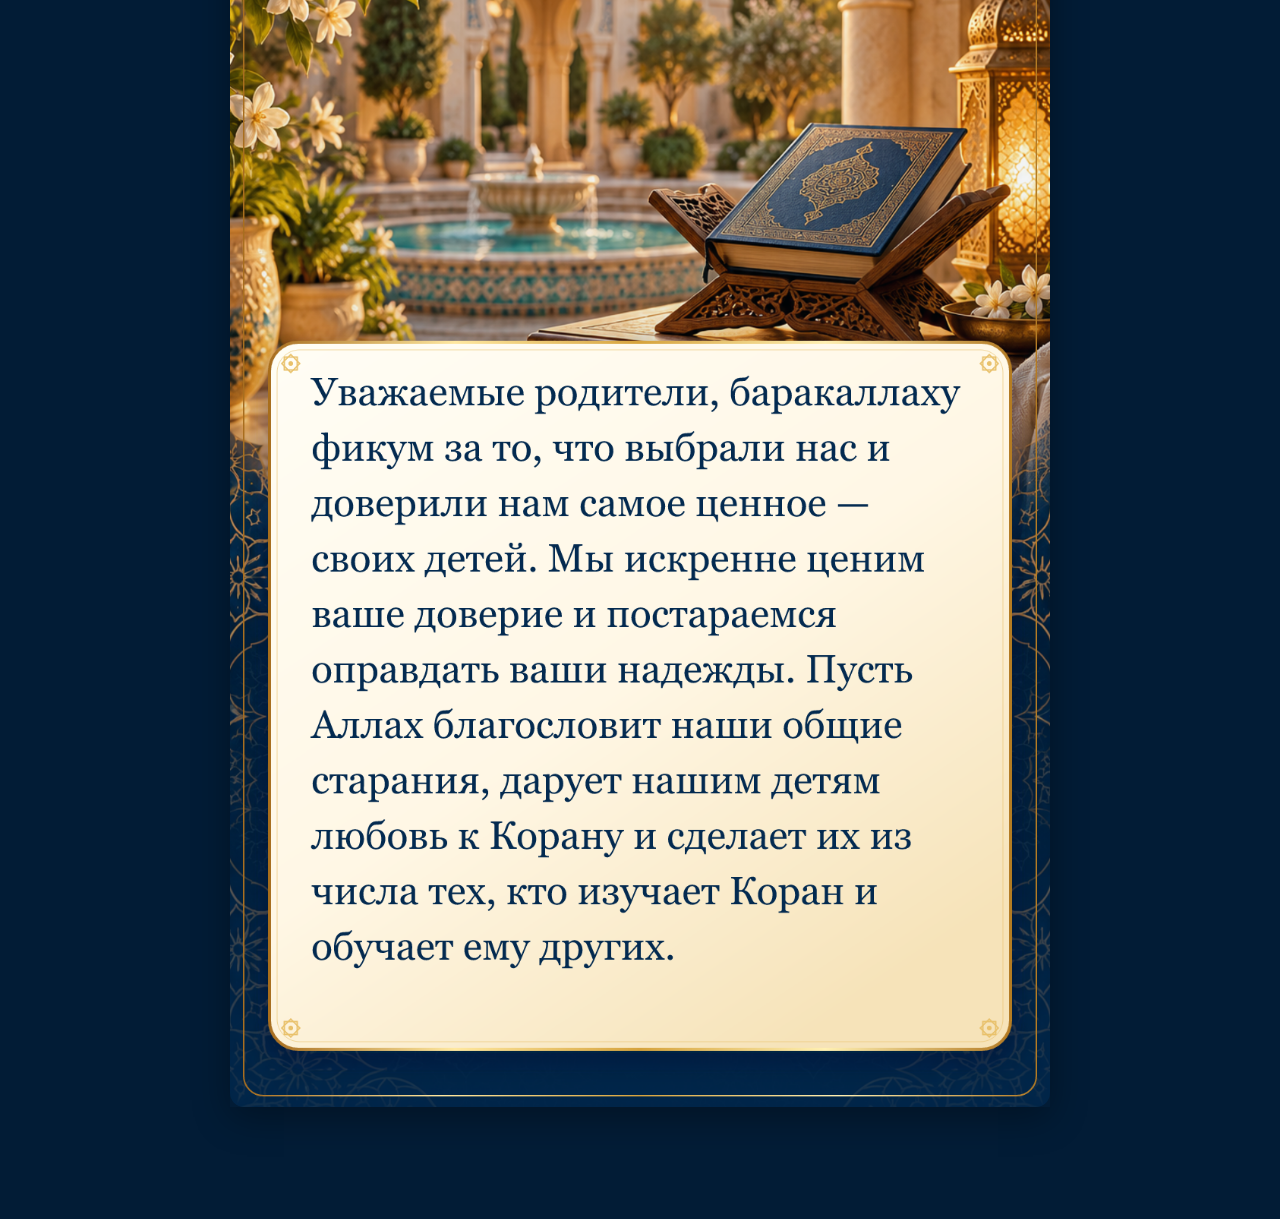
==== commit 610d32ca: "Replace previous programme with only the supplied letter in illustrated blue and gold posters" ====
--- a/letter-preview/index.html
+++ b/letter-preview/index.html
@@ -1,337 +1 @@
-<!doctype html>
-<html lang="ru"><head><meta charset="utf-8"><meta name="viewport" content="width=device-width, initial-scale=1"><meta name="theme-color" content="#004175"><meta name="description" content="Детская школа Корана Sharifa. Полное обращение к родителям и программа обучения в 34 изображениях."><title>Sharifa — обращение и программа обучения</title><link rel="stylesheet" href="styles.css"><script src="app.js" defer></script></head><body><h1 class="sr-only">Sharifa — обращение и программа обучения</h1><main id="main"><figure id="welcome" class="poster"><a class="poster-link" href="assets/posters/01-welcome.webp" aria-label="Увеличить изображение 1" data-index="0"><img src="assets/posters/01-welcome.webp" width="1080" height="1800" alt="Ассаляму алейкум ва рахматуллахи ва баракатуху, уважаемые родители!
-
-Мы рады видеть вас в нашей семье Sharifa. Прежде чем ознакомить вас с нашей программой, хотим сделать небольшое напоминание." fetchpriority="high"></a></figure>
-<figure id="own-pace" class="poster"><a class="poster-link" href="assets/posters/02-own-pace.webp" aria-label="Увеличить изображение 2" data-index="1"><img src="assets/posters/02-own-pace.webp" width="1080" height="1800" alt="В изучении Корана нельзя спешить и ожидать больших результатов за короткий срок. Каждый ребёнок по-своему воспринимает это дело. Кто-то с интересом приступает к занятиям, кто-то боится, переживает, думает, что Коран — это настолько великое дело, что он не справится. Наша задача — постепенно, шаг за шагом, приучать ребёнка к этой прекрасной Книге, прививать ему любовь к Корану и уверенность в своих силах." loading="lazy" decoding="async"></a></figure>
-<figure id="home-practice" class="poster"><a class="poster-link" href="assets/posters/03-home-practice.webp" aria-label="Увеличить изображение 3" data-index="2"><img src="assets/posters/03-home-practice.webp" width="1080" height="1800" alt="К сожалению, многие родители хотят увидеть удивительные результаты уже через 2–3 месяца, при этом дома практически не занимаются с ребёнком и не уделяют внимания домашним заданиям, которые мы даём. Но разница между детьми, которые повторяют уроки дома вместе с родителями, и теми, кто занимается только в школе, бывает очень большой. Дети, которым уделяют внимание дома, нередко уходят далеко вперёд." loading="lazy" decoding="async"></a></figure>
-<figure id="thirty-minutes" class="poster"><a class="poster-link" href="assets/posters/04-thirty-minutes.webp" aria-label="Увеличить изображение 4" data-index="3"><img src="assets/posters/04-thirty-minutes.webp" width="1080" height="1800" alt="Поэтому наша первая просьба к вам: если вы записываете ребёнка к нам, пожалуйста, уделяйте ему хотя бы 30 минут в день для повторения уроков. Эти полчаса могут существенно повлиять на результат, а за ваше участие в обучении ребёнка, иншаАллах, вас ожидает великая награда." loading="lazy" decoding="async"></a></figure>
-<figure id="patience" class="poster"><a class="poster-link" href="assets/posters/05-patience.webp" aria-label="Увеличить изображение 5" data-index="4"><img src="assets/posters/05-patience.webp" width="1080" height="1800" alt="Вторая мысль, над которой мы предлагаем задуматься. Когда вы отдаёте ребёнка на борьбу или другой вид спорта, вы понимаете, что для серьёзных результатов нужны годы: два, три, четыре года тренировок, постоянная работа и терпение. Вы не ожидаете, что за 2–3 месяца ребёнок станет чемпионом и начнёт побеждать на соревнованиях.
-
-Почему же в изучении Корана мы иногда хотим получить большие результаты всего за несколько месяцев?" loading="lazy" decoding="async"></a></figure>
-<figure id="reading-path" class="poster"><a class="poster-link" href="assets/posters/06-reading-path.webp" aria-label="Увеличить изображение 6" data-index="5"><img src="assets/posters/06-reading-path.webp" width="1080" height="1800" alt="Ведь правильное чтение Корана — это тоже путь, который требует времени, регулярных занятий, повторения и старания. Чтобы ребёнок научился читать Коран качественно, красиво и правильно, недостаточно просто довести его до чтения. Нужно продолжать работать над произношением букв, правилами таджвида, плавностью чтения и закреплением пройденного." loading="lazy" decoding="async"></a></figure>
-<figure id="our-programme" class="poster"><a class="poster-link" href="assets/posters/07-our-programme.webp" aria-label="Увеличить изображение 7" data-index="6"><img src="assets/posters/07-our-programme.webp" width="1080" height="1800" alt="Мы просим вас набраться терпения, довериться нашей программе и пройти этот путь вместе с нами. Наша цель — в течение первого учебного года заложить ребёнку хорошую основу чтения Корана, а на втором году перейти к систематическому заучиванию 30-го джуза." loading="lazy" decoding="async"></a></figure>
-<figure id="together" class="poster"><a class="poster-link" href="assets/posters/08-together.webp" aria-label="Увеличить изображение 8" data-index="7"><img src="assets/posters/08-together.webp" width="1080" height="1800" alt="Помните: школа и учитель не смогут добиться максимального результата без участия родителей. Только совместная работа учителя, ребёнка и семьи, иншаАллах, приведёт к хорошим результатам." loading="lazy" decoding="async"></a></figure>
-<figure id="gratitude" class="poster"><a class="poster-link" href="assets/posters/09-gratitude.webp" aria-label="Увеличить изображение 9" data-index="8"><img src="assets/posters/09-gratitude.webp" width="1080" height="1800" alt="ИншаАллах, пусть Аллах сделает вашего ребёнка причиной вашего вхождения в Рай, а вас — причиной Рая для ваших родителей.
-
-Уважаемые родители, баракаллаху фикум за то, что выбрали нас и доверили нам самое ценное — своих детей. Мы искренне ценим ваше доверие и постараемся оправдать ваши надежды. Пусть Аллах благословит наши общие старания, дарует нашим детям любовь к Корану и сделает их из числа тех, кто изучает Коран и обучает ему других." loading="lazy" decoding="async"></a></figure>
-<figure id="stage-one" class="poster"><a class="poster-link" href="assets/posters/10-stage-one.webp" aria-label="Увеличить изображение 10" data-index="9"><img src="assets/posters/10-stage-one.webp" width="1080" height="1800" alt="ПЕРВЫЙ ЭТАП
-
-Сентябрь — ноябрь
-
-Учимся читать Коран
-
-За 2–3 месяца ребёнок осваивает арабские буквы, изучает основные правила таджвида и переходит к чтению Корана.
-
-Проходим арабские буквы
-
-Изучаем все арабские буквы, их написание и правильное произношение (махрадж)." loading="lazy" decoding="async"></a></figure>
-<figure id="stage-one-2" class="poster"><a class="poster-link" href="assets/posters/11-stage-one-2.webp" aria-label="Увеличить изображение 11" data-index="10"><img src="assets/posters/11-stage-one-2.webp" width="1080" height="1800" alt="ПЕРВЫЙ ЭТАП
-
-Сентябрь — ноябрь
-
-Учимся читать Коран
-
-Основные правила таджвида
-
-Знакомимся с базовыми правилами чтения, учимся правильно читать буквы и сочетания.
-
-Экзамены и зачёты
-
-Регулярно проверяем знания: чтение букв, правила, правильность произношения.
-
-Переходим на Коран
-
-После успешного прохождения этапа ребёнок начинает читать Коран." loading="lazy" decoding="async"></a></figure>
-<figure id="stage-one-3" class="poster"><a class="poster-link" href="assets/posters/12-stage-one-3.webp" aria-label="Увеличить изображение 12" data-index="11"><img src="assets/posters/12-stage-one-3.webp" width="1080" height="1800" alt="ПЕРВЫЙ ЭТАП
-
-Сентябрь — ноябрь
-
-Учимся читать Коран
-
-Результат первого этапа
-
-Ребёнок знает все арабские буквы.
-
-Правильно произносит буквы (махрадж).
-
-Знает основные правила таджвида.
-
-Готов к переходу на чтение Корана." loading="lazy" decoding="async"></a></figure>
-<figure id="stage-one-4" class="poster"><a class="poster-link" href="assets/posters/13-stage-one-4.webp" aria-label="Увеличить изображение 13" data-index="12"><img src="assets/posters/13-stage-one-4.webp" width="1080" height="1800" alt="ПЕРВЫЙ ЭТАП
-
-Сентябрь — ноябрь
-
-Учимся читать Коран
-
-Этот этап закладывает фундамент для дальнейшего чтения Корана. Успешный переход и качество чтения во многом зависят от регулярных занятий дома.
-
-Важна помощь родителей:
-
-занятия в центре дают основу, а регулярное повторение дома, желание ребёнка и поддержка семьи помогают добиться результата." loading="lazy" decoding="async"></a></figure>
-<figure id="stage-two" class="poster"><a class="poster-link" href="assets/posters/14-stage-two.webp" aria-label="Увеличить изображение 14" data-index="13"><img src="assets/posters/14-stage-two.webp" width="1080" height="1800" alt="ВТОРОЙ ЭТАП
-
-Ноябрь — май
-
-Укрепляем чтение 30-го джуза
-
-На этом этапе ребёнок продолжает читать Коран, закрепляет правильное произношение и развивает плавность чтения.
-
-Регулярное чтение 30-го джуза
-
-Читаем суры 30-го джуза, закрепляем правильное произношение (махрадж)." loading="lazy" decoding="async"></a></figure>
-<figure id="stage-two-2" class="poster"><a class="poster-link" href="assets/posters/15-stage-two-2.webp" aria-label="Увеличить изображение 15" data-index="14"><img src="assets/posters/15-stage-two-2.webp" width="1080" height="1800" alt="ВТОРОЙ ЭТАП
-
-Ноябрь — май
-
-Укрепляем чтение 30-го джуза
-
-Закрепление правил таджвида
-
-Применяем правила таджвида на практике, исправляем ошибки, развиваем уверенность в чтении.
-
-Повторение и контроль
-
-Регулярное повторение прочитанных сур, проверка и закрепление выученного.
-
-Индивидуальный темп
-
-Учитываем уровень ребёнка, даём задания и поддержку для дальнейшего роста." loading="lazy" decoding="async"></a></figure>
-<figure id="stage-two-3" class="poster"><a class="poster-link" href="assets/posters/16-stage-two-3.webp" aria-label="Увеличить изображение 16" data-index="15"><img src="assets/posters/16-stage-two-3.webp" width="1080" height="1800" alt="ВТОРОЙ ЭТАП
-
-Ноябрь — май
-
-Укрепляем чтение 30-го джуза
-
-Результат второго этапа
-
-Уверенно читает суры 30-го джуза.
-
-Правильно произносит слова и применяет правила таджвида.
-
-Чтение становится плавным, уверенным и красивым.
-
-Готов к переходу к заучиванию Корана и урокам адаба.
-
-Готов к переходу к заучиванию Корана и урокам Адаба
-
-Следующий этап — развитие через Хифз и воспитание характера." loading="lazy" decoding="async"></a></figure>
-<figure id="summer" class="poster"><a class="poster-link" href="assets/posters/17-summer.webp" aria-label="Увеличить изображение 17" data-index="16"><img src="assets/posters/17-summer.webp" width="1080" height="1800" alt="ЛЕТНИЙ ПЕРИОД
-
-Май — август
-
-Укрепляем знания и развиваем характер
-
-Летний период — это время закрепления, повторения и развития. Ребёнок продолжает читать Коран, укрепляет навыки, изучает уроки адаба по книге «Так учит нас Коран. 33 аята счастливой жизни» и готовится к новому этапу — заучиванию Корана с сентября." loading="lazy" decoding="async"></a></figure>
-<figure id="summer-2" class="poster"><a class="poster-link" href="assets/posters/18-summer-2.webp" aria-label="Увеличить изображение 18" data-index="17"><img src="assets/posters/18-summer-2.webp" width="1080" height="1800" alt="ЛЕТНИЙ ПЕРИОД
-
-Май — август
-
-Укрепляем знания и развиваем характер
-
-Укрепление чтения Корана
-
-Регулярное чтение пройденных сур, закрепление правильного произношения (махрадж) и плавности чтения.
-
-Повторение и практика правил таджвида
-
-Повторяем изученные правила, исправляем ошибки, развиваем уверенность в чтении." loading="lazy" decoding="async"></a></figure>
-<figure id="summer-3" class="poster"><a class="poster-link" href="assets/posters/19-summer-3.webp" aria-label="Увеличить изображение 19" data-index="18"><img src="assets/posters/19-summer-3.webp" width="1080" height="1800" alt="ЛЕТНИЙ ПЕРИОД
-
-Май — август
-
-Укрепляем знания и развиваем характер
-
-Уроки адаба по книге «Так учит нас Коран. 33 аята»
-
-Небольшие уроки адаба, чтение аятов, обсуждение смысла, примеры из жизни и практические задания.
-
-Полезные навыки и дополнительные занятия
-
-Формируем полезные привычки, развиваем ответственность, трудолюбие, дисциплину и другие важные навыки." loading="lazy" decoding="async"></a></figure>
-<figure id="summer-4" class="poster"><a class="poster-link" href="assets/posters/20-summer-4.webp" aria-label="Увеличить изображение 20" data-index="19"><img src="assets/posters/20-summer-4.webp" width="1080" height="1800" alt="ЛЕТНИЙ ПЕРИОД
-
-Май — август
-
-Укрепляем знания и развиваем характер
-
-Подготовка к заучиванию
-
-Повторяем короткие суры, учим новые молитвы, делаем индивидуальные задания и формируем план на новый учебный год." loading="lazy" decoding="async"></a></figure>
-<figure id="summer-5" class="poster"><a class="poster-link" href="assets/posters/21-summer-5.webp" aria-label="Увеличить изображение 21" data-index="20"><img src="assets/posters/21-summer-5.webp" width="1080" height="1800" alt="ЛЕТНИЙ ПЕРИОД
-
-Май — август
-
-Укрепляем знания и развиваем характер
-
-Результат летнего периода
-
-Ребёнок уверенно читает пройденные суры.
-
-Правильно произносит слова и применяет правила таджвида.
-
-Проявляет хороший нрав и применяет уроки адаба в жизни.
-
-Готов к началу заучивания Корана с сентября.
-
-Летний период — это крепкий фундамент для успешного заучивания Корана и формирования благого нрава." loading="lazy" decoding="async"></a></figure>
-<figure id="stage-three" class="poster"><a class="poster-link" href="assets/posters/22-stage-three.webp" aria-label="Увеличить изображение 22" data-index="21"><img src="assets/posters/22-stage-three.webp" width="1080" height="1800" alt="ТРЕТИЙ ЭТАП
-
-Сентябрь — май
-
-Переходим к заучиванию Корана
-
-На этом этапе ребёнок начинает заучивать суры 30-го джуза и параллельно изучает уроки адаба по книге «Так учит нас Коран. 33 аята счастливой жизни».
-
-Заучивание Корана
-
-Начинаем заучивать суры 30-го джуза по установленной программе, с правильным произношением и повторением." loading="lazy" decoding="async"></a></figure>
-<figure id="stage-three-2" class="poster"><a class="poster-link" href="assets/posters/23-stage-three-2.webp" aria-label="Увеличить изображение 23" data-index="22"><img src="assets/posters/23-stage-three-2.webp" width="1080" height="1800" alt="ТРЕТИЙ ЭТАП
-
-Сентябрь — май
-
-Переходим к заучиванию Корана
-
-33 аята счастливой жизни
-
-Проводим уроки адаба по книге «Так учит нас Коран. 33 аята счастливой жизни».
-
-Понимание и размышление
-
-Объясняем смысл аятов простым и понятным языком, учим применять в жизни.
-
-Применение в жизни
-
-Формируем хорошие качества и красивый нрав: уважение к родителям, учителям, друзьям, окружающим и ответственное поведение." loading="lazy" decoding="async"></a></figure>
-<figure id="stage-three-3" class="poster"><a class="poster-link" href="assets/posters/24-stage-three-3.webp" aria-label="Увеличить изображение 24" data-index="23"><img src="assets/posters/24-stage-three-3.webp" width="1080" height="1800" alt="ТРЕТИЙ ЭТАП
-
-Сентябрь — май
-
-Переходим к заучиванию Корана
-
-Результат третьего этапа
-
-Ребёнок заучивает суры 30-го джуза по программе.
-
-Понимает смысл изученных аятов и уроков адаба.
-
-Применяет полученные знания в повседневной жизни.
-
-Готов к переходу к заучиванию 29 джуза и всего Корана при желании родителей." loading="lazy" decoding="async"></a></figure>
-<figure id="stage-three-4" class="poster"><a class="poster-link" href="assets/posters/25-stage-three-4.webp" aria-label="Увеличить изображение 25" data-index="24"><img src="assets/posters/25-stage-three-4.webp" width="1080" height="1800" alt="ТРЕТИЙ ЭТАП
-
-Сентябрь — май
-
-Переходим к заучиванию Корана
-
-Этот этап помогает ребёнку не только запомнить Коран, но и сформировать красивый нрав, основанный на аятах Корана, и заложить основу для всей жизни." loading="lazy" decoding="async"></a></figure>
-<figure id="summer-start" class="poster"><a class="poster-link" href="assets/posters/26-summer-start.webp" aria-label="Увеличить изображение 26" data-index="25"><img src="assets/posters/26-summer-start.webp" width="1080" height="1800" alt="ЛЕТНИЕ КУРСЫ
-
-ИЮНЬ — ИЮЛЬ — АВГУСТ
-
-БЫСТРЫЙ СТАРТ К ЧТЕНИЮ КОРАНА
-
-За лето мы проходим с детьми всю методичку и доводим их до чтения Корана — по установленной программе, с правильным произношением и основами таджвида." loading="lazy" decoding="async"></a></figure>
-<figure id="summer-start-2" class="poster"><a class="poster-link" href="assets/posters/27-summer-start-2.webp" aria-label="Увеличить изображение 27" data-index="26"><img src="assets/posters/27-summer-start-2.webp" width="1080" height="1800" alt="ЛЕТНИЕ КУРСЫ
-
-ИЮНЬ — ИЮЛЬ — АВГУСТ
-
-БЫСТРЫЙ СТАРТ К ЧТЕНИЮ КОРАНА
-
-ЧТО МЫ ДАЕМ ЗА ЛЕТО?
-
-ПРОХОДИМ ВСЮ МЕТОДИЧКУ
-
-Изучаем все буквы, соединения, правила чтения и доводим детей до чтения простых слов и аятов Корана.
-
-ПРАВИЛЬНОЕ ПРОИЗНОШЕНИЕ
-
-Отрабатываем махрадж букв и основы таджвида на данном уровне.
-
-РЕГУЛЯРНАЯ ПРАКТИКА
-
-Много читаем, повторяем, выполняем домашние задания и закрепляем чтение." loading="lazy" decoding="async"></a></figure>
-<figure id="summer-start-3" class="poster"><a class="poster-link" href="assets/posters/28-summer-start-3.webp" aria-label="Увеличить изображение 28" data-index="27"><img src="assets/posters/28-summer-start-3.webp" width="1080" height="1800" alt="ЛЕТНИЕ КУРСЫ
-
-ИЮНЬ — ИЮЛЬ — АВГУСТ
-
-БЫСТРЫЙ СТАРТ К ЧТЕНИЮ КОРАНА
-
-УРОКИ АДАБА
-
-Небольшие уроки адаба по книге «Так учит нас Коран. 33 аята», развиваем хорошие качества в повседневной жизни." loading="lazy" decoding="async"></a></figure>
-<figure id="summer-start-4" class="poster"><a class="poster-link" href="assets/posters/29-summer-start-4.webp" aria-label="Увеличить изображение 29" data-index="28"><img src="assets/posters/29-summer-start-4.webp" width="1080" height="1800" alt="ЛЕТНИЕ КУРСЫ
-
-ИЮНЬ — ИЮЛЬ — АВГУСТ
-
-БЫСТРЫЙ СТАРТ К ЧТЕНИЮ КОРАНА
-
-РЕЗУЛЬТАТ ЛЕТНИХ КУРСОВ
-
-Ребёнок знает все буквы и их соединения.
-
-Умеет читать простые слова и аяты Корана по методичке.
-
-Читает с правильным произношением на начальном уровне.
-
-Готов к переходу на чтение Корана с сентября." loading="lazy" decoding="async"></a></figure>
-<figure id="summer-start-5" class="poster"><a class="poster-link" href="assets/posters/30-summer-start-5.webp" aria-label="Увеличить изображение 30" data-index="29"><img src="assets/posters/30-summer-start-5.webp" width="1080" height="1800" alt="ЛЕТНИЕ КУРСЫ
-
-ИЮНЬ — ИЮЛЬ — АВГУСТ
-
-БЫСТРЫЙ СТАРТ К ЧТЕНИЮ КОРАНА
-
-ВАЖНО ЗНАТЬ!
-
-За 2–3 месяца невозможно дать качественное, уверенное и красивое чтение Корана. Летние курсы — это быстрый и качественный старт, мы доводим детей до Корана, но для уверенного, правильного и красивого чтения необходимо дальнейшее обучение в течение учебного года." loading="lazy" decoding="async"></a></figure>
-<figure id="summer-start-6" class="poster"><a class="poster-link" href="assets/posters/31-summer-start-6.webp" aria-label="Увеличить изображение 31" data-index="30"><img src="assets/posters/31-summer-start-6.webp" width="1080" height="1800" alt="ЛЕТНИЕ КУРСЫ
-
-ИЮНЬ — ИЮЛЬ — АВГУСТ
-
-БЫСТРЫЙ СТАРТ К ЧТЕНИЮ КОРАНА
-
-Качественное чтение Корана требует:
-
-времени и постоянной практики
-
-закрепления правил таджвида
-
-регулярного повторения
-
-чтения большего объёма аятов
-
-поддержки учителя в течение всего года" loading="lazy" decoding="async"></a></figure>
-<figure id="summer-start-7" class="poster"><a class="poster-link" href="assets/posters/32-summer-start-7.webp" aria-label="Увеличить изображение 32" data-index="31"><img src="assets/posters/32-summer-start-7.webp" width="1080" height="1800" alt="ЛЕТНИЕ КУРСЫ
-
-ИЮНЬ — ИЮЛЬ — АВГУСТ
-
-БЫСТРЫЙ СТАРТ К ЧТЕНИЮ КОРАНА
-
-ЧТО ДАЛЬШЕ?
-
-ЗАПИШИТЕ РЕБЁНКА НА ПРОДОЛЖЕНИЕ ОБУЧЕНИЯ С СЕНТЯБРЯ ДО МАЯ
-
-ЧТЕНИЕ 30-ГО ДЖУЗА
-
-С сентября ребёнок начинает читать Коран по мусхафу: последовательно проходим и закрепляем суры 30-го джуза." loading="lazy" decoding="async"></a></figure>
-<figure id="summer-start-8" class="poster"><a class="poster-link" href="assets/posters/33-summer-start-8.webp" aria-label="Увеличить изображение 33" data-index="32"><img src="assets/posters/33-summer-start-8.webp" width="1080" height="1800" alt="ЛЕТНИЕ КУРСЫ
-
-ИЮНЬ — ИЮЛЬ — АВГУСТ
-
-БЫСТРЫЙ СТАРТ К ЧТЕНИЮ КОРАНА
-
-ЗАКРЕПЛЕНИЕ ЧТЕНИЯ
-
-Работаем над правильным произношением, основами таджвида, плавностью чтения и регулярным повторением в течение всего учебного года.
-
-ОМОВЕНИЕ, НАМАЗ И АДАБ
-
-Параллельно обучаем правильному совершению омовения, намаза и небольшие уроки адаба по книге «Так учит нас Коран. 33 аята счастливой жизни»." loading="lazy" decoding="async"></a></figure>
-<figure id="summer-start-9" class="poster"><a class="poster-link" href="assets/posters/34-summer-start-9.webp" aria-label="Увеличить изображение 34" data-index="33"><img src="assets/posters/34-summer-start-9.webp" width="1080" height="1800" alt="ЛЕТНИЕ КУРСЫ
-
-ИЮНЬ — ИЮЛЬ — АВГУСТ
-
-БЫСТРЫЙ СТАРТ К ЧТЕНИЮ КОРАНА
-
-Летние курсы — первый шаг.
-
-С сентября продолжаем путь к правильному чтению Корана, знанию и благому нраву." loading="lazy" decoding="async"></a></figure></main><nav class="viewer-controls" aria-label="Управление просмотром"><button id="previous" aria-label="Предыдущее изображение" title="Предыдущее изображение"><svg viewBox="0 0 24 24" fill="none" stroke="currentColor" stroke-width="1.6" stroke-linecap="round" stroke-linejoin="round" aria-hidden="true"><path d="m6 14 6-6 6 6"/></svg></button><div class="dots" role="progressbar" aria-label="Ход чтения" aria-valuemin="1" aria-valuemax="34" aria-valuenow="1"><span style="width:2.9411764705882355%"></span></div><button id="next" aria-label="Следующее изображение" title="Следующее изображение"><svg viewBox="0 0 24 24" fill="none" stroke="currentColor" stroke-width="1.6" stroke-linecap="round" stroke-linejoin="round" aria-hidden="true"><path d="m6 10 6 6 6-6"/></svg></button><button id="programme" aria-label="К программе обучения" title="К программе обучения"><svg viewBox="0 0 24 24" fill="none" stroke="currentColor" stroke-width="1.6" stroke-linecap="round" stroke-linejoin="round" aria-hidden="true"><path d="M3 4h6a4 4 0 0 1 3 2 4 4 0 0 1 3-2h6v15h-6a4 4 0 0 0-3 2 4 4 0 0 0-3-2H3zM12 6v15"/></svg></button><button id="zoom" aria-label="Увеличить изображение" title="Увеличить изображение"><svg viewBox="0 0 24 24" fill="none" stroke="currentColor" stroke-width="1.6" stroke-linecap="round" stroke-linejoin="round" aria-hidden="true"><circle cx="10.5" cy="10.5" r="6.5"/><path d="m16 16 5 5M8 10.5h5m-2.5-2.5v5"/></svg></button><button id="print" aria-label="Сохранить в PDF" title="Сохранить в PDF"><svg viewBox="0 0 24 24" fill="none" stroke="currentColor" stroke-width="1.6" stroke-linecap="round" stroke-linejoin="round" aria-hidden="true"><path d="M7 8V3h10v5M7 17H4V9h16v8h-3M7 14h10v7H7z"/></svg></button></nav><dialog id="lightbox" aria-label="Увеличенное изображение"><div class="lightbox-toolbar"><button id="close" aria-label="Закрыть увеличение" title="Закрыть увеличение"><svg viewBox="0 0 24 24" fill="none" stroke="currentColor" stroke-width="1.6" stroke-linecap="round" stroke-linejoin="round" aria-hidden="true"><path d="m6 6 12 12M6 18 18 6"/></svg></button></div><img id="zoom-image" alt=""></dialog></body></html>+﻿<!doctype html><html lang="ru"><head><meta charset="utf-8"><meta http-equiv="refresh" content="0; url=../"><link rel="canonical" href="../"><title>Sharifa</title><script>location.replace("../"+location.hash)</script></head><body></body></html>
